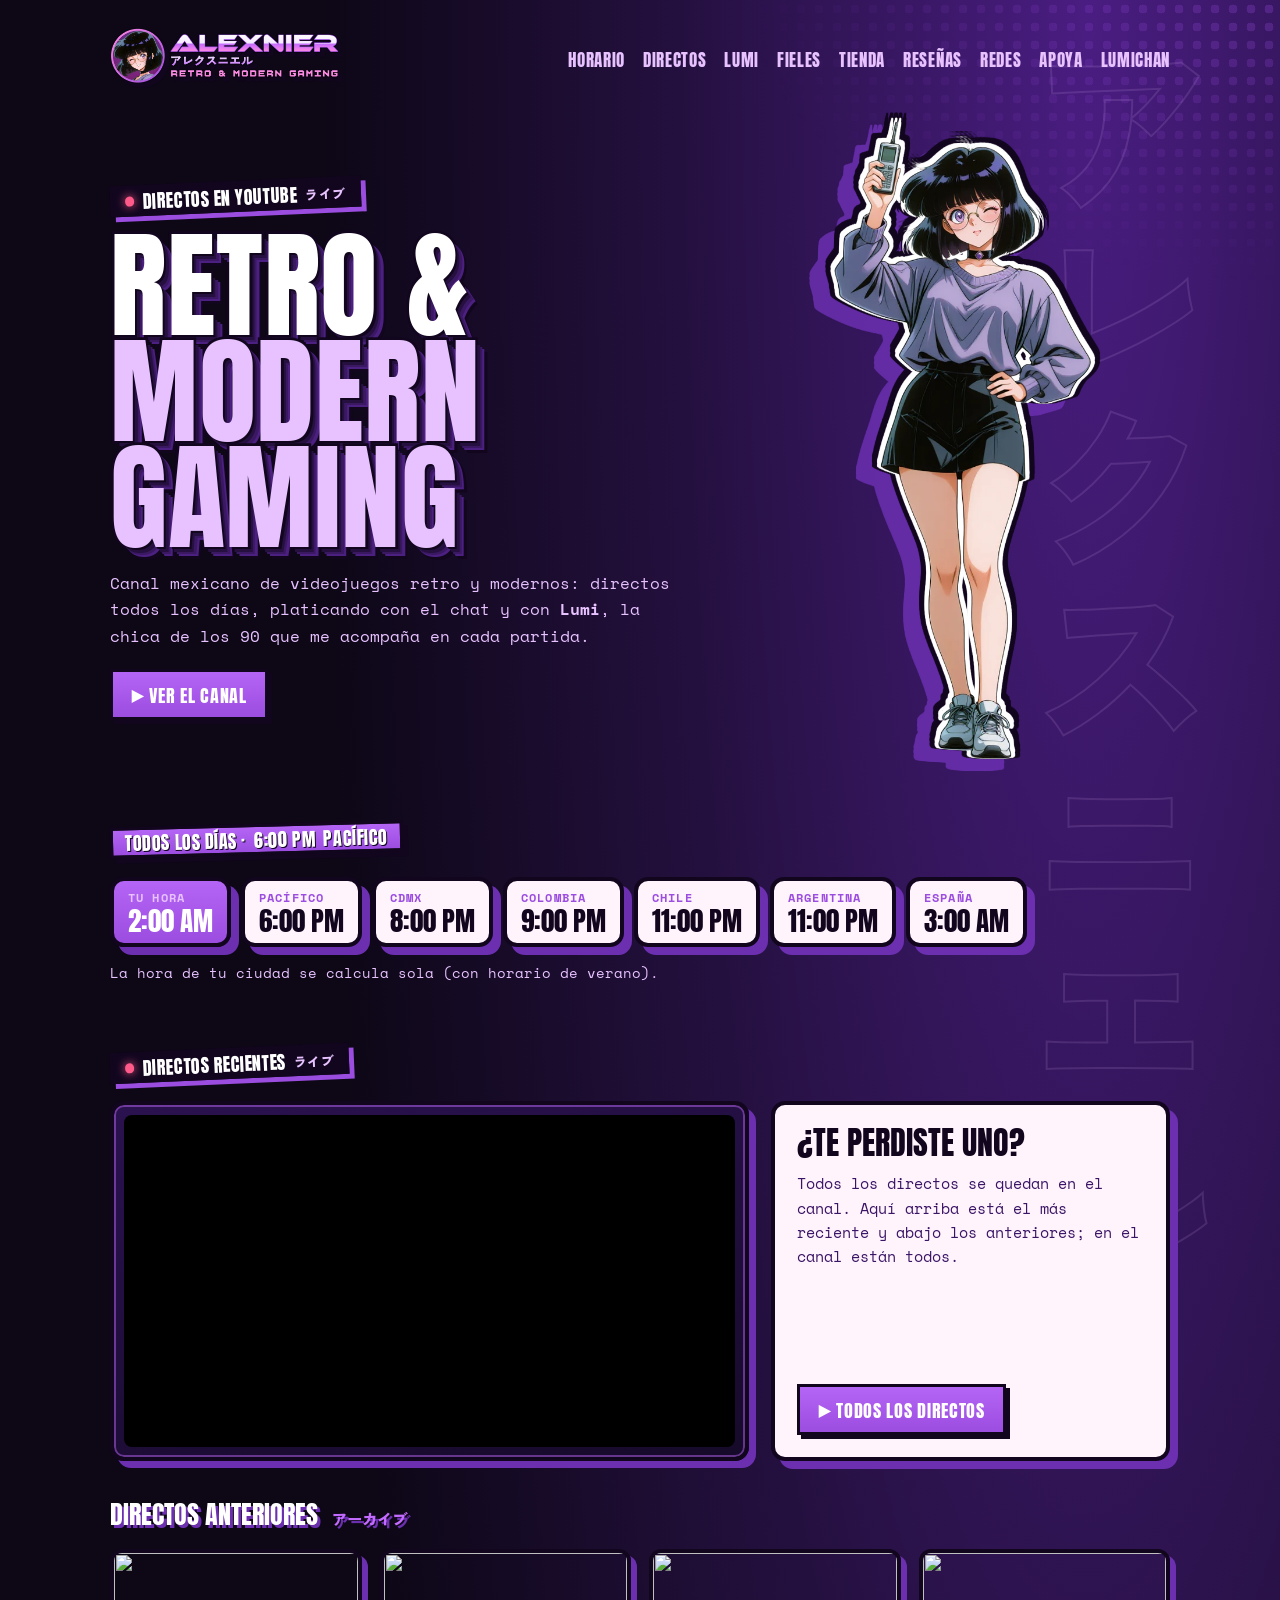
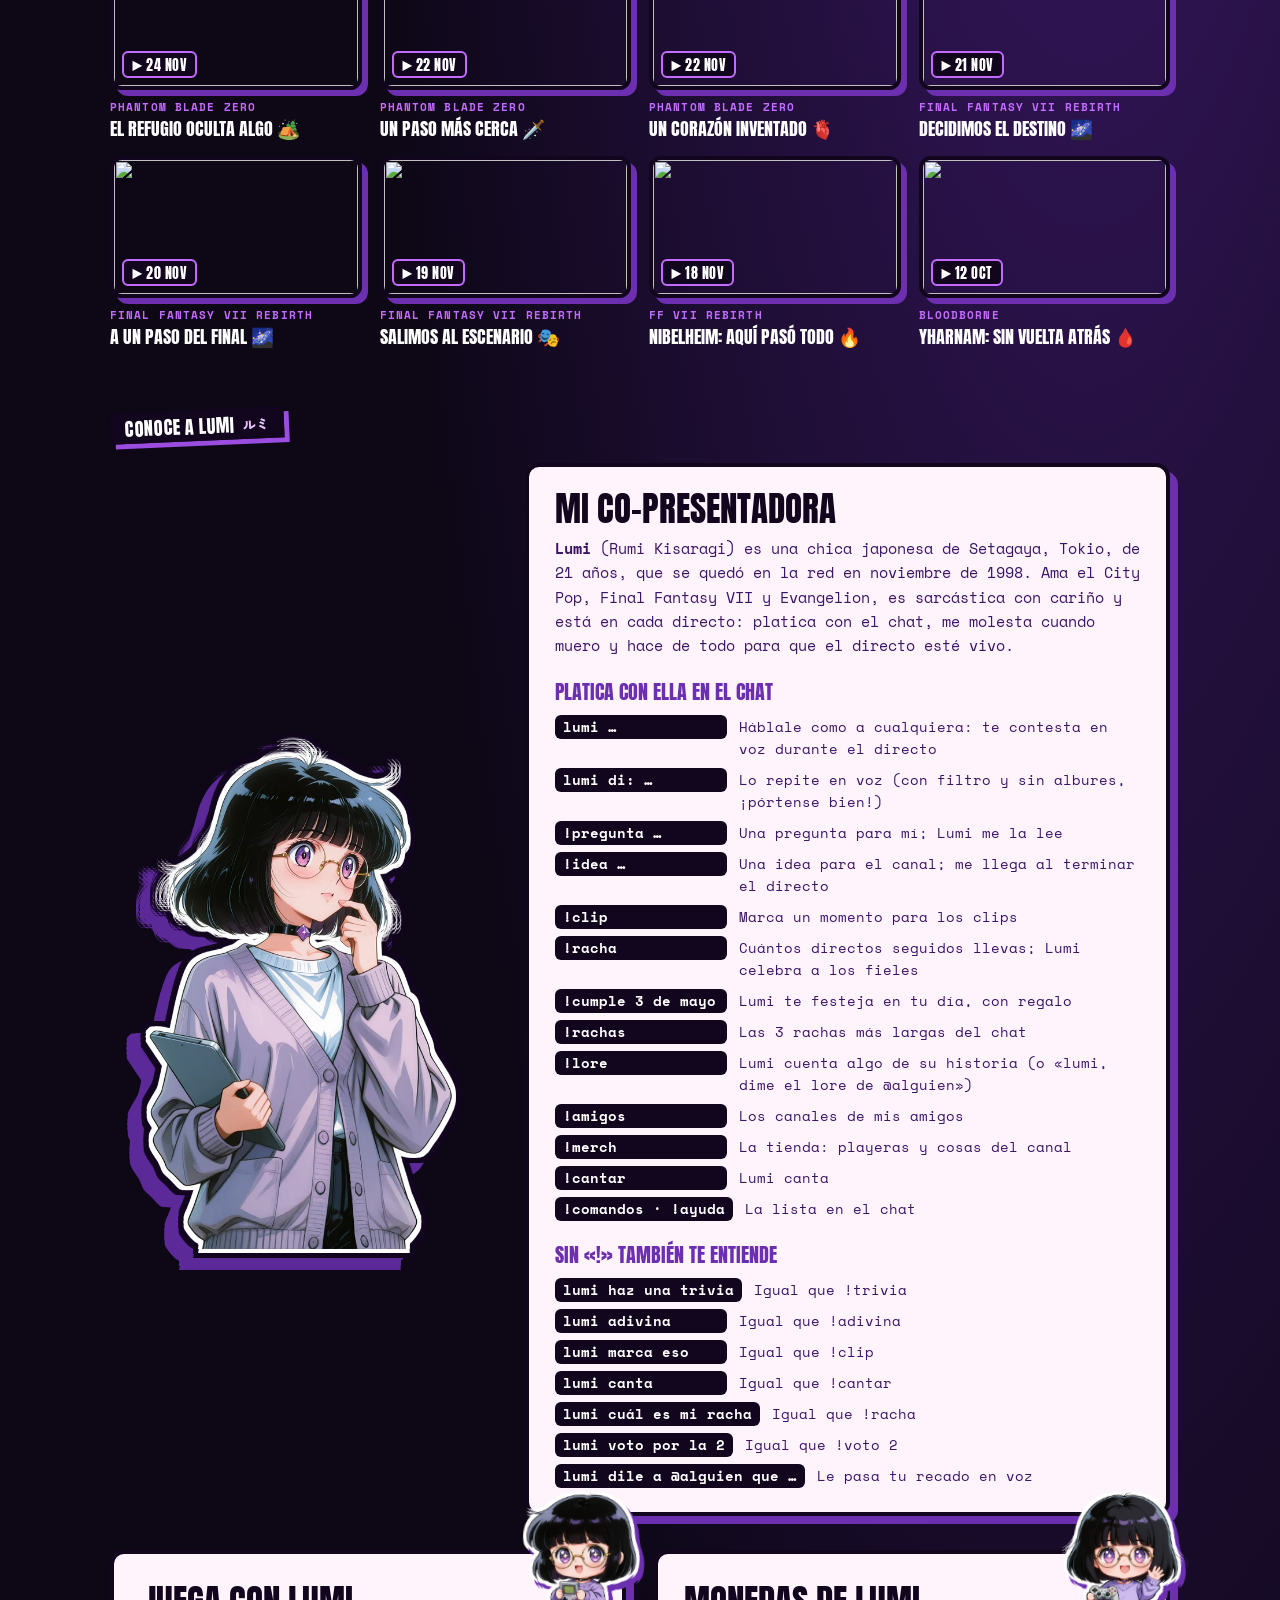
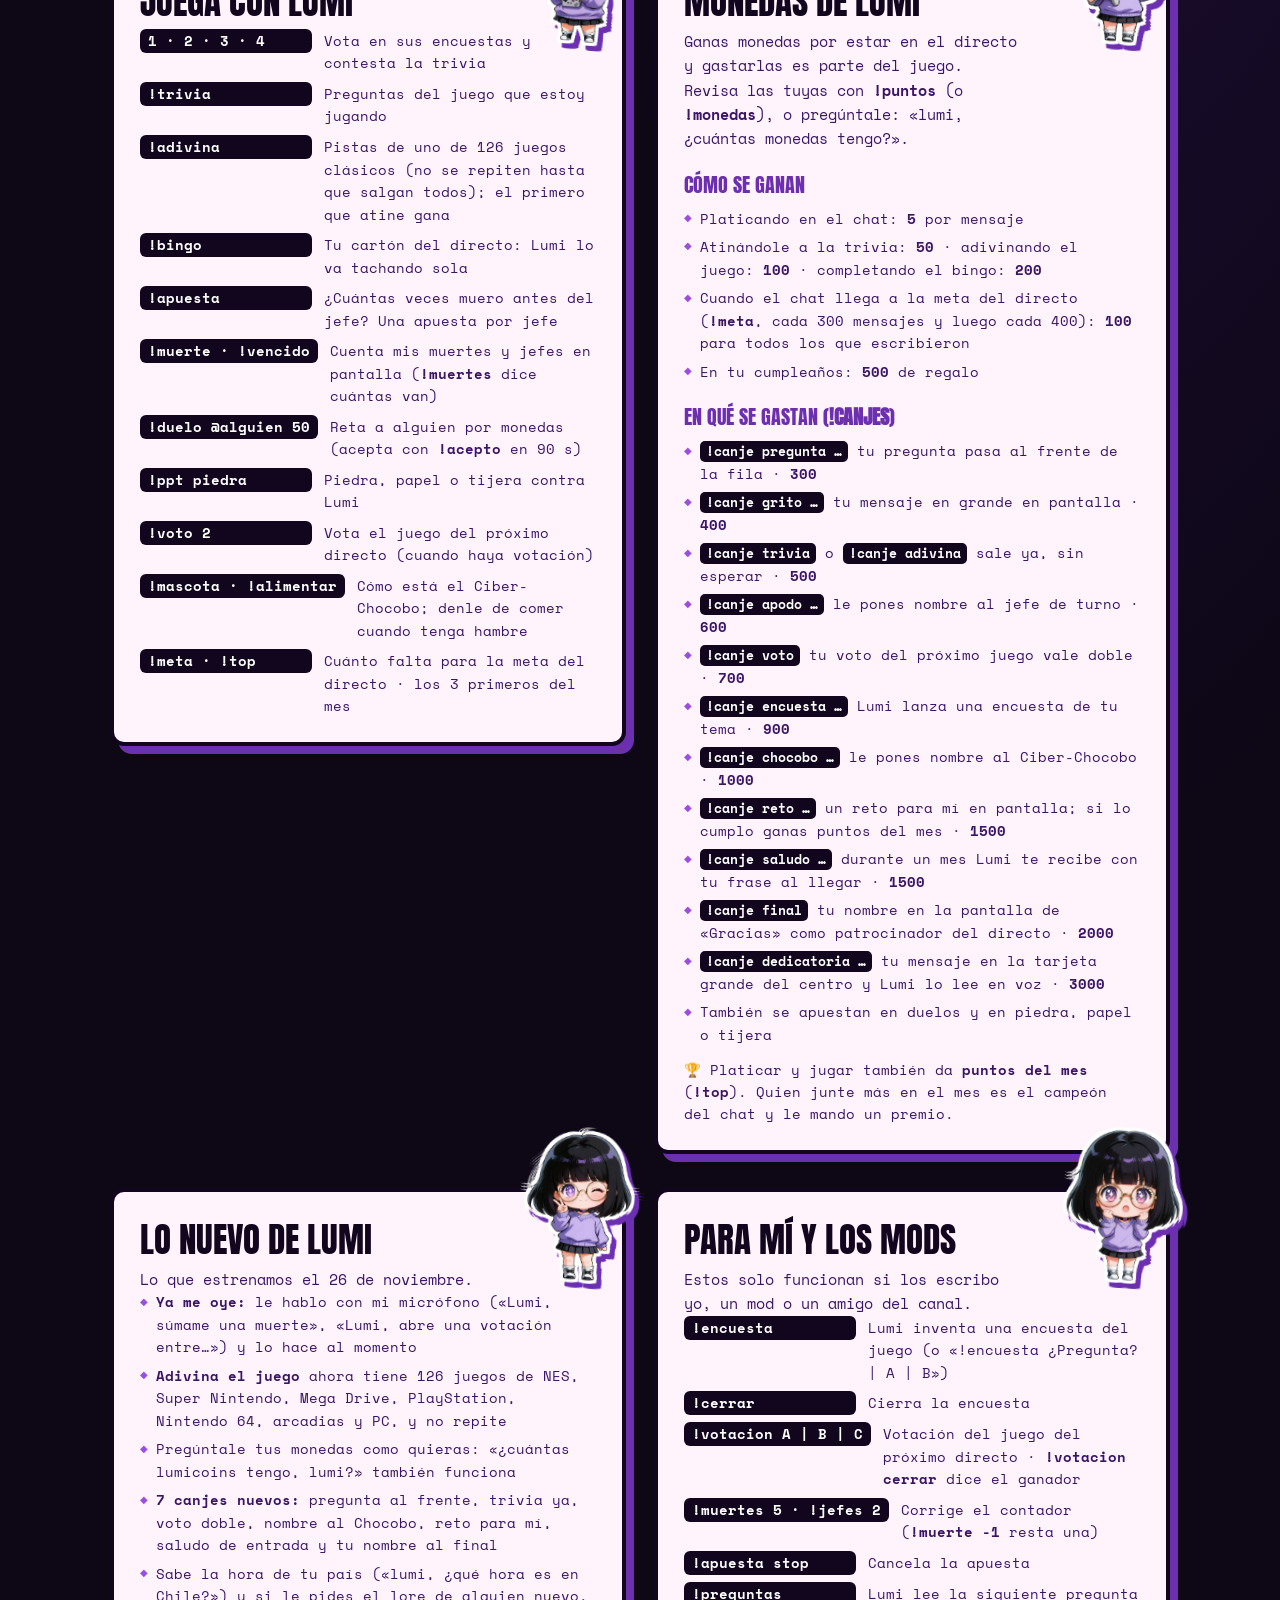
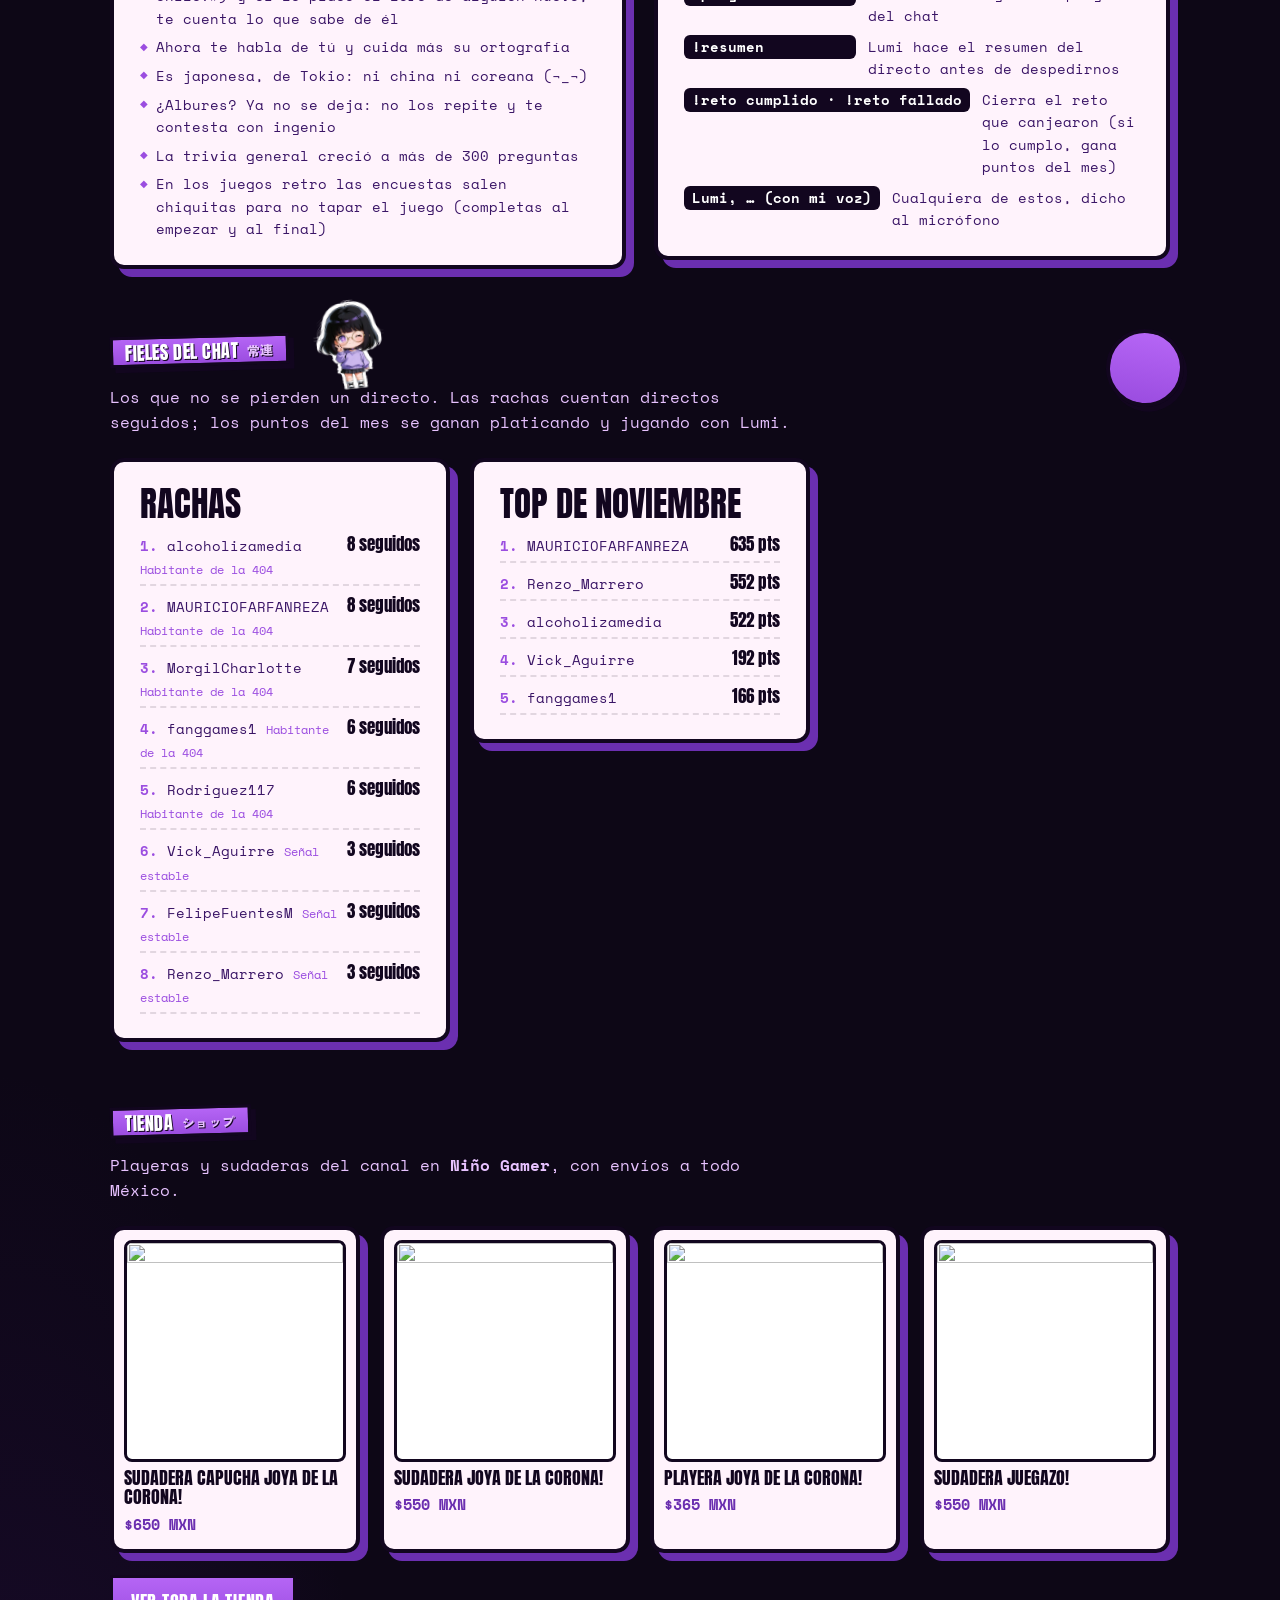
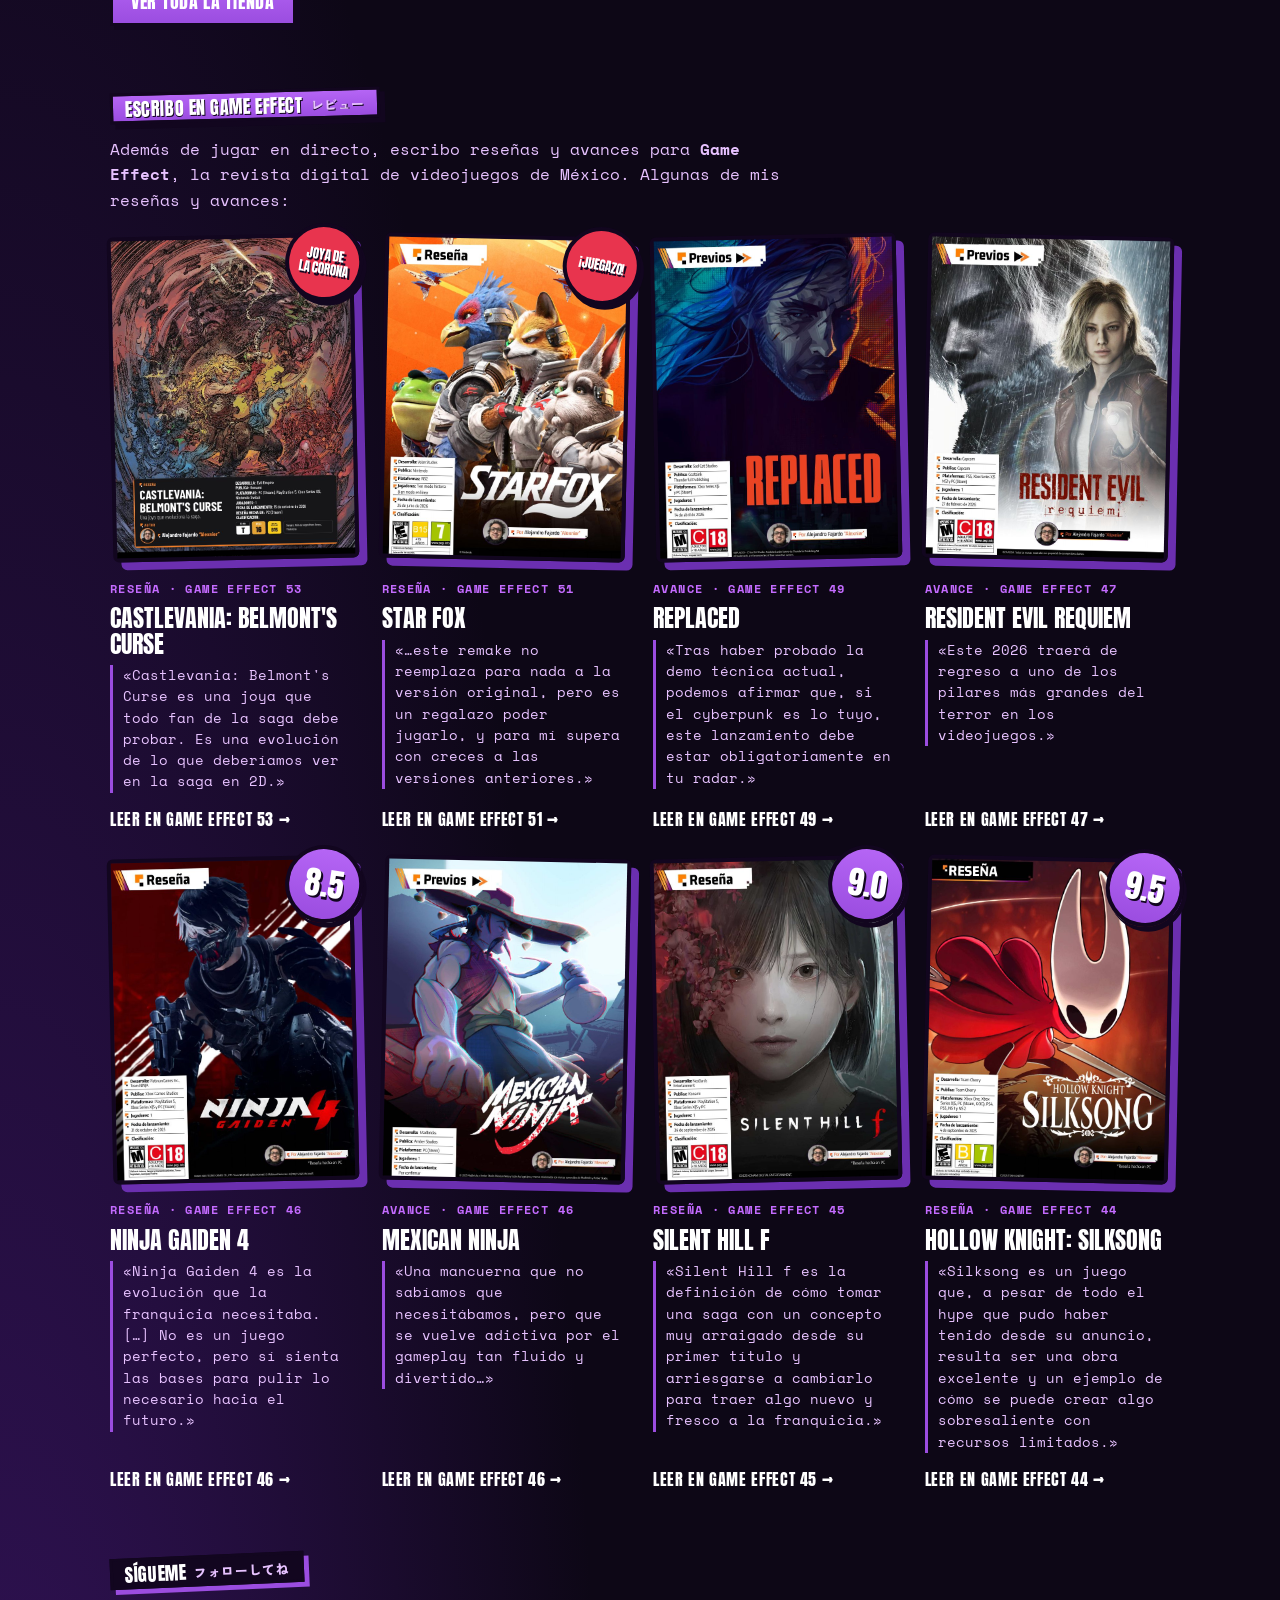
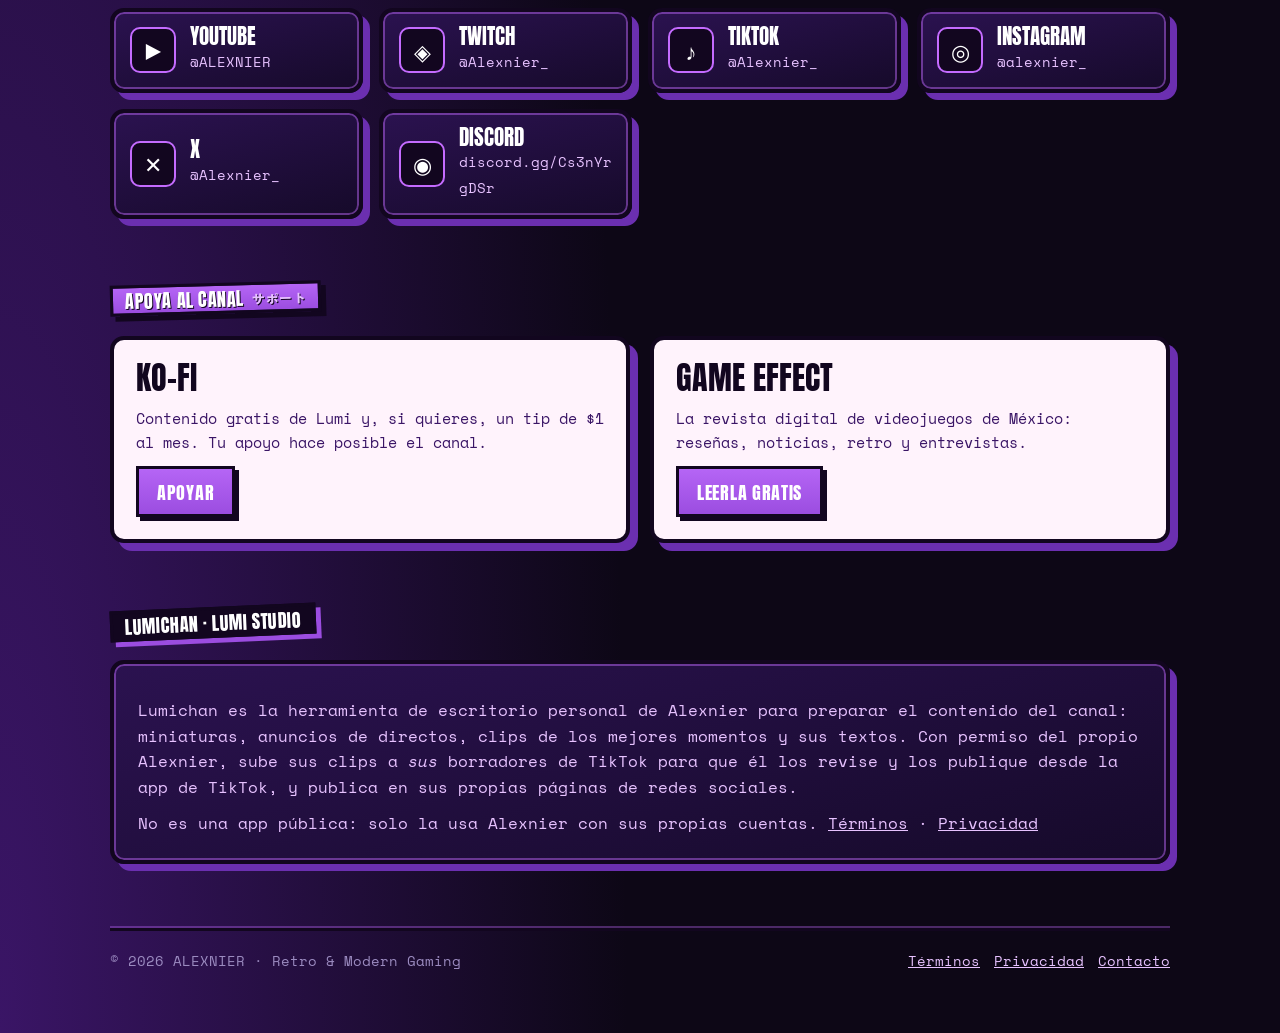
==== index.html @ ae10eb6d "Lo nuevo de Lumi: japonesa de Tokio, de tú, sin albures, 300+ trivias Co-Authored-By: Claude Opus 5." ====
<!doctype html><html lang="es"><head><meta charset="utf-8"><meta name="viewport" content="width=device-width,initial-scale=1">
<title>ALEXNIER · Retro & Modern Gaming</title>
<meta name="description" content="Alexnier: directos de videojuegos retro y modernos todos los días en YouTube, con Lumi. Horario, redes, tienda y la revista Game Effect.">
<meta property="og:title" content="ALEXNIER · Retro & Modern Gaming"><meta property="og:description" content="Directos todos los días a las 6:00 PM (Pacífico) en YouTube, con Lumi.">
<meta property="og:image" content="https://alexnier.github.io/img/compartir.jpg"><meta name="theme-color" content="#0D0716">
<link rel="icon" href="img/avatar.webp">
<link rel="preconnect" href="https://fonts.googleapis.com"><link rel="preconnect" href="https://fonts.gstatic.com" crossorigin>
<link href="https://fonts.googleapis.com/css2?family=Anton&family=Space+Mono:wght@400;700&family=Zen+Kaku+Gothic+New:wght@900&display=swap" rel="stylesheet">
<link rel="stylesheet" href="estilo.css">
<!-- 20 nov 2026 · sitio de ALEXNIER con el estilo «Canal 404». La sección «Lumichan» describe la app para la revisión de TikTok
     (no quitarla mientras se use la app de TikTok). El horario se calcula en el navegador desde la hora base (6:00 PM de Tijuana). -->
</head><body><div class="envoltura"><div class="kana">アレクスニエル</div>
<header><a href="index.html"><img src="img/logo.png" alt="ALEXNIER · アレクスニエル · Retro & Modern Gaming"></a>
 <nav><a href="#horario">Horario</a><a href="#directos">Directos</a><a href="#lumi">Lumi</a><a href="#fieles">Fieles</a><a href="#tienda">Tienda</a><a href="#resenas">Reseñas</a><a href="#redes">Redes</a><a href="#apoyo">Apoya</a><a href="#lumichan">Lumichan</a></nav></header>

<a class="envivo" id="envivo" hidden href="https://www.youtube.com/@ALEXNIER/live"><i class="punto"></i><b>En vivo ahora</b><span id="envivo-t"></span><em>▶ Ver</em></a>
<!-- 20 nov 2026: vivo.json (lo actualiza GitHub cada 10 min, actualizar_directos.py) dice si ALEXNIER está en vivo -->
<div class="hero">
 <div class="txt">
  <span class="cinta osc"><i class="punto"></i>Directos en YouTube <small>ライブ</small></span>
  <h1 class="titulo"><span data-t="RETRO &amp;">RETRO &amp;</span><span class="l2" data-t="MODERN GAMING">MODERN GAMING</span></h1>
  <p>Canal mexicano de videojuegos retro y modernos: directos todos los días, platicando con el chat y con <b>Lumi</b>, la chica de los 90 que me acompaña en cada partida.</p>
  <a class="boton" href="https://www.youtube.com/@ALEXNIER" rel="me">▶ Ver el canal</a>
 </div>
 <img class="lumi" src="img/lumi.webp" alt="Lumi saludando con un beeper de los 90">
</div>

<section id="horario">
 <h2><span class="cinta mor">Todos los días · <span id="hora-base">6:00 PM</span> Pacífico</span></h2>
 <div class="zonas" id="zonas"></div>
 <p style="margin-top:14px;font-size:.9rem">La hora de tu ciudad se calcula sola (con horario de verano).</p>
 <!-- 20 nov 2026: directo especial (especial.json; lo escribe Lumi Studio → Overlays de OBS → «Directo especial» y lo sube solo) -->
 <a class="especial papel" id="especial" hidden><span class="cinta osc"><i class="punto"></i>Directo especial</span>
  <b id="esp-q"></b><span id="esp-d"></span><small id="esp-t"></small></a>
</section>

<section id="directos">
 <h2><span class="cinta osc"><i class="punto"></i><span id="dir-t">Directos recientes</span> <small>ライブ</small></span></h2>
 <!-- 20 nov 2026 (idea de Vick): el reproductor usa la lista automática de directos del canal (UULV + id del canal): YouTube la
      actualiza sola, el más reciente va primero. Las series son las listas de reproducción por juego (se agregan a mano aquí). -->
 <div class="directos">
  <div class="tele panel"><iframe src="https://www.youtube-nocookie.com/embed/videoseries?list=UULVCdCqcU1KpL0PyVr63vOMlw" title="Directos recientes de ALEXNIER"
   loading="lazy" allow="encrypted-media; picture-in-picture; fullscreen" allowfullscreen></iframe></div>
  <div class="todos papel"><h3>¿Te perdiste uno?</h3><p>Todos los directos se quedan en el canal. Aquí arriba está el más reciente y abajo los anteriores; en el canal están todos.</p>
   <a class="boton" href="https://www.youtube.com/@ALEXNIER/streams">▶ Todos los directos</a></div>
 </div>
 <h3 class="sub">Directos anteriores <small>アーカイブ</small></h3>
 <!-- directos.json lo actualiza GitHub cada hora (actualizar_directos.py + .github/workflows/directos.yml); aquí van del 2.º al
      9.º (el 1.º ya está en el reproductor). Si no carga, se esconde la sección. -->
 <div class="series" id="anteriores"></div>
 <script>
 (async () => {
  const caja = document.getElementById('anteriores');
  try {
   const xs = (await (await fetch('directos.json', { cache: 'no-cache' })).json()).slice(1, 9);
   const fecha = f => { const d = new Date(f + 'T12:00:00'), h = Math.round((Date.now() - d) / 864e5);
     return h <= 0 ? 'hoy' : h === 1 ? 'ayer' : h < 7 ? 'hace ' + h + ' días' : d.toLocaleDateString('es-MX', { day: 'numeric', month: 'short' }); };
   for (const x of xs) {
    const a = document.createElement('a'); a.className = 'serie'; a.href = 'https://www.youtube.com/watch?v=' + x.id;
    a.innerHTML = '<span class="mini"><img alt="" loading="lazy"><i></i></span><small></small><b></b>';
    a.querySelector('img').src = 'https://i.ytimg.com/vi/' + x.id + '/hqdefault.jpg';
    a.querySelector('i').textContent = '▶ ' + fecha(x.fecha);
    a.querySelector('small').textContent = x.juego; a.querySelector('b').textContent = x.gancho;
    caja.appendChild(a);
   }
   if (!xs.length) throw 0;
  } catch (e) { caja.previousElementSibling.previousElementSibling.remove(); caja.previousElementSibling.remove(); caja.remove(); }
 })();
 </script>
</section>

<section id="lumi">
 <h2><span class="cinta osc">Conoce a Lumi <small>ルミ</small></span></h2>
 <!-- 20 nov 2026: quién es Lumi y qué le puede pedir el chat (los comandos de integrations/ayudante.py del bot).
      21 nov 2026: + apuestas, trivia, rachas, cumpleaños y canjes (integrations/publico.py); en la tarde + bingo, duelo, adivina,
      ppt, voto, top y meta (integrations/comunidad.py). La misma lista va en «!comandos»
      del bot (commands/handler.py): si cambias una, cambia la otra. Desde el 21 nov (tarde) va en 3 tarjetas: platica (aquí),
      «Juega con Lumi» y «Monedas de Lumi» (premios: integrations/publico.py y comunidad.py; si cambian, cámbialos aquí).
      22 nov 2026: precios nuevos (PRECIOS de publico.py: grito 400, apodo 600, encuesta 900, dedicatoria 3000), meta cada
      300 mensajes (comunidad.META), !monedas = !puntos (handler.ALIAS_PUNTOS) y !aceptar para los duelos.
      26 nov 2026: lista COMPLETA (Alex: «pon todos los comandos que sirven con Lumi»): + !rachas, !lore, !amigos, !merch,
      !mascota/!alimentar (Ciber-Chocobo), !meta, !top, frases sin «!» («lumi haz una trivia», «lumi marca eso»…), la
      tarjeta «Lo nuevo de Lumi» y «Para mí y los mods» (los de ayudante.py/comunidad.py con permiso + la voz: oido_alex.py). -->
 <div class="conoce">
  <img class="lumi-gb" src="img/lumi-agenda.webp" alt="Lumi pensando con su agenda en la mano" loading="lazy">
  <div class="papel ficha">
   <h3>Mi co-presentadora</h3>
   <p><b>Lumi</b> (Rumi Kisaragi) es una chica japonesa de Setagaya, Tokio, de 21 años, que se quedó en la red en noviembre de 1998. Ama el City Pop, Final Fantasy VII y Evangelion, es sarcástica con cariño y está en cada directo: platica con el chat, me molesta cuando muero y hace de todo para que el directo esté vivo.</p>
   <h4>Platica con ella en el chat</h4>
   <ul class="cmds">
    <li><code>lumi …</code><span>Háblale como a cualquiera: te contesta en voz durante el directo</span></li>
    <li><code>lumi di: …</code><span>Lo repite en voz (con filtro y sin albures, ¡pórtense bien!)</span></li>
    <li><code>!pregunta …</code><span>Una pregunta para mí; Lumi me la lee</span></li>
    <li><code>!idea …</code><span>Una idea para el canal; me llega al terminar el directo</span></li>
    <li><code>!clip</code><span>Marca un momento para los clips</span></li>
    <li><code>!racha</code><span>Cuántos directos seguidos llevas; Lumi celebra a los fieles</span></li>
    <li><code>!cumple 3 de mayo</code><span>Lumi te festeja en tu día, con regalo</span></li>
    <li><code>!rachas</code><span>Las 3 rachas más largas del chat</span></li>
    <li><code>!lore</code><span>Lumi cuenta algo de su historia (o «lumi, dime el lore de @alguien»)</span></li>
    <li><code>!amigos</code><span>Los canales de mis amigos</span></li>
    <li><code>!merch</code><span>La tienda: playeras y cosas del canal</span></li>
    <li><code>!cantar</code><span>Lumi canta</span></li>
    <li><code>!comandos · !ayuda</code><span>La lista en el chat</span></li>
   </ul>
   <h4>Sin «!» también te entiende</h4>
   <ul class="cmds">
    <li><code>lumi haz una trivia</code><span>Igual que !trivia</span></li>
    <li><code>lumi adivina</code><span>Igual que !adivina</span></li>
    <li><code>lumi marca eso</code><span>Igual que !clip</span></li>
    <li><code>lumi canta</code><span>Igual que !cantar</span></li>
    <li><code>lumi cuál es mi racha</code><span>Igual que !racha</span></li>
    <li><code>lumi voto por la 2</code><span>Igual que !voto 2</span></li>
    <li><code>lumi dile a @alguien que …</code><span>Le pasa tu recado en voz</span></li>
   </ul>
  </div>
 </div>
 <!-- 21 nov 2026 (tarde): juegos y monedas aparte, con las Lumi chibi (img/chibi-*.webp, de overlays/assets/branding/chibis) -->
 <div class="lumi-juegos">
  <div class="papel ficha con-chibi">
   <img class="chibi" src="img/chibi-gameboy-2.webp" alt="Lumi chibi con un Game Boy" loading="lazy">
   <h3>Juega con Lumi</h3>
   <ul class="cmds">
    <li><code>1 · 2 · 3 · 4</code><span>Vota en sus encuestas y contesta la trivia</span></li>
    <li><code>!trivia</code><span>Preguntas del juego que estoy jugando</span></li>
    <li><code>!adivina</code><span>Pistas de uno de 126 juegos clásicos (no se repiten hasta que salgan todos); el primero que atine gana</span></li>
    <li><code>!bingo</code><span>Tu cartón del directo: Lumi lo va tachando sola</span></li>
    <li><code>!apuesta</code><span>¿Cuántas veces muero antes del jefe? Una apuesta por jefe</span></li>
    <li><code>!muerte · !vencido</code><span>Cuenta mis muertes y jefes en pantalla (<b>!muertes</b> dice cuántas van)</span></li>
    <li><code>!duelo @alguien 50</code><span>Reta a alguien por monedas (acepta con <b>!acepto</b> en 90 s)</span></li>
    <li><code>!ppt piedra</code><span>Piedra, papel o tijera contra Lumi</span></li>
    <li><code>!voto 2</code><span>Vota el juego del próximo directo (cuando haya votación)</span></li>
    <li><code>!mascota · !alimentar</code><span>Cómo está el Ciber-Chocobo; denle de comer cuando tenga hambre</span></li>
    <li><code>!meta · !top</code><span>Cuánto falta para la meta del directo · los 3 primeros del mes</span></li>
   </ul>
  </div>
  <div class="papel ficha con-chibi">
   <img class="chibi" src="img/chibi-saluda-control-2.webp" alt="Lumi chibi saludando con un control de PlayStation" loading="lazy">
   <h3>Monedas de Lumi</h3>
   <p>Ganas monedas por estar en el directo y gastarlas es parte del juego. Revisa las tuyas con <b>!puntos</b> (o <b>!monedas</b>), o pregúntale: «lumi, ¿cuántas monedas tengo?».</p>
   <h4>Cómo se ganan</h4>
   <ul class="lista">
    <li>Platicando en el chat: <b>5</b> por mensaje</li>
    <li>Atinándole a la trivia: <b>50</b> · adivinando el juego: <b>100</b> · completando el bingo: <b>200</b></li>
    <li>Cuando el chat llega a la meta del directo (<b>!meta</b>, cada 300 mensajes y luego cada 400): <b>100</b> para todos los que escribieron</li>
    <li>En tu cumpleaños: <b>500</b> de regalo</li>
   </ul>
   <h4>En qué se gastan (<b>!canjes</b>)</h4>
   <ul class="lista">
    <li><code>!canje pregunta …</code> tu pregunta pasa al frente de la fila · <b>300</b></li>
    <li><code>!canje grito …</code> tu mensaje en grande en pantalla · <b>400</b></li>
    <li><code>!canje trivia</code> o <code>!canje adivina</code> sale ya, sin esperar · <b>500</b></li>
    <li><code>!canje apodo …</code> le pones nombre al jefe de turno · <b>600</b></li>
    <li><code>!canje voto</code> tu voto del próximo juego vale doble · <b>700</b></li>
    <li><code>!canje encuesta …</code> Lumi lanza una encuesta de tu tema · <b>900</b></li>
    <li><code>!canje chocobo …</code> le pones nombre al Ciber-Chocobo · <b>1000</b></li>
    <li><code>!canje reto …</code> un reto para mí en pantalla; si lo cumplo ganas puntos del mes · <b>1500</b></li>
    <li><code>!canje saludo …</code> durante un mes Lumi te recibe con tu frase al llegar · <b>1500</b></li>
    <li><code>!canje final</code> tu nombre en la pantalla de «Gracias» como patrocinador del directo · <b>2000</b></li>
    <li><code>!canje dedicatoria …</code> tu mensaje en la tarjeta grande del centro y Lumi lo lee en voz · <b>3000</b></li>
    <li>También se apuestan en duelos y en piedra, papel o tijera</li>
   </ul>
   <p class="premio-mes">🏆 Platicar y jugar también da <b>puntos del mes</b> (<b>!top</b>). Quien junte más en el mes es el campeón del chat y le mando un premio.</p>
  </div>
 </div>
 <!-- 26 nov 2026: lo nuevo y los comandos con permiso (Alex, mods y amigos). -->
 <div class="lumi-juegos">
  <div class="papel ficha con-chibi">
   <img class="chibi" src="img/chibi-v-guino-1.webp" alt="Lumi chibi guiñando un ojo" loading="lazy">
   <h3>Lo nuevo de Lumi</h3>
   <p>Lo que estrenamos el 26 de noviembre.</p>
   <ul class="lista">
    <li><b>Ya me oye:</b> le hablo con mi micrófono («Lumi, súmame una muerte», «Lumi, abre una votación entre…») y lo hace al momento</li>
    <li><b>Adivina el juego</b> ahora tiene 126 juegos de NES, Super Nintendo, Mega Drive, PlayStation, Nintendo 64, arcadias y PC, y no repite</li>
    <li>Pregúntale tus monedas como quieras: «¿cuántas lumicoins tengo, lumi?» también funciona</li>
    <li><b>7 canjes nuevos:</b> pregunta al frente, trivia ya, voto doble, nombre al Chocobo, reto para mí, saludo de entrada y tu nombre al final</li>
    <li>Sabe la hora de tu país («lumi, ¿qué hora es en Chile?») y si le pides el lore de alguien nuevo, te cuenta lo que sabe de él</li>
    <li>Ahora te habla de tú y cuida más su ortografía</li>
    <li>Es japonesa, de Tokio: ni china ni coreana (¬_¬)</li>
    <li>¿Albures? Ya no se deja: no los repite y te contesta con ingenio</li>
    <li>La trivia general creció a más de 300 preguntas</li>
    <li>En los juegos retro las encuestas salen chiquitas para no tapar el juego (completas al empezar y al final)</li>
   </ul>
  </div>
  <div class="papel ficha con-chibi">
   <img class="chibi" src="img/chibi-asoma-1.webp" alt="Lumi chibi asomándose" loading="lazy">
   <h3>Para mí y los mods</h3>
   <p>Estos solo funcionan si los escribo yo, un mod o un amigo del canal.</p>
   <ul class="cmds">
    <li><code>!encuesta</code><span>Lumi inventa una encuesta del juego (o «!encuesta ¿Pregunta? | A | B»)</span></li>
    <li><code>!cerrar</code><span>Cierra la encuesta</span></li>
    <li><code>!votacion A | B | C</code><span>Votación del juego del próximo directo · <b>!votacion cerrar</b> dice el ganador</span></li>
    <li><code>!muertes 5 · !jefes 2</code><span>Corrige el contador (<b>!muerte -1</b> resta una)</span></li>
    <li><code>!apuesta stop</code><span>Cancela la apuesta</span></li>
    <li><code>!preguntas</code><span>Lumi lee la siguiente pregunta del chat</span></li>
    <li><code>!resumen</code><span>Lumi hace el resumen del directo antes de despedirnos</span></li>
    <li><code>!reto cumplido · !reto fallado</code><span>Cierra el reto que canjearon (si lo cumplo, gana puntos del mes)</span></li>
    <li><code>Lumi, … (con mi voz)</code><span>Cualquiera de estos, dicho al micrófono</span></li>
   </ul>
  </div>
 </div>
</section>

<section id="fieles" hidden>
 <h2><span class="cinta mor">Fieles del chat <small>常連</small></span><img class="chibi-titulo" src="img/chibi-v-guino-1.webp" alt="" loading="lazy"></h2>
 <!-- 21 nov 2026: tablero.json = GET :8765/tablero del bot (integrations/comunidad.tablero): rachas, top del mes, cumpleaños del
      mes y la votación del próximo juego. Lo baja la PC cada 30 min (~/.local/bin/tablero-pagina.sh, timer de usuario
      «tablero-pagina») y lo sube solo si cambió. Si no hay datos, la sección no sale. -->
 <p class="intro">Los que no se pierden un directo. Las rachas cuentan directos seguidos; los puntos del mes se ganan platicando y jugando con Lumi.</p>
 <div class="fieles">
  <div class="papel ficha" id="f-rachas"><h3>Rachas</h3><ol class="tabla" id="f-rachas-l"></ol></div>
  <div class="papel ficha" id="f-mes"><h3>Top de <span id="f-mes-n">este mes</span></h3><ol class="tabla" id="f-mes-l"></ol>
   <p class="nota" id="f-cumples"></p></div>
  <div class="papel ficha" id="f-voto"><h3>Vota el próximo juego</h3><ul class="tabla votos" id="f-voto-l"></ul><p class="nota" id="f-voto-n">En el chat del directo: <b>!voto</b> y el número.</p></div>
 </div>
</section>

<section id="tienda">
 <h2><span class="cinta mor">Tienda <small>ショップ</small></span></h2>
 <!-- 20 nov 2026: tienda.json (los productos más nuevos de Niño Gamer; lo actualiza GitHub cada 10 min). Si no carga, quedan el texto y el botón. -->
 <p class="intro">Playeras y sudaderas del canal en <b>Niño Gamer</b>, con envíos a todo México.</p>
 <div class="productos" id="productos"></div>
 <a class="boton" href="https://ninogamer.com/creadores/gameeffectmx">Ver toda la tienda</a>
</section>

<section id="resenas">
 <h2><span class="cinta mor">Escribo en Game Effect <small>レビュー</small></span></h2>
 <!-- 20 nov 2026 (idea de Vick): reseñas y avances de Alexnier en la revista. Imagen = la primera página de la pieza (de los PDF
      de cada número); frase = sus propias palabras, tal cual; enlace = la página del número en gameeffect.com.mx. -->
 <p class="intro">Además de jugar en directo, escribo reseñas y avances para <b>Game Effect</b>, la revista digital de videojuegos de México. Algunas de mis reseñas y avances:</p>
 <div class="resenas">
  <article class="resena">
   <a class="pag" href="https://gameeffect.com.mx/portfolio/ano-6-numero-1/"><img src="img/revista/castlevania-belmonts-curse.jpg" alt="Página de la reseña de Castlevania: Belmont&#x27;s Curse en Game Effect 53" loading="lazy"><span class="nota joya">Joya de<br>la corona</span></a>
   <span class="tipo">Reseña · Game Effect 53</span>
   <h3>Castlevania: Belmont&#x27;s Curse</h3>
   <blockquote>«Castlevania: Belmont&#x27;s Curse es una joya que todo fan de la saga debe probar. Es una evolución de lo que deberíamos ver en la saga en 2D.»</blockquote>
   <a class="mas" href="https://gameeffect.com.mx/portfolio/ano-6-numero-1/">Leer en Game Effect 53 →</a>
  </article>
  <article class="resena">
   <a class="pag" href="https://gameeffect.com.mx/portfolio/ano-5-numero-9/"><img src="img/revista/star-fox.jpg" alt="Página de la reseña de Star Fox en Game Effect 51" loading="lazy"><span class="nota joya">¡Juegazo!</span></a>
   <span class="tipo">Reseña · Game Effect 51</span>
   <h3>Star Fox</h3>
   <blockquote>«…este remake no reemplaza para nada a la versión original, pero es un regalazo poder jugarlo, y para mí supera con creces a las versiones anteriores.»</blockquote>
   <a class="mas" href="https://gameeffect.com.mx/portfolio/ano-5-numero-9/">Leer en Game Effect 51 →</a>
  </article>
  <article class="resena">
   <a class="pag" href="https://gameeffect.com.mx/portfolio/ano-5-numero-7/"><img src="img/revista/replaced.jpg" alt="Página de la avance de REPLACED en Game Effect 49" loading="lazy"></a>
   <span class="tipo">Avance · Game Effect 49</span>
   <h3>REPLACED</h3>
   <blockquote>«Tras haber probado la demo técnica actual, podemos afirmar que, si el cyberpunk es lo tuyo, este lanzamiento debe estar obligatoriamente en tu radar.»</blockquote>
   <a class="mas" href="https://gameeffect.com.mx/portfolio/ano-5-numero-7/">Leer en Game Effect 49 →</a>
  </article>
  <article class="resena">
   <a class="pag" href="https://gameeffect.com.mx/portfolio/ano-5-numero-5/"><img src="img/revista/resident-evil-requiem.jpg" alt="Página de la avance de Resident Evil Requiem en Game Effect 47" loading="lazy"></a>
   <span class="tipo">Avance · Game Effect 47</span>
   <h3>Resident Evil Requiem</h3>
   <blockquote>«Este 2026 traerá de regreso a uno de los pilares más grandes del terror en los videojuegos.»</blockquote>
   <a class="mas" href="https://gameeffect.com.mx/portfolio/ano-5-numero-5/">Leer en Game Effect 47 →</a>
  </article>
  <article class="resena">
   <a class="pag" href="https://gameeffect.com.mx/portfolio/ano-5-numero-4/"><img src="img/revista/ninja-gaiden-4.jpg" alt="Página de la reseña de Ninja Gaiden 4 en Game Effect 46" loading="lazy"><span class="nota">8.5</span></a>
   <span class="tipo">Reseña · Game Effect 46</span>
   <h3>Ninja Gaiden 4</h3>
   <blockquote>«Ninja Gaiden 4 es la evolución que la franquicia necesitaba. […] No es un juego perfecto, pero sí sienta las bases para pulir lo necesario hacia el futuro.»</blockquote>
   <a class="mas" href="https://gameeffect.com.mx/portfolio/ano-5-numero-4/">Leer en Game Effect 46 →</a>
  </article>
  <article class="resena">
   <a class="pag" href="https://gameeffect.com.mx/portfolio/ano-5-numero-4/"><img src="img/revista/mexican-ninja.jpg" alt="Página de la avance de Mexican Ninja en Game Effect 46" loading="lazy"></a>
   <span class="tipo">Avance · Game Effect 46</span>
   <h3>Mexican Ninja</h3>
   <blockquote>«Una mancuerna que no sabíamos que necesitábamos, pero que se vuelve adictiva por el gameplay tan fluido y divertido…»</blockquote>
   <a class="mas" href="https://gameeffect.com.mx/portfolio/ano-5-numero-4/">Leer en Game Effect 46 →</a>
  </article>
  <article class="resena">
   <a class="pag" href="https://gameeffect.com.mx/portfolio/ano-5-numero-3/"><img src="img/revista/silent-hill-f.jpg" alt="Página de la reseña de Silent Hill f en Game Effect 45" loading="lazy"><span class="nota">9.0</span></a>
   <span class="tipo">Reseña · Game Effect 45</span>
   <h3>Silent Hill f</h3>
   <blockquote>«Silent Hill f es la definición de cómo tomar una saga con un concepto muy arraigado desde su primer título y arriesgarse a cambiarlo para traer algo nuevo y fresco a la franquicia.»</blockquote>
   <a class="mas" href="https://gameeffect.com.mx/portfolio/ano-5-numero-3/">Leer en Game Effect 45 →</a>
  </article>
  <article class="resena">
   <a class="pag" href="https://gameeffect.com.mx/portfolio/ano-5-numero-2/"><img src="img/revista/silksong.jpg" alt="Página de la reseña de Hollow Knight: Silksong en Game Effect 44" loading="lazy"><span class="nota">9.5</span></a>
   <span class="tipo">Reseña · Game Effect 44</span>
   <h3>Hollow Knight: Silksong</h3>
   <blockquote>«Silksong es un juego que, a pesar de todo el hype que pudo haber tenido desde su anuncio, resulta ser una obra excelente y un ejemplo de cómo se puede crear algo sobresaliente con recursos limitados.»</blockquote>
   <a class="mas" href="https://gameeffect.com.mx/portfolio/ano-5-numero-2/">Leer en Game Effect 44 →</a>
  </article>
 </div>
</section>

<section id="redes">
 <h2><span class="cinta osc">Sígueme <small>フォローしてね</small></span></h2>
 <div class="redes">
  <a class="red panel" href="https://www.youtube.com/@ALEXNIER"><span class="ic">▶</span><div><b>YouTube</b><span>@ALEXNIER</span></div></a>
  <a class="red panel" href="https://www.twitch.tv/alexnier_"><span class="ic">◈</span><div><b>Twitch</b><span>@Alexnier_</span></div></a>
  <a class="red panel" href="https://www.tiktok.com/@alexnier_"><span class="ic">♪</span><div><b>TikTok</b><span>@Alexnier_</span></div></a>
  <a class="red panel" href="https://www.instagram.com/alexnier_"><span class="ic">◎</span><div><b>Instagram</b><span>@alexnier_</span></div></a>
  <a class="red panel" href="https://x.com/Alexnier_"><span class="ic">✕</span><div><b>X</b><span>@Alexnier_</span></div></a>
  <a class="red panel" href="https://discord.gg/Cs3nYrgDSr"><span class="ic">◉</span><div><b>Discord</b><span>discord.gg/Cs3nYrgDSr</span></div></a>
 </div>
</section>

<section id="apoyo">
 <h2><span class="cinta mor">Apoya al canal <small>サポート</small></span></h2>
 <div class="tarjetas">
  <div class="tarjeta papel"><h3>Ko-fi</h3><p>Contenido gratis de Lumi y, si quieres, un tip de $1 al mes. Tu apoyo hace posible el canal.</p><a class="boton" href="https://ko-fi.com/alexnier">Apoyar</a></div>
  <div class="tarjeta papel"><h3>Game Effect</h3><p>La revista digital de videojuegos de México: reseñas, noticias, retro y entrevistas.</p><a class="boton" href="https://gameeffect.com.mx">Leerla gratis</a></div>
 </div>
</section>

<section id="lumichan">
 <h2><span class="cinta osc">Lumichan · Lumi Studio</span></h2>
 <div class="panel lumichan">
  <p>Lumichan es la herramienta de escritorio personal de Alexnier para preparar el contenido del canal: miniaturas, anuncios de directos,
  clips de los mejores momentos y sus textos. Con permiso del propio Alexnier, sube sus clips a <em>sus</em> borradores de TikTok para que él
  los revise y los publique desde la app de TikTok, y publica en sus propias páginas de redes sociales.</p>
  <p>No es una app pública: solo la usa Alexnier con sus propias cuentas. <a href="terminos.html">Términos</a> · <a href="privacidad.html">Privacidad</a></p>
 </div>
</section>

<footer><span>© 2026 ALEXNIER · Retro &amp; Modern Gaming</span><span><a href="terminos.html">Términos</a><a href="privacidad.html">Privacidad</a><a href="https://linktr.ee/Alexnier">Contacto</a></span></footer>
</div>
<script>
/* El horario en varias ciudades y en la del visitante, desde la hora base (6:00 PM en Tijuana = Pacífico de México). */
(function(){
 const BASE={h:18,m:0,zona:"America/Tijuana"};
 const ZONAS=[["PACÍFICO","America/Tijuana"],["CDMX","America/Mexico_City"],["COLOMBIA","America/Bogota"],["CHILE","America/Santiago"],["ARGENTINA","America/Argentina/Buenos_Aires"],["ESPAÑA","Europe/Madrid"]];
 const off=(d,tz)=>{const v=new Intl.DateTimeFormat("en-US",{timeZone:tz,timeZoneName:"longOffset"}).formatToParts(d).find(x=>x.type==="timeZoneName").value;
  const m=v.match(/GMT([+-])(\d{2}):?(\d{2})?/);return m?(m[1]==="-"?-1:1)*(+m[2]*60+(+(m[3]||0))):0};
 const hoy=new Intl.DateTimeFormat("en-CA",{timeZone:BASE.zona}).format(new Date()).split("-").map(Number);
 const g=Date.UTC(hoy[0],hoy[1]-1,hoy[2],BASE.h,BASE.m);let t=g-off(new Date(g),BASE.zona)*60000;t=g-off(new Date(t),BASE.zona)*60000;const cuando=new Date(t);
 const hora=tz=>new Intl.DateTimeFormat("es-MX",{timeZone:tz,hour:"numeric",minute:"2-digit",hour12:true}).format(cuando).replace(/\s?a\.?\s?m\.?/i," AM").replace(/\s?p\.?\s?m\.?/i," PM");
 const mia=Intl.DateTimeFormat().resolvedOptions().timeZone,caja=document.getElementById("zonas");
 const html=[];if(mia&&!ZONAS.some(z=>z[1]===mia))html.push(`<div class="zona papel tuya"><small>TU HORA</small><b>${hora(mia)}</b></div>`);
 for(const [n,tz] of ZONAS)html.push(`<div class="zona papel${tz===mia?" tuya":""}"><small>${tz===mia?"TU HORA · ":""}${n}</small><b>${hora(tz)}</b></div>`);
 caja.innerHTML=html.join("");
})();
</script><script>
/* 20 nov 2026: en vivo (vivo.json) y productos de la tienda (tienda.json); los actualiza GitHub cada 10 min */
(async () => {
 try {
  const v = await (await fetch('vivo.json', { cache: 'no-cache' })).json();
  if (v.vivo && v.id) {
   const a = document.getElementById('envivo'); a.hidden = false; a.href = 'https://www.youtube.com/watch?v=' + v.id;
   document.getElementById('envivo-t').textContent = v.titulo || '';
   const f = document.querySelector('.tele iframe'); if (f) f.src = 'https://www.youtube-nocookie.com/embed/' + v.id;
   document.getElementById('dir-t').textContent = 'En vivo ahora';
  }
 } catch (e) {}
 try {
  const xs = await (await fetch('tienda.json', { cache: 'no-cache' })).json(), caja = document.getElementById('productos');
  for (const p of xs.slice(0, 4)) {
   const a = document.createElement('a'); a.className = 'prod papel'; a.href = p.url;
   a.innerHTML = '<img alt="" loading="lazy"><b></b><span></span>';
   a.querySelector('img').src = p.imagen; a.querySelector('b').textContent = p.nombre;
   a.querySelector('span').textContent = '$' + p.precio + ' ' + (p.moneda || 'MXN'); caja.appendChild(a);
  }
 } catch (e) {}
})();
</script>
<script>
(async () => {   /* 21 nov 2026: Fieles del chat (tablero.json) */
  try {
    const t = await (await fetch('tablero.json', { cache: 'no-cache' })).json(); let algo = false;
    const fila = (ul, izq, der, extra) => { const li = document.createElement('li'); const a = document.createElement('span'); a.textContent = izq;
      const b = document.createElement('b'); b.textContent = der; li.append(a, b); if (extra) { const s = document.createElement('small'); s.textContent = extra; a.append(' ', s); } ul.appendChild(li); };
    const R = document.getElementById('f-rachas-l');
    (t.rachas || []).forEach(r => fila(R, r.nombre, r.racha + ' seguidos', r.insignia));
    if (!(t.rachas || []).length) document.getElementById('f-rachas').hidden = true; else algo = true;
    document.getElementById('f-mes-n').textContent = t.mes || 'este mes';
    const M = document.getElementById('f-mes-l'); (t.top_mes || []).forEach(e => fila(M, e.nombre, e.pts + ' pts'));
    const cs = t.cumples || []; document.getElementById('f-cumples').textContent = cs.length ? '🎂 Cumplen este mes: ' + cs.map(c => c.nombre + ' (' + c.dia + ')').join(', ') : '';
    if (!(t.top_mes || []).length && !cs.length) document.getElementById('f-mes').hidden = true; else algo = true;
    const v = t.votacion || {}, V = document.getElementById('f-voto-l');
    if (v.activa) { (v.opciones || []).forEach((o, i) => fila(V, (i + 1) + '. ' + o.texto, o.votos + (o.votos === 1 ? ' voto' : ' votos'))); algo = true; }
    else if (v.ganador) { fila(V, 'Ganó: ' + v.ganador, '🏆'); document.getElementById('f-voto-n').textContent = 'La votación ya cerró.'; algo = true; }
    else document.getElementById('f-voto').hidden = true;
    if (algo) document.getElementById('fieles').hidden = false;
  } catch (e) {}
})();
</script>
<script>
/* directo especial: se ve si es de ahora a 14 días; la hora se escribe en la del visitante y en la del Pacífico */
(async () => {
 try {
  const e = await (await fetch('especial.json', { cache: 'no-cache' })).json();
  const [Y, M, D] = e.fecha.split('-').map(Number), [h, m] = e.hora.split(':').map(Number);
  const off = -new Date(Date.UTC(Y, M - 1, D, 12)).toLocaleString('en-US', { timeZone: 'America/Los_Angeles', timeZoneName: 'shortOffset' }).match(/GMT([+-]\d+)/)[1];
  const t = new Date(Date.UTC(Y, M - 1, D, h + off, m)), dias = (t - Date.now()) / 864e5;
  if (!(dias > -0.1 && dias < 14)) return;
  const a = document.getElementById('especial'); a.hidden = false;
  if (e.enlace) a.href = e.enlace; else a.href = 'https://www.youtube.com/@ALEXNIER';
  document.getElementById('esp-q').textContent = (e.nombre ? e.nombre + ' · ' : '') + (e.juego || '');
  document.getElementById('esp-d').textContent = t.toLocaleString('es-MX', { weekday: 'long', day: 'numeric', month: 'long', hour: 'numeric', minute: '2-digit' }) + ' (tu hora)';
  document.getElementById('esp-t').textContent = t.toLocaleTimeString('en-US', { hour: 'numeric', minute: '2-digit', timeZone: 'America/Los_Angeles' }) + ' Pacífico' + (e.donde ? ' · ' + e.donde : '');
 } catch (_) {}
})();
</script>
</body></html>
---- estilo.css ----
/* ALEXNIER · sitio (20 nov 2026), estilo «Canal 404»: el mismo sistema de los overlays v7 y de Lumi Studio
   (studio/html/sistema/marca.css + c404.css): CEL (contorno de tinta + sombra dura), PAPEL, CINTAS moradas, TRAMA de puntos.
   Más morado que rosa. Letras: Anton (títulos), Space Mono (datos), Zen Kaku Gothic New (japonés). */
:root{--noche:#0D0716;--tinta:#12061F;--morado:#6B2FB0;--marca:#9B4DE0;--lavanda:#C46BFF;--lav-clara:#E7C2FF;--papel:#FFF3FC;--rec:#FF5A8A;
 --f-titulo:'Anton',Impact,sans-serif;--f-dato:'Space Mono',ui-monospace,monospace;--f-jp:'Zen Kaku Gothic New','Noto Sans JP',sans-serif;color-scheme:dark}
*{box-sizing:border-box;margin:0;padding:0}
html{background:var(--noche)}
body{min-height:100vh;color:var(--lav-clara);font:16px/1.6 var(--f-dato);overflow-x:hidden;
 background:radial-gradient(ellipse 80% 60% at 85% 0,#4a1d82 0,#24103f 40%,transparent 75%),radial-gradient(ellipse 70% 50% at 0 100%,#3a1566 0,transparent 70%),var(--noche)}
body::before{content:"";position:fixed;inset:0;pointer-events:none;background:radial-gradient(circle,var(--marca) 34%,transparent 36%) 0 0/18px 18px;opacity:.28;
 -webkit-mask:radial-gradient(ellipse 60% 45% at 100% 0,#000,transparent 70%);mask:radial-gradient(ellipse 60% 45% at 100% 0,#000,transparent 70%)}
a{color:var(--lav-clara)}
.envoltura{max-width:1100px;margin:0 auto;padding:28px 20px 60px;position:relative}
.kana{position:absolute;right:-20px;top:40px;font:900 clamp(80px,14vw,190px)/1 var(--f-jp);writing-mode:vertical-rl;color:transparent;-webkit-text-stroke:2px rgba(231,194,255,.13);pointer-events:none;z-index:0}
/* piezas */
.cinta{display:inline-flex;align-items:center;gap:.45em;padding:.16em .65em .1em;font:400 1.15rem/1.1 var(--f-titulo);text-transform:uppercase;letter-spacing:.03em;color:#fff;
 border:3px solid var(--tinta);white-space:nowrap}
.cinta.osc{background:var(--tinta);box-shadow:5px 5px 0 var(--marca);transform:rotate(-2.5deg)}
.cinta.mor{background:linear-gradient(180deg,#B565F5,var(--marca));box-shadow:5px 5px 0 var(--tinta);transform:rotate(-1.5deg);text-shadow:.05em .05em 0 var(--tinta)}
.cinta small{font:900 .7em var(--f-jp);color:var(--lav-clara)}
.punto{width:.5em;height:.5em;border-radius:50%;background:var(--rec);box-shadow:0 0 .5em var(--rec)}
.titulo{font:400 clamp(56px,10vw,118px)/.9 var(--f-titulo);text-transform:uppercase;letter-spacing:.005em}
.titulo span{display:block;width:fit-content;color:#fff;-webkit-text-stroke:.045em var(--tinta);paint-order:stroke fill;
 text-shadow:.02em .02em 0 var(--tinta),.04em .04em 0 #261040,.06em .06em 0 #3a1862,.08em .08em 0 #4c2080,.1em .1em 0 var(--tinta)}
.titulo .l2{color:var(--lav-clara)}
.papel{background:var(--papel);color:var(--tinta);border:4px solid var(--tinta);border-radius:14px;box-shadow:8px 8px 0 var(--morado)}
.panel{background:linear-gradient(165deg,#2b1250,#160a2a);border:4px solid var(--tinta);border-radius:14px;box-shadow:inset 0 0 0 2px rgba(196,107,255,.45),7px 7px 0 var(--morado)}
/* cabecera */
header{display:flex;align-items:center;justify-content:space-between;gap:16px;flex-wrap:wrap;position:relative;z-index:2}
header img{height:56px;filter:drop-shadow(4px 4px 0 var(--tinta))}
header nav{display:flex;gap:18px;flex-wrap:wrap}header nav a{font:400 1.05rem var(--f-titulo);text-transform:uppercase;letter-spacing:.04em;text-decoration:none}
header nav a:hover{color:#fff}
/* portada */
.hero{display:grid;grid-template-columns:1.2fr .8fr;gap:24px;align-items:end;margin-top:28px;position:relative;z-index:1}
.hero .txt{display:flex;flex-direction:column;align-items:flex-start;gap:20px;padding-bottom:40px}
.hero p{max-width:560px;font-size:1.02rem}
.hero .lumi{width:100%;max-height:640px;object-fit:contain;object-position:bottom;filter:drop-shadow(4px 0 0 #fff) drop-shadow(-4px 0 0 #fff) drop-shadow(0 -4px 0 #fff)
 drop-shadow(5px 0 0 var(--tinta)) drop-shadow(-5px 0 0 var(--tinta)) drop-shadow(0 -5px 0 var(--tinta)) drop-shadow(-16px 12px 0 rgba(107,47,176,.85))}
.zonas{display:flex;flex-wrap:wrap;gap:10px}
.zona{padding:8px 14px 9px;min-width:118px}.zona small{display:block;font-size:.72rem;letter-spacing:.1em;color:var(--marca);font-weight:700}
.zona b{display:block;font:400 1.7rem/1 var(--f-titulo)}
.zona.tuya{background:linear-gradient(180deg,#B565F5,var(--marca));color:#fff}.zona.tuya small{color:var(--lav-clara)}
/* secciones */
section{margin-top:64px;position:relative;z-index:1}
section h2{display:flex;align-items:center;gap:14px;margin-bottom:22px}
.redes{display:grid;grid-template-columns:repeat(auto-fill,minmax(220px,1fr));gap:16px}
.red{display:flex;align-items:center;gap:14px;padding:14px 16px;text-decoration:none;transition:transform .15s}
.red:hover{transform:translate(-2px,-2px)}
.red .ic{width:46px;height:46px;flex:none;display:grid;place-items:center;border-radius:10px;background:var(--tinta);color:#fff;font:400 1.4rem var(--f-titulo);border:2px solid var(--lavanda)}
.red b{display:block;font:400 1.3rem/1.1 var(--f-titulo);text-transform:uppercase;color:#fff}.red span{font-size:.85rem;overflow-wrap:anywhere}.red div{min-width:0}
.tarjetas{display:grid;grid-template-columns:repeat(auto-fit,minmax(260px,1fr));gap:20px}
.tarjeta{padding:22px;display:flex;flex-direction:column;gap:12px;align-items:flex-start}
.tarjeta h3{font:400 2rem/1 var(--f-titulo);text-transform:uppercase}
.tarjeta p{font-size:.95rem;color:#3a1566}
.boton{display:inline-block;margin-top:auto;padding:10px 18px 8px;font:400 1.1rem var(--f-titulo);text-transform:uppercase;letter-spacing:.04em;color:#fff;text-decoration:none;
 background:linear-gradient(180deg,#B565F5,var(--marca));border:3px solid var(--tinta);box-shadow:4px 4px 0 var(--tinta)}
.boton:hover{transform:translate(-1px,-1px);box-shadow:5px 5px 0 var(--tinta)}
.lumichan{padding:24px}.lumichan p{margin-top:10px}
footer{margin-top:64px;padding-top:20px;border-top:3px solid var(--tinta);box-shadow:0 -2px 0 rgba(196,107,255,.35);display:flex;justify-content:space-between;gap:12px;flex-wrap:wrap;font-size:.85rem;color:#9B8BC0;position:relative;z-index:1}
footer a{margin-left:14px}
/* páginas de texto (términos, privacidad) */
.doc{max-width:780px;padding:28px}.doc h1{font:400 clamp(40px,7vw,70px)/1 var(--f-titulo);text-transform:uppercase;color:var(--tinta);margin-bottom:14px}
.doc h2{font:400 1.6rem var(--f-titulo);text-transform:uppercase;color:var(--morado);margin:22px 0 6px}.doc p,.doc li{color:#2a1846}.doc ul{padding-left:22px}.doc a{color:var(--morado)}
/* directos recientes y series (20 nov 2026) */
.directos{display:grid;grid-template-columns:1.6fr 1fr;gap:22px;align-items:stretch}
.tele{padding:10px;aspect-ratio:16/9}.tele iframe{width:100%;height:100%;border:0;border-radius:8px;display:block;background:#000}
.todos{padding:22px;display:flex;flex-direction:column;gap:12px;align-items:flex-start}
.todos h3{font:400 2rem/1 var(--f-titulo);text-transform:uppercase}.todos p{font-size:.95rem;color:#3a1566}
h3.sub{margin:34px 0 16px;font:400 1.6rem var(--f-titulo);text-transform:uppercase;color:#fff;text-shadow:3px 3px 0 var(--morado)}
h3.sub small{font:900 .6em var(--f-jp);color:var(--lavanda);margin-left:8px}
.series{display:grid;grid-template-columns:repeat(auto-fill,minmax(190px,1fr));gap:18px}
.serie{display:flex;flex-direction:column;gap:8px;text-decoration:none;transition:transform .15s}
.serie:hover{transform:translate(-2px,-2px)}
.serie .mini{position:relative;display:block;aspect-ratio:16/9;overflow:hidden;border:4px solid var(--tinta);border-radius:12px;box-shadow:6px 6px 0 var(--morado)}
.serie .mini img{width:100%;height:100%;object-fit:cover;display:block}
.serie .mini i{position:absolute;left:8px;bottom:8px;padding:2px 8px 1px;font:400 .85rem var(--f-titulo);font-style:normal;letter-spacing:.04em;text-transform:uppercase;color:#fff;
 background:var(--tinta);border:2px solid var(--lavanda);border-radius:6px}
.serie b{font:400 1.15rem/1.1 var(--f-titulo);text-transform:uppercase;color:#fff}
/* reseñas en Game Effect (20 nov 2026) */
p.intro{max-width:680px;margin:-6px 0 22px}
.resenas{display:grid;grid-template-columns:repeat(auto-fill,minmax(230px,1fr));gap:26px}
.resena{display:flex;flex-direction:column;gap:8px}
.resena .pag{position:relative;display:block;border:4px solid var(--tinta);border-radius:6px;box-shadow:8px 8px 0 var(--morado);transform:rotate(-1.2deg);transition:transform .2s}
.resena:nth-child(even) .pag{transform:rotate(1.2deg)}
.resena .pag:hover{transform:rotate(0) translate(-2px,-4px)}
.resena .pag img{display:block;width:100%;aspect-ratio:3/4;object-fit:cover;object-position:top}
.nota{position:absolute;right:-14px;top:-14px;width:78px;height:78px;border-radius:50%;display:grid;place-items:center;text-align:center;
 background:linear-gradient(180deg,#B565F5,var(--marca));color:#fff;border:4px solid var(--tinta);box-shadow:4px 4px 0 var(--tinta);
 font:400 2rem/1 var(--f-titulo);transform:rotate(10deg);text-shadow:2px 2px 0 var(--tinta)}
.nota.joya{background:#E8344E;font-size:.82rem;line-height:1.05;text-transform:uppercase;padding:6px}
.resena .tipo{margin-top:12px;font-size:.72rem;letter-spacing:.12em;text-transform:uppercase;color:var(--lavanda);font-weight:700}
.resena h3{font:400 1.5rem/1.05 var(--f-titulo);text-transform:uppercase;color:#fff}
.resena blockquote{font-size:.86rem;line-height:1.55;color:var(--lav-clara);border-left:3px solid var(--marca);padding-left:10px}
.resena .mas{margin-top:auto;padding-top:6px;font:400 1rem var(--f-titulo);text-transform:uppercase;letter-spacing:.04em;color:#fff;text-decoration:none}
.resena .mas:hover{color:var(--lavanda)}
@media (max-width:760px){.resenas{grid-template-columns:repeat(2,1fr);gap:22px 16px}.resena .mas{font-size:.8rem;white-space:nowrap}.resena h3{font-size:1.15rem}.resena blockquote{font-size:.8rem}.nota{width:60px;height:60px;font-size:1.5rem;right:-8px;top:-10px}.nota.joya{font-size:.62rem}.directos{grid-template-columns:1fr}.series{grid-template-columns:repeat(2,1fr);gap:14px}.serie b{font-size:.95rem}.serie .mini i{font-size:.72rem;left:5px;bottom:5px}.hero{grid-template-columns:1fr}.hero .lumi{max-height:440px;order:-1}.hero .txt{padding-bottom:0}header nav{gap:12px}.kana{display:none}}
/* directos anteriores (20 nov 2026): el juego arriba del título; 4 por renglón (8 = dos filas parejas) */
#anteriores{grid-template-columns:repeat(4,1fr)}
@media (max-width:760px){#anteriores{grid-template-columns:repeat(2,1fr)}}
.serie small{font-size:.7rem;letter-spacing:.1em;text-transform:uppercase;color:var(--lavanda);font-weight:700;margin-bottom:-6px}
/* en vivo, Conoce a Lumi y tienda (20 nov 2026) */
.envivo{display:flex;align-items:center;gap:14px;margin-top:22px;padding:12px 18px;text-decoration:none;color:#fff;position:relative;z-index:2;
 background:linear-gradient(90deg,#E8344E,#9B4DE0);border:4px solid var(--tinta);border-radius:14px;box-shadow:6px 6px 0 var(--tinta);animation:latevivo 2s ease-in-out infinite}
.envivo[hidden]{display:none}
.envivo b{font:400 1.5rem/1 var(--f-titulo);text-transform:uppercase;white-space:nowrap}
.envivo span{flex:1;font-size:.9rem;overflow:hidden;text-overflow:ellipsis;white-space:nowrap}
.envivo em{font:400 1.2rem var(--f-titulo);font-style:normal;text-transform:uppercase;background:var(--tinta);padding:4px 12px;border-radius:8px}
.envivo .punto{background:#fff;box-shadow:0 0 .6em #fff;animation:v7late 1s steps(1) infinite}
@keyframes latevivo{50%{box-shadow:6px 6px 0 var(--tinta),0 0 26px rgba(232,52,78,.6)}}
@keyframes v7late{50%{opacity:.2}}
.conoce{display:grid;grid-template-columns:.75fr 1.25fr;gap:28px;align-items:center}
.lumi-gb{width:100%;max-height:520px;object-fit:contain;filter:drop-shadow(4px 0 0 #fff) drop-shadow(-4px 0 0 #fff) drop-shadow(0 4px 0 #fff) drop-shadow(0 -4px 0 #fff)
 drop-shadow(5px 0 0 var(--tinta)) drop-shadow(-5px 0 0 var(--tinta)) drop-shadow(0 5px 0 var(--tinta)) drop-shadow(0 -5px 0 var(--tinta)) drop-shadow(-14px 12px 0 rgba(107,47,176,.85))}
.ficha{padding:24px 26px}.ficha h3{font:400 2.2rem/1 var(--f-titulo);text-transform:uppercase;margin-bottom:10px}
.ficha p{color:#3a1566;font-size:.95rem}.ficha h4{margin:18px 0 8px;font:400 1.25rem var(--f-titulo);text-transform:uppercase;color:var(--morado)}
.cmds{list-style:none;display:grid;gap:7px}
.cmds li{display:flex;gap:12px;align-items:baseline;font-size:.88rem;color:#3a1566}
.cmds code{flex:none;min-width:172px;padding:2px 8px;background:var(--tinta);color:#fff;border-radius:6px;font:700 .85rem var(--f-dato)}
.productos{display:grid;grid-template-columns:repeat(4,1fr);gap:20px;margin-bottom:22px}
.productos:empty{display:none}
.prod{display:flex;flex-direction:column;gap:6px;padding:10px 10px 14px;text-decoration:none;transition:transform .15s}
.prod:hover{transform:translate(-2px,-3px)}
.prod img{width:100%;aspect-ratio:1;object-fit:cover;border-radius:8px;border:3px solid var(--tinta);background:#fff}
.prod b{font:400 1.1rem/1.1 var(--f-titulo);text-transform:uppercase;color:var(--tinta)}
.prod span{font:700 .95rem var(--f-dato);color:var(--morado)}
@media (max-width:760px){.conoce{grid-template-columns:1fr}.lumi-gb{max-height:340px}.cmds li{flex-direction:column;gap:2px}.productos{grid-template-columns:repeat(2,1fr);gap:14px}
 .envivo{flex-wrap:wrap}.envivo span{flex-basis:100%;order:3}}
/* directo especial (20 nov 2026) */
.especial{display:flex;flex-direction:column;gap:4px;align-items:flex-start;margin-top:22px;padding:18px 22px;max-width:560px;text-decoration:none;color:var(--tinta)}
.especial[hidden]{display:none}
.especial .cinta{margin:-34px 0 6px -4px}
.especial b{font:400 1.8rem/1.05 var(--f-titulo);text-transform:uppercase}
#esp-d{font-weight:700;color:#3a1566}.especial small{color:var(--morado);font-weight:700}
/* Fieles del chat (21 nov 2026): tablero.json */
.fieles{display:grid;grid-template-columns:repeat(3,1fr);gap:20px;align-items:start}
.fieles [hidden]{display:none}
.tabla{list-style:none;display:grid;gap:6px;counter-reset:t}
ol.tabla li{counter-increment:t}
.tabla li{display:flex;justify-content:space-between;gap:10px;align-items:baseline;font-size:.9rem;color:#3a1566;border-bottom:2px dashed rgba(18,6,31,.12);padding-bottom:4px}
ol.tabla li span::before{content:counter(t) ". ";font-weight:700;color:var(--marca)}
.tabla li b{flex:none;font:400 1.05rem var(--f-titulo);color:var(--tinta)}
.tabla li small{font-size:.75rem;color:var(--marca)}
.fieles .nota{margin-top:10px;font-size:.8rem;color:#3a1566}
@media (max-width:760px){.fieles{grid-template-columns:1fr}}
/* Juega con Lumi / Monedas de Lumi y las chibis (21 nov 2026) */
.lumi-juegos{display:grid;grid-template-columns:1fr 1fr;gap:28px;margin-top:34px;align-items:start}
.con-chibi{position:relative;padding-top:30px}
.con-chibi h3,.con-chibi>h3+p{padding-right:120px}
.chibi{position:absolute;right:-14px;top:-62px;height:150px;filter:drop-shadow(3px 0 0 #fff) drop-shadow(-3px 0 0 #fff) drop-shadow(0 3px 0 #fff) drop-shadow(0 -3px 0 #fff) drop-shadow(5px 5px 0 var(--morado));transform:rotate(4deg)}
.lista{list-style:none;display:grid;gap:6px;font-size:.88rem;color:#3a1566}
.lista li{padding-left:16px;position:relative}
.lista li::before{content:"◆";position:absolute;left:0;font-size:.7em;top:.25em;color:var(--marca)}
.lista code{padding:1px 6px;background:var(--tinta);color:#fff;border-radius:5px;font:700 .8rem var(--f-dato)}
.ficha .premio-mes{margin-top:14px;font-size:.85rem}
.chibi-titulo{height:86px;vertical-align:middle;margin:-30px 0 -20px 14px;filter:drop-shadow(3px 0 0 #fff) drop-shadow(-3px 0 0 #fff) drop-shadow(0 -3px 0 #fff);transform:rotate(-6deg)}
@media (max-width:760px){.lumi-juegos{grid-template-columns:1fr}.chibi{height:110px;top:-44px}.con-chibi h3,.con-chibi>h3+p{padding-right:80px}}
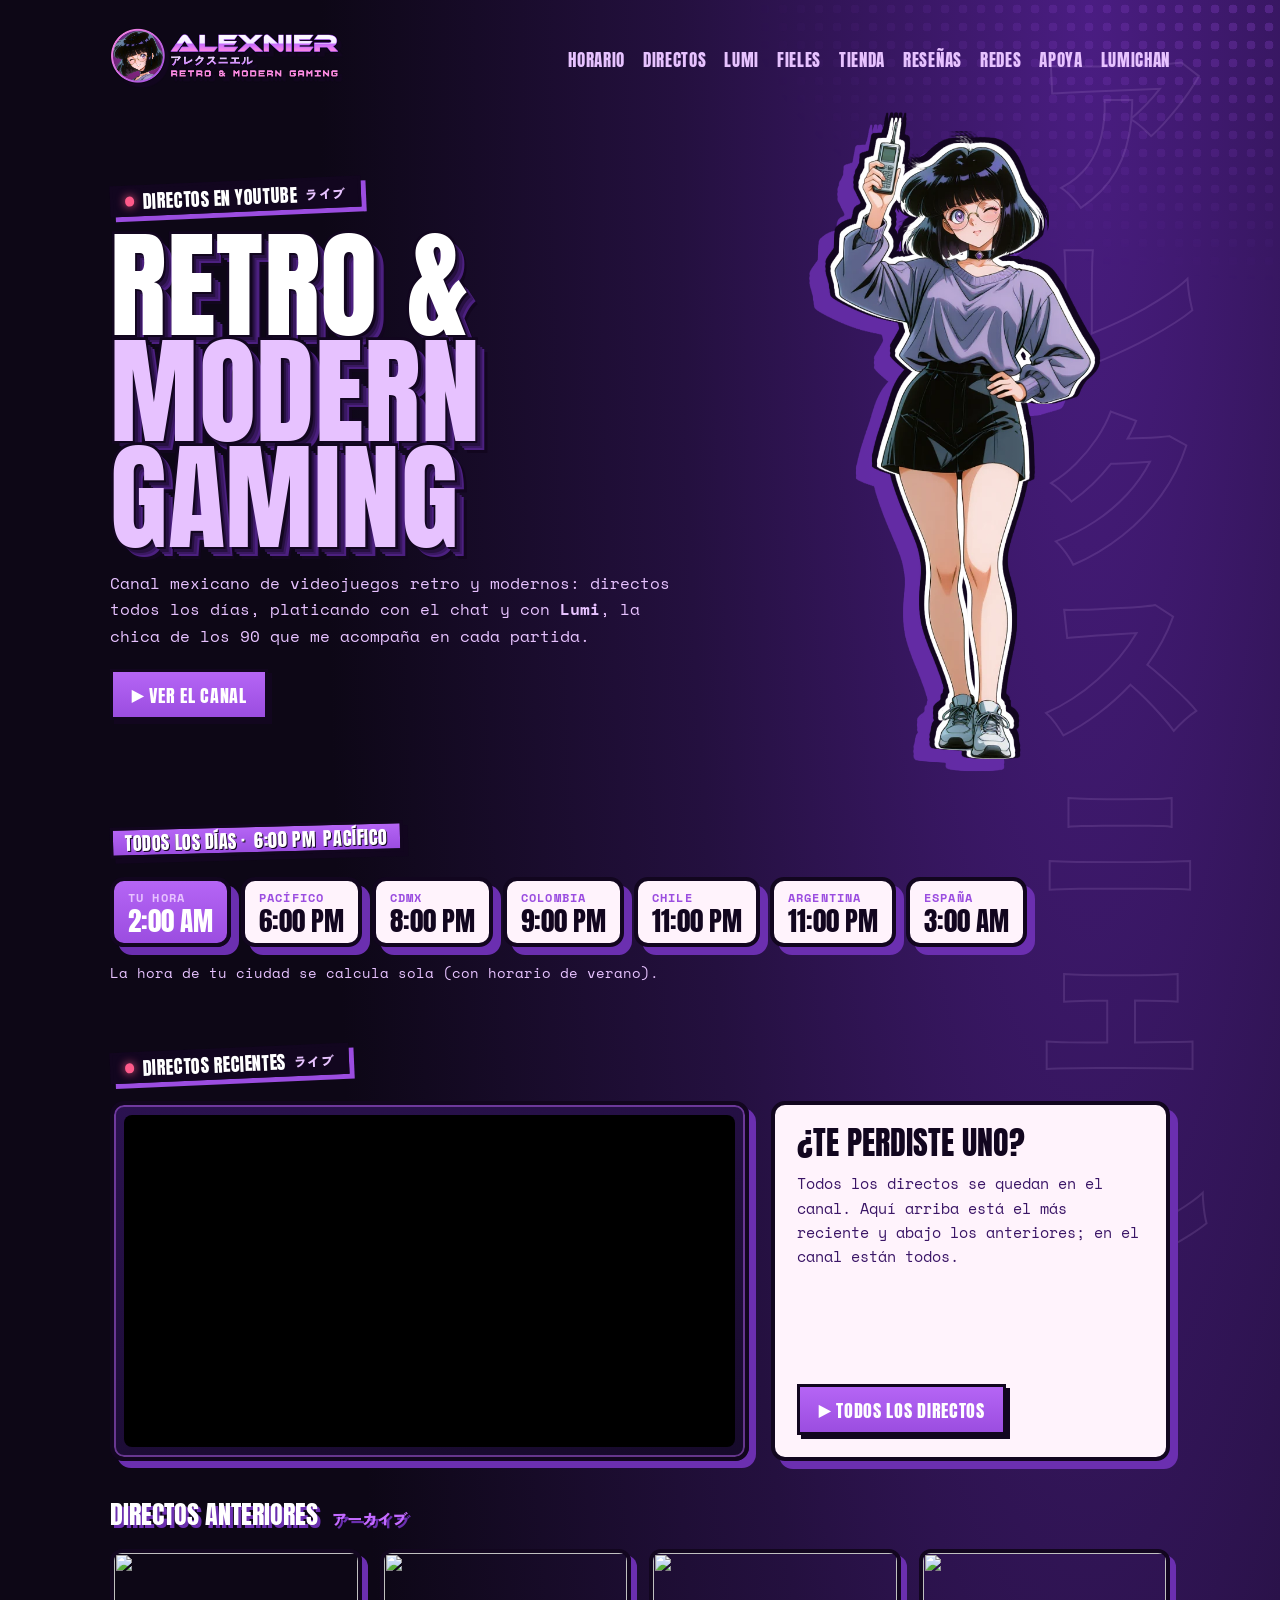
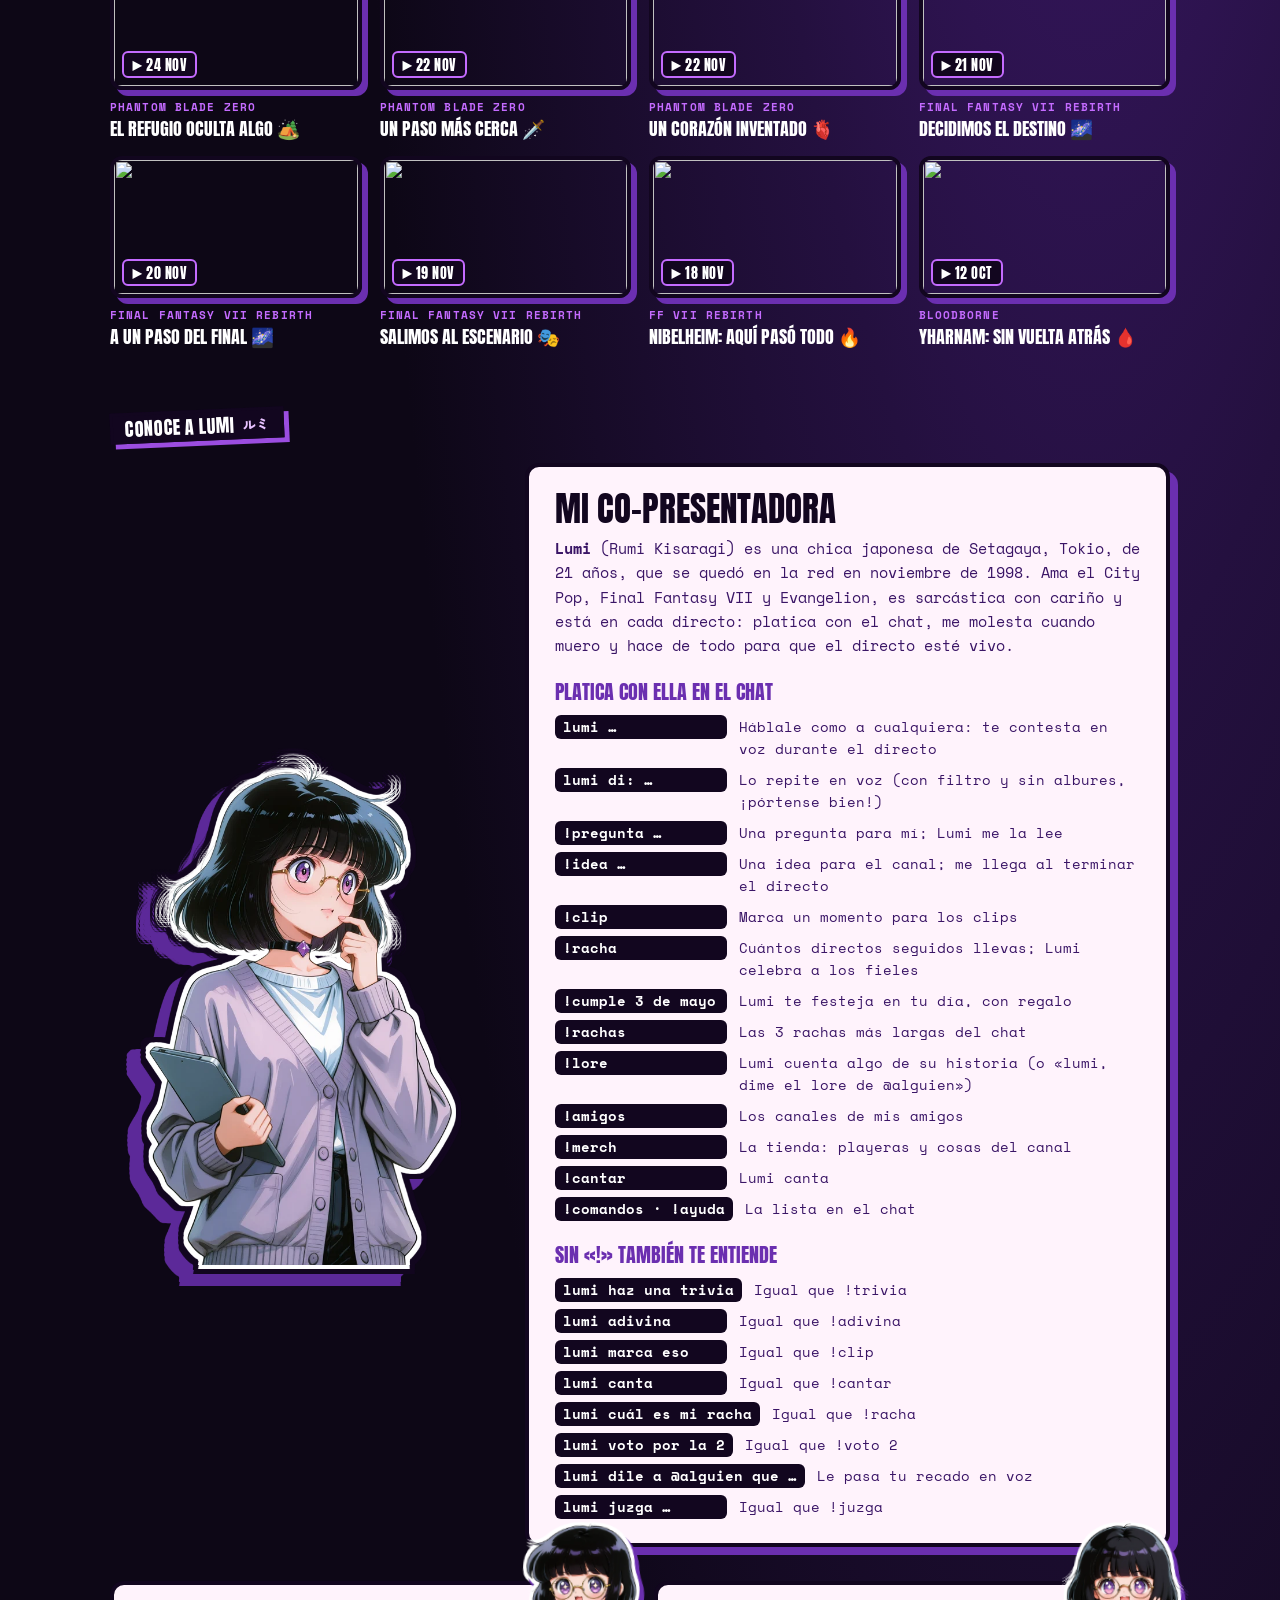
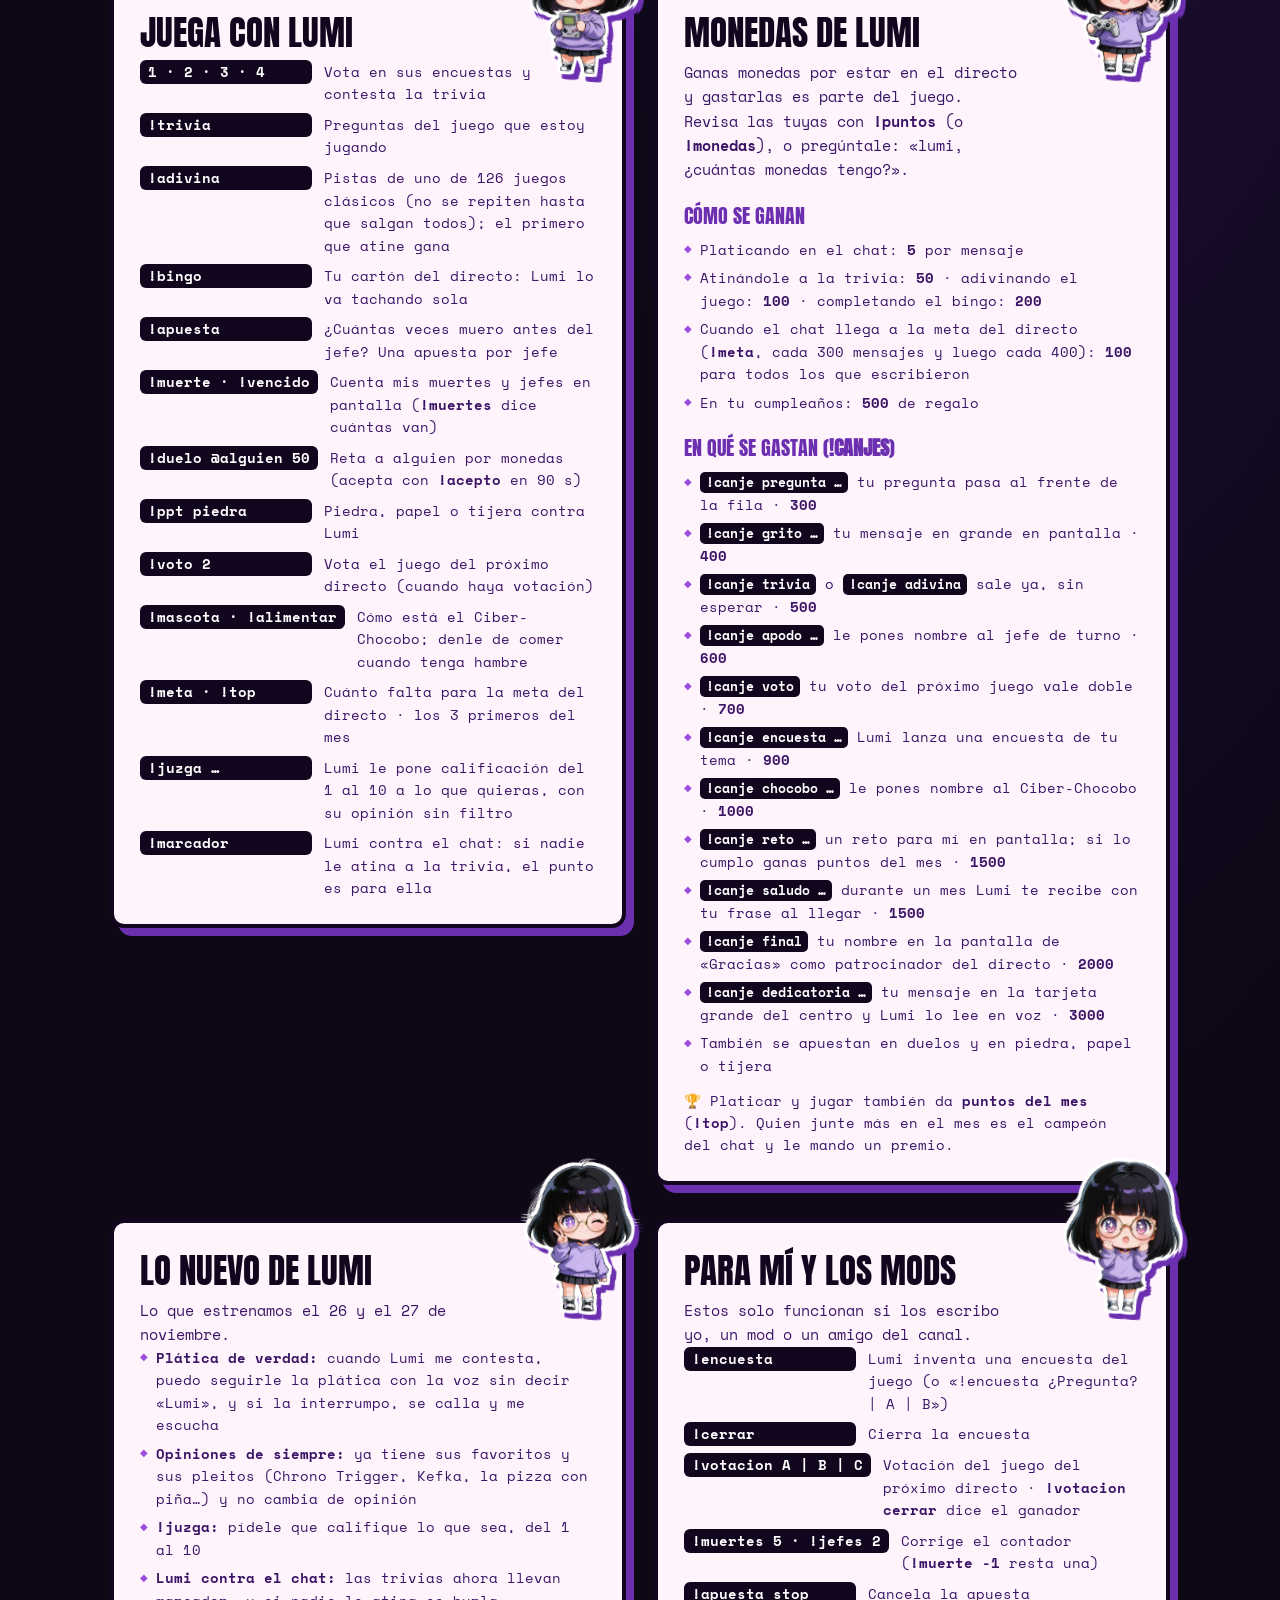
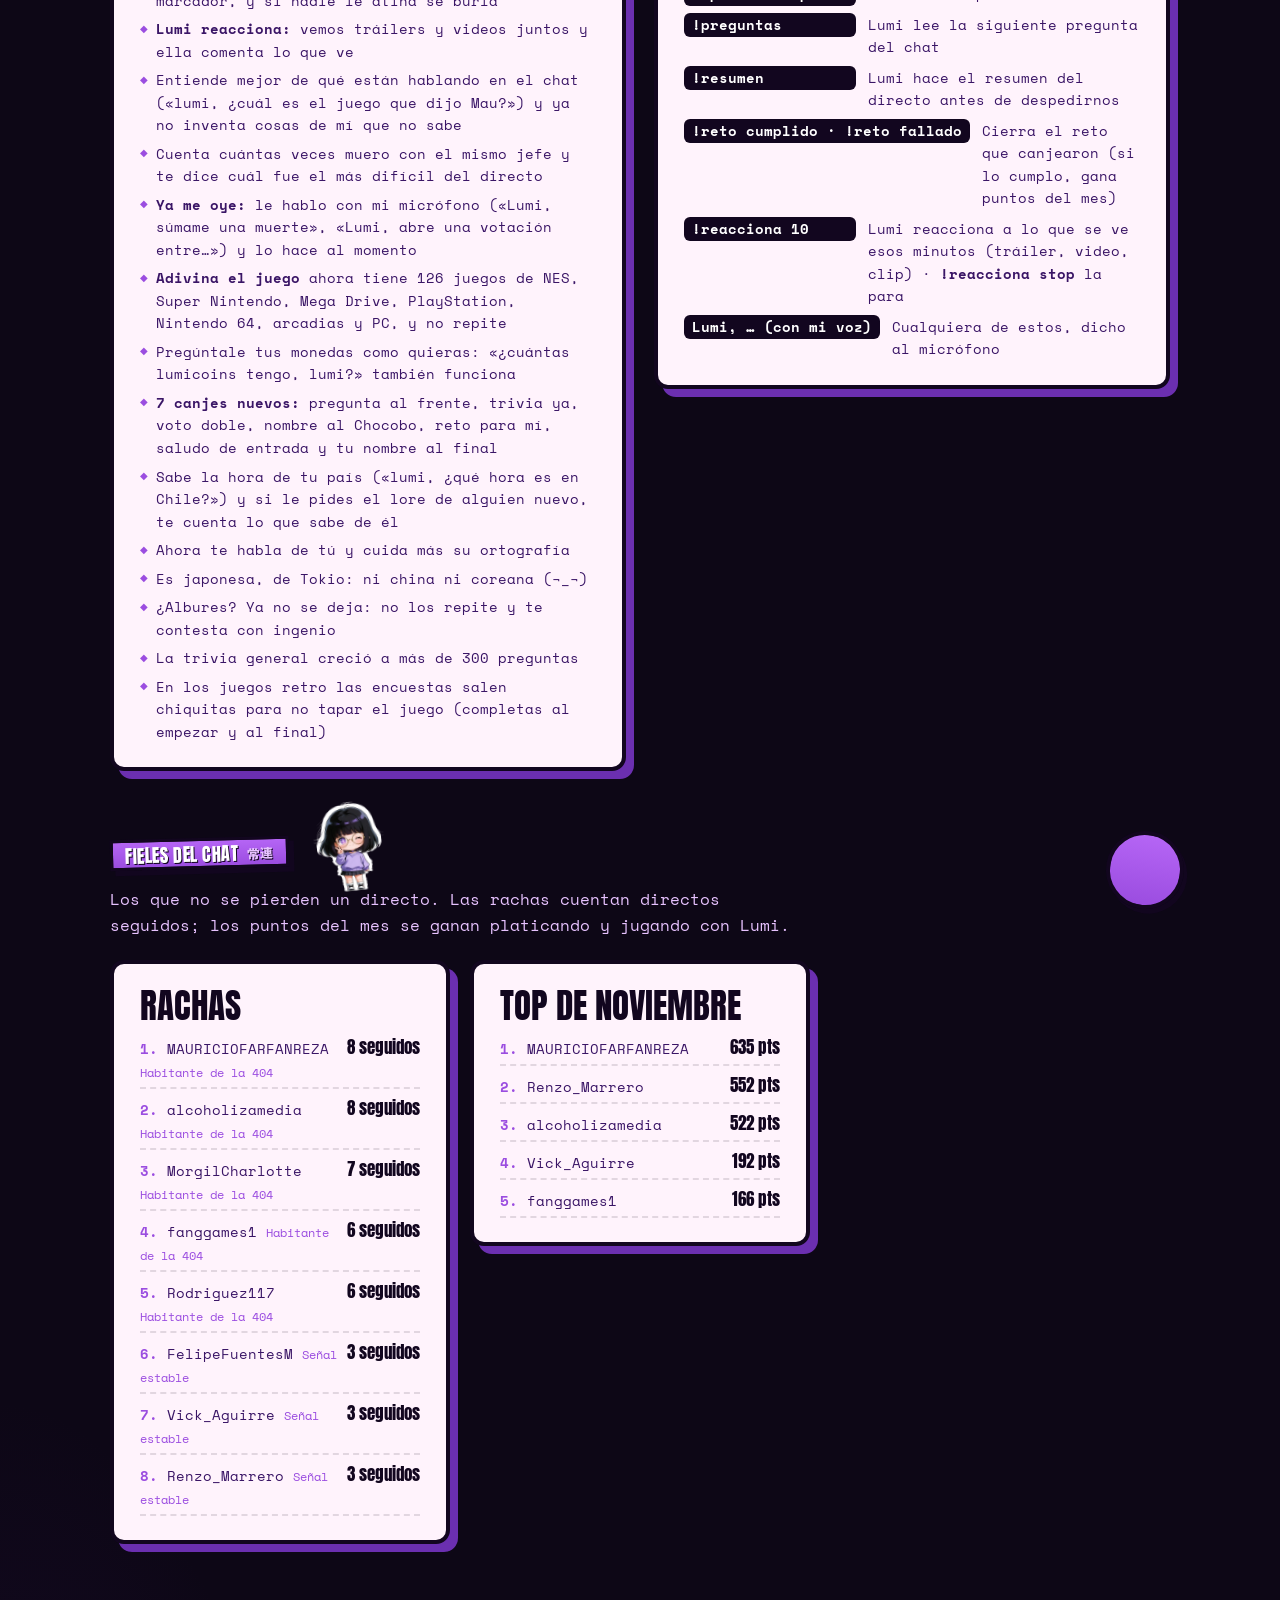
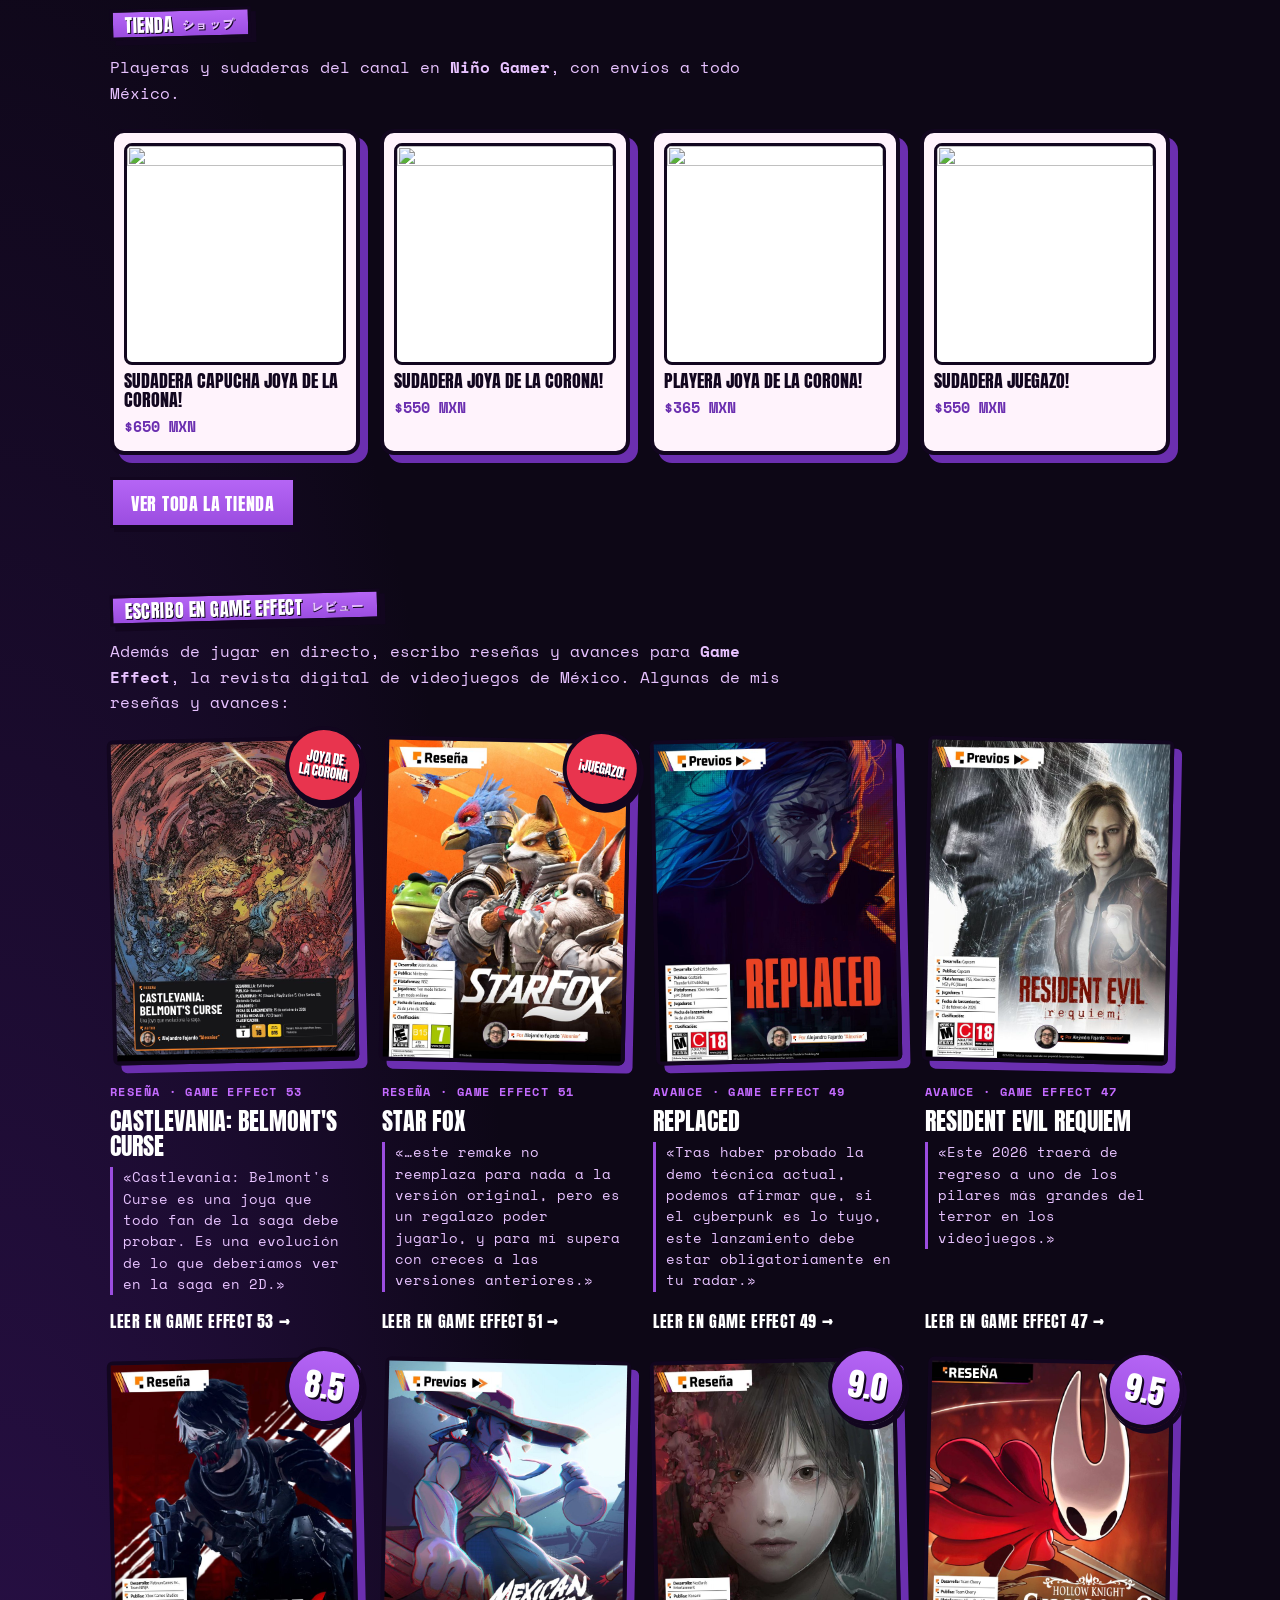
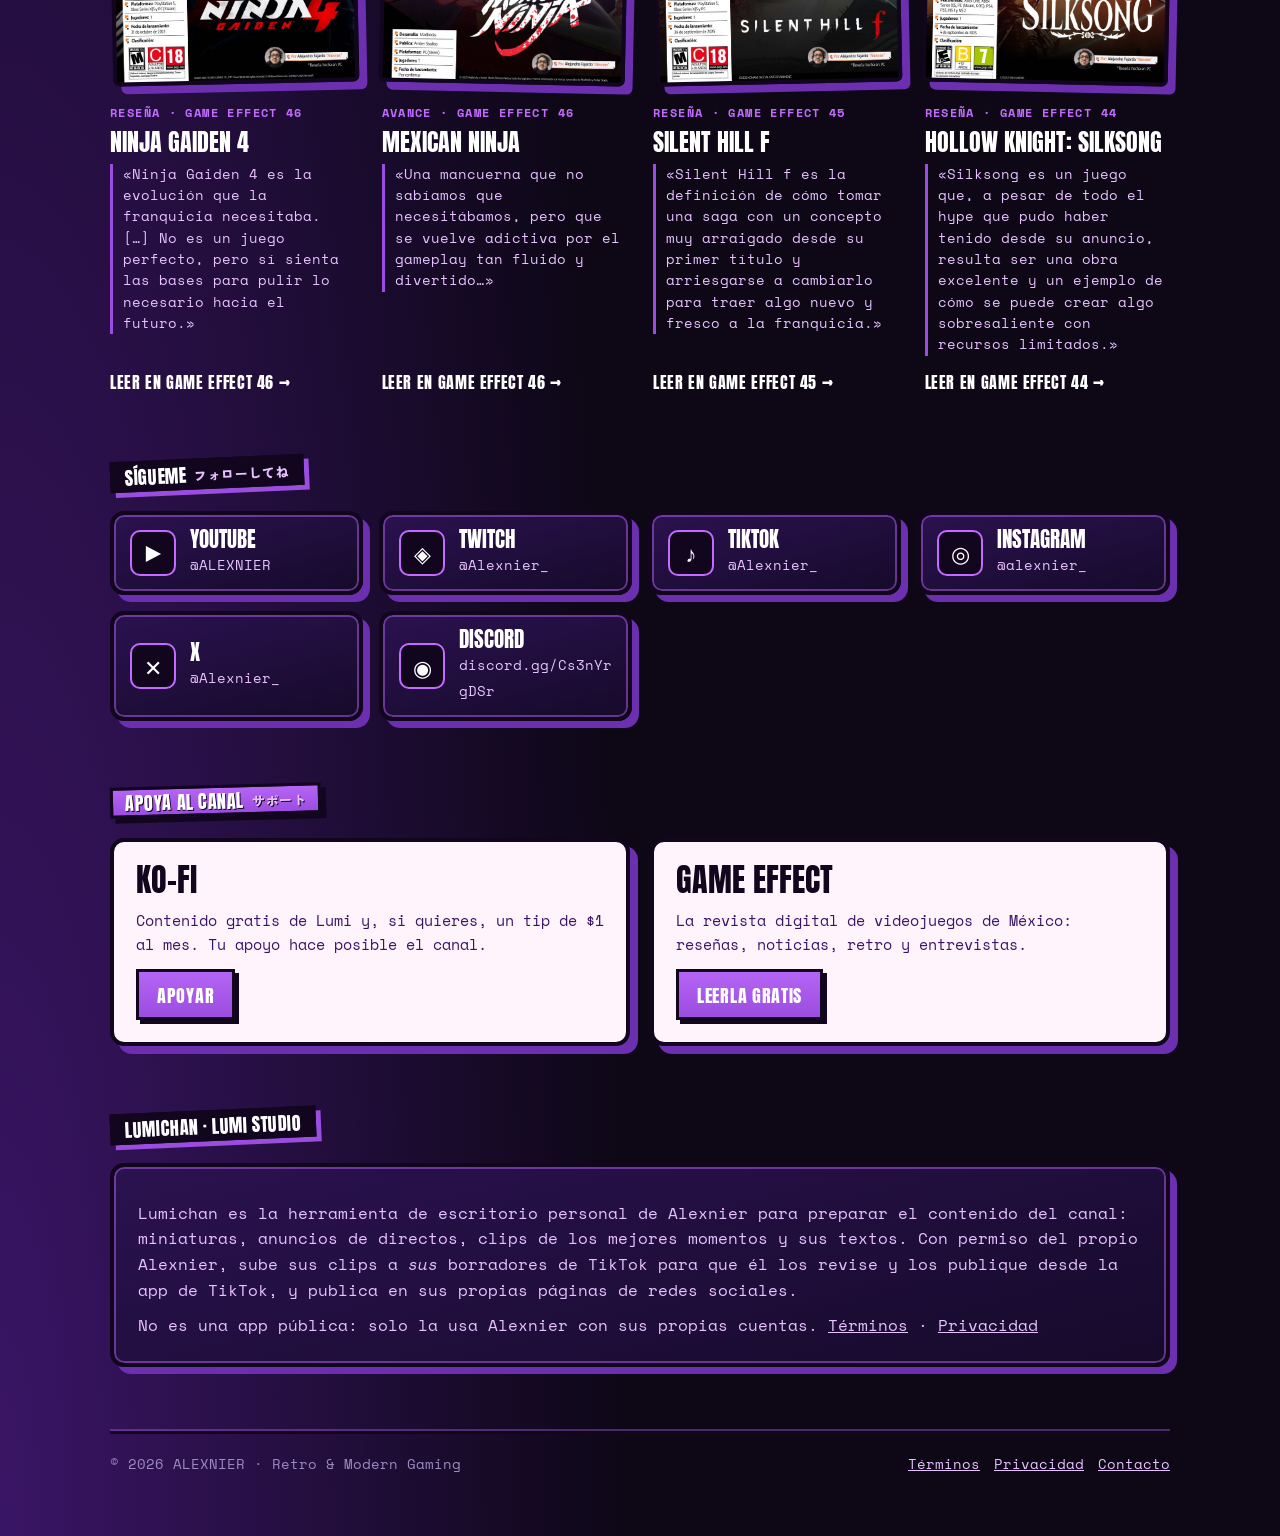
==== commit a1a31528: "Lo nuevo de Lumi (27 nov): plática en voz, opiniones de siempre, !juzga, Lumi contra el chat (!marca" ====
--- a/index.html
+++ b/index.html
@@ -80,7 +80,9 @@
       300 mensajes (comunidad.META), !monedas = !puntos (handler.ALIAS_PUNTOS) y !aceptar para los duelos.
       26 nov 2026: lista COMPLETA (Alex: «pon todos los comandos que sirven con Lumi»): + !rachas, !lore, !amigos, !merch,
       !mascota/!alimentar (Ciber-Chocobo), !meta, !top, frases sin «!» («lumi haz una trivia», «lumi marca eso»…), la
-      tarjeta «Lo nuevo de Lumi» y «Para mí y los mods» (los de ayudante.py/comunidad.py con permiso + la voz: oido_alex.py). -->
+      tarjeta «Lo nuevo de Lumi» y «Para mí y los mods» (los de ayudante.py/comunidad.py con permiso + la voz: oido_alex.py).
+      27 nov 2026: + !juzga, !marcador («Lumi contra el chat»), «lumi juzga …» y !reacciona (integrations/segmentos.py del bot),
+      y «Lo nuevo» del 27 (plática en voz, opiniones fijas de data/opiniones.json). -->
  <div class="conoce">
   <img class="lumi-gb" src="img/lumi-agenda.webp" alt="Lumi pensando con su agenda en la mano" loading="lazy">
   <div class="papel ficha">
@@ -111,6 +113,7 @@
     <li><code>lumi cuál es mi racha</code><span>Igual que !racha</span></li>
     <li><code>lumi voto por la 2</code><span>Igual que !voto 2</span></li>
     <li><code>lumi dile a @alguien que …</code><span>Le pasa tu recado en voz</span></li>
+    <li><code>lumi juzga …</code><span>Igual que !juzga</span></li>
    </ul>
   </div>
  </div>
@@ -131,6 +134,8 @@
     <li><code>!voto 2</code><span>Vota el juego del próximo directo (cuando haya votación)</span></li>
     <li><code>!mascota · !alimentar</code><span>Cómo está el Ciber-Chocobo; denle de comer cuando tenga hambre</span></li>
     <li><code>!meta · !top</code><span>Cuánto falta para la meta del directo · los 3 primeros del mes</span></li>
+    <li><code>!juzga …</code><span>Lumi le pone calificación del 1 al 10 a lo que quieras, con su opinión sin filtro</span></li>
+    <li><code>!marcador</code><span>Lumi contra el chat: si nadie le atina a la trivia, el punto es para ella</span></li>
    </ul>
   </div>
   <div class="papel ficha con-chibi">
@@ -167,8 +172,15 @@
   <div class="papel ficha con-chibi">
    <img class="chibi" src="img/chibi-v-guino-1.webp" alt="Lumi chibi guiñando un ojo" loading="lazy">
    <h3>Lo nuevo de Lumi</h3>
-   <p>Lo que estrenamos el 26 de noviembre.</p>
+   <p>Lo que estrenamos el 26 y el 27 de noviembre.</p>
    <ul class="lista">
+    <li><b>Plática de verdad:</b> cuando Lumi me contesta, puedo seguirle la plática con la voz sin decir «Lumi», y si la interrumpo, se calla y me escucha</li>
+    <li><b>Opiniones de siempre:</b> ya tiene sus favoritos y sus pleitos (Chrono Trigger, Kefka, la pizza con piña…) y no cambia de opinión</li>
+    <li><b>!juzga:</b> pídele que califique lo que sea, del 1 al 10</li>
+    <li><b>Lumi contra el chat:</b> las trivias ahora llevan marcador, y si nadie le atina se burla</li>
+    <li><b>Lumi reacciona:</b> vemos tráilers y videos juntos y ella comenta lo que ve</li>
+    <li>Entiende mejor de qué están hablando en el chat («lumi, ¿cuál es el juego que dijo Mau?») y ya no inventa cosas de mí que no sabe</li>
+    <li>Cuenta cuántas veces muero con el mismo jefe y te dice cuál fue el más difícil del directo</li>
     <li><b>Ya me oye:</b> le hablo con mi micrófono («Lumi, súmame una muerte», «Lumi, abre una votación entre…») y lo hace al momento</li>
     <li><b>Adivina el juego</b> ahora tiene 126 juegos de NES, Super Nintendo, Mega Drive, PlayStation, Nintendo 64, arcadias y PC, y no repite</li>
     <li>Pregúntale tus monedas como quieras: «¿cuántas lumicoins tengo, lumi?» también funciona</li>
@@ -194,6 +206,7 @@
     <li><code>!preguntas</code><span>Lumi lee la siguiente pregunta del chat</span></li>
     <li><code>!resumen</code><span>Lumi hace el resumen del directo antes de despedirnos</span></li>
     <li><code>!reto cumplido · !reto fallado</code><span>Cierra el reto que canjearon (si lo cumplo, gana puntos del mes)</span></li>
+    <li><code>!reacciona 10</code><span>Lumi reacciona a lo que se ve esos minutos (tráiler, video, clip) · <b>!reacciona stop</b> la para</span></li>
     <li><code>Lumi, … (con mi voz)</code><span>Cualquiera de estos, dicho al micrófono</span></li>
    </ul>
   </div>
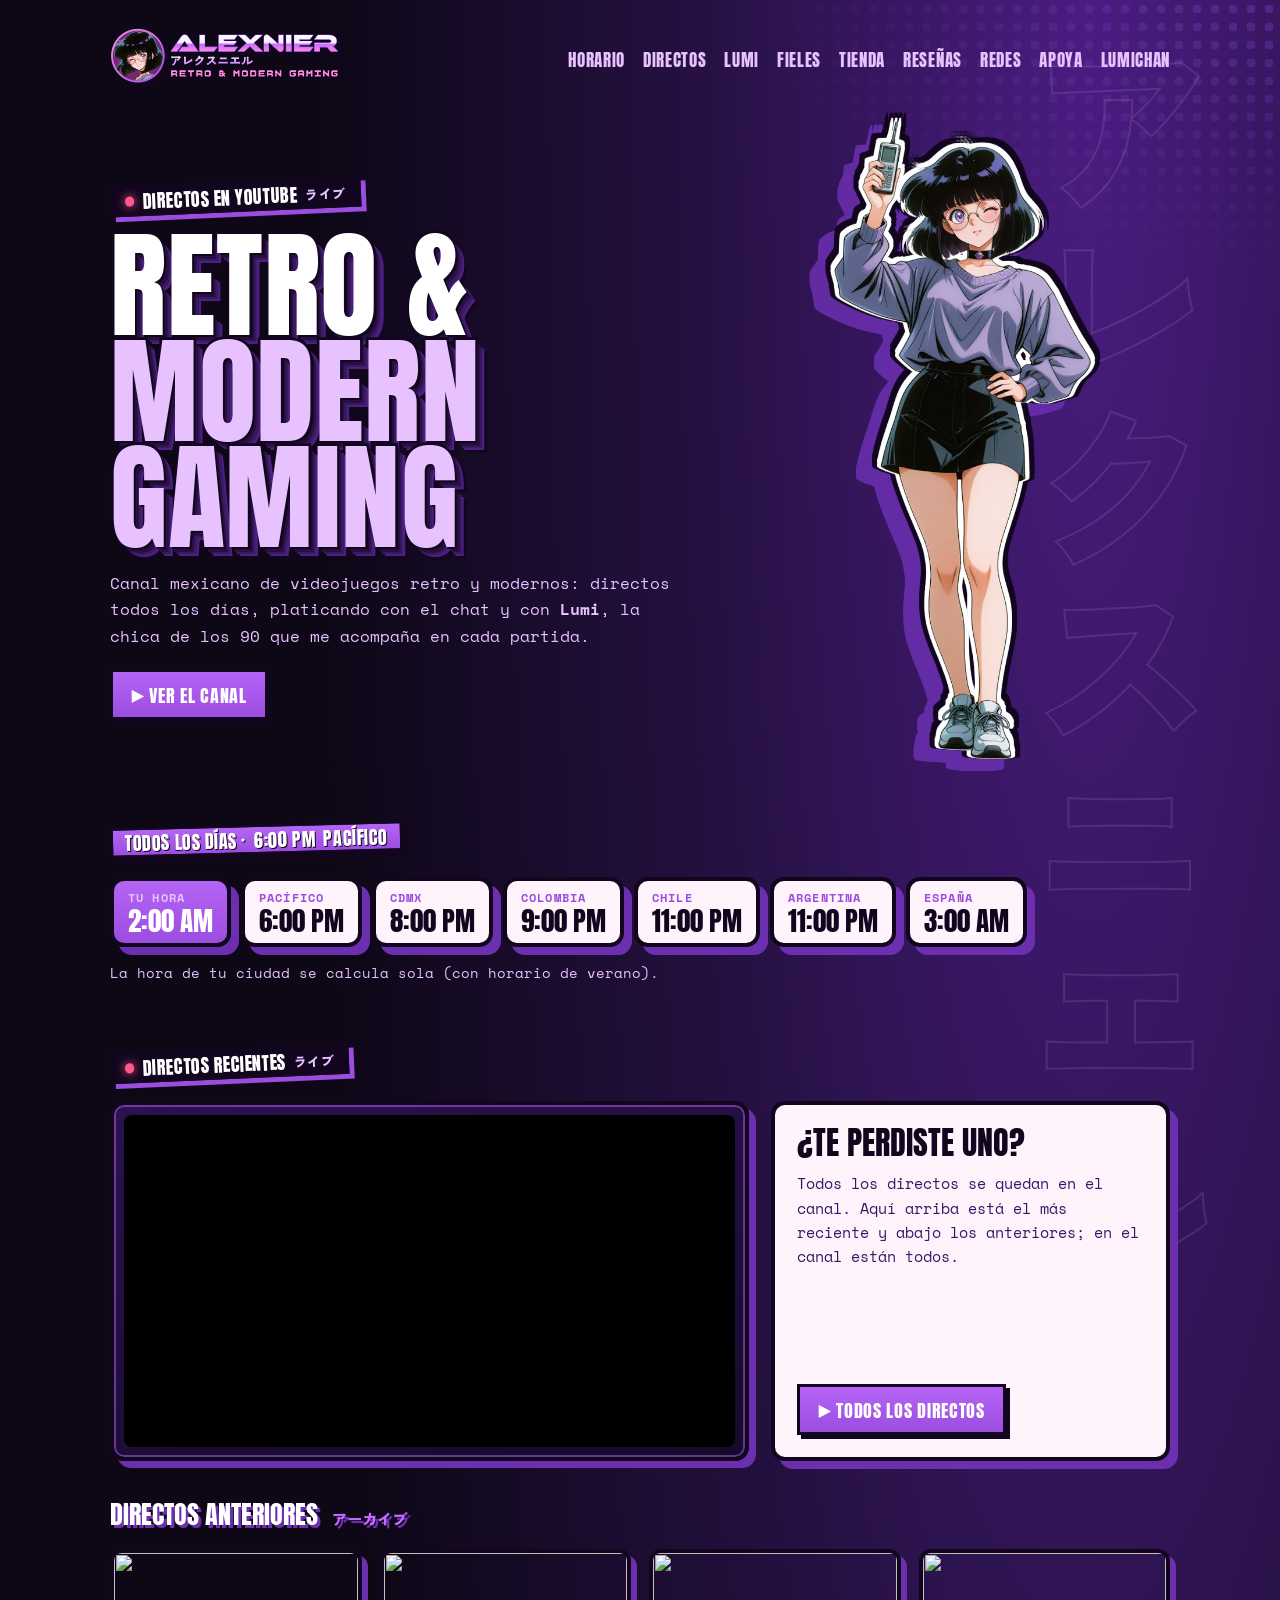
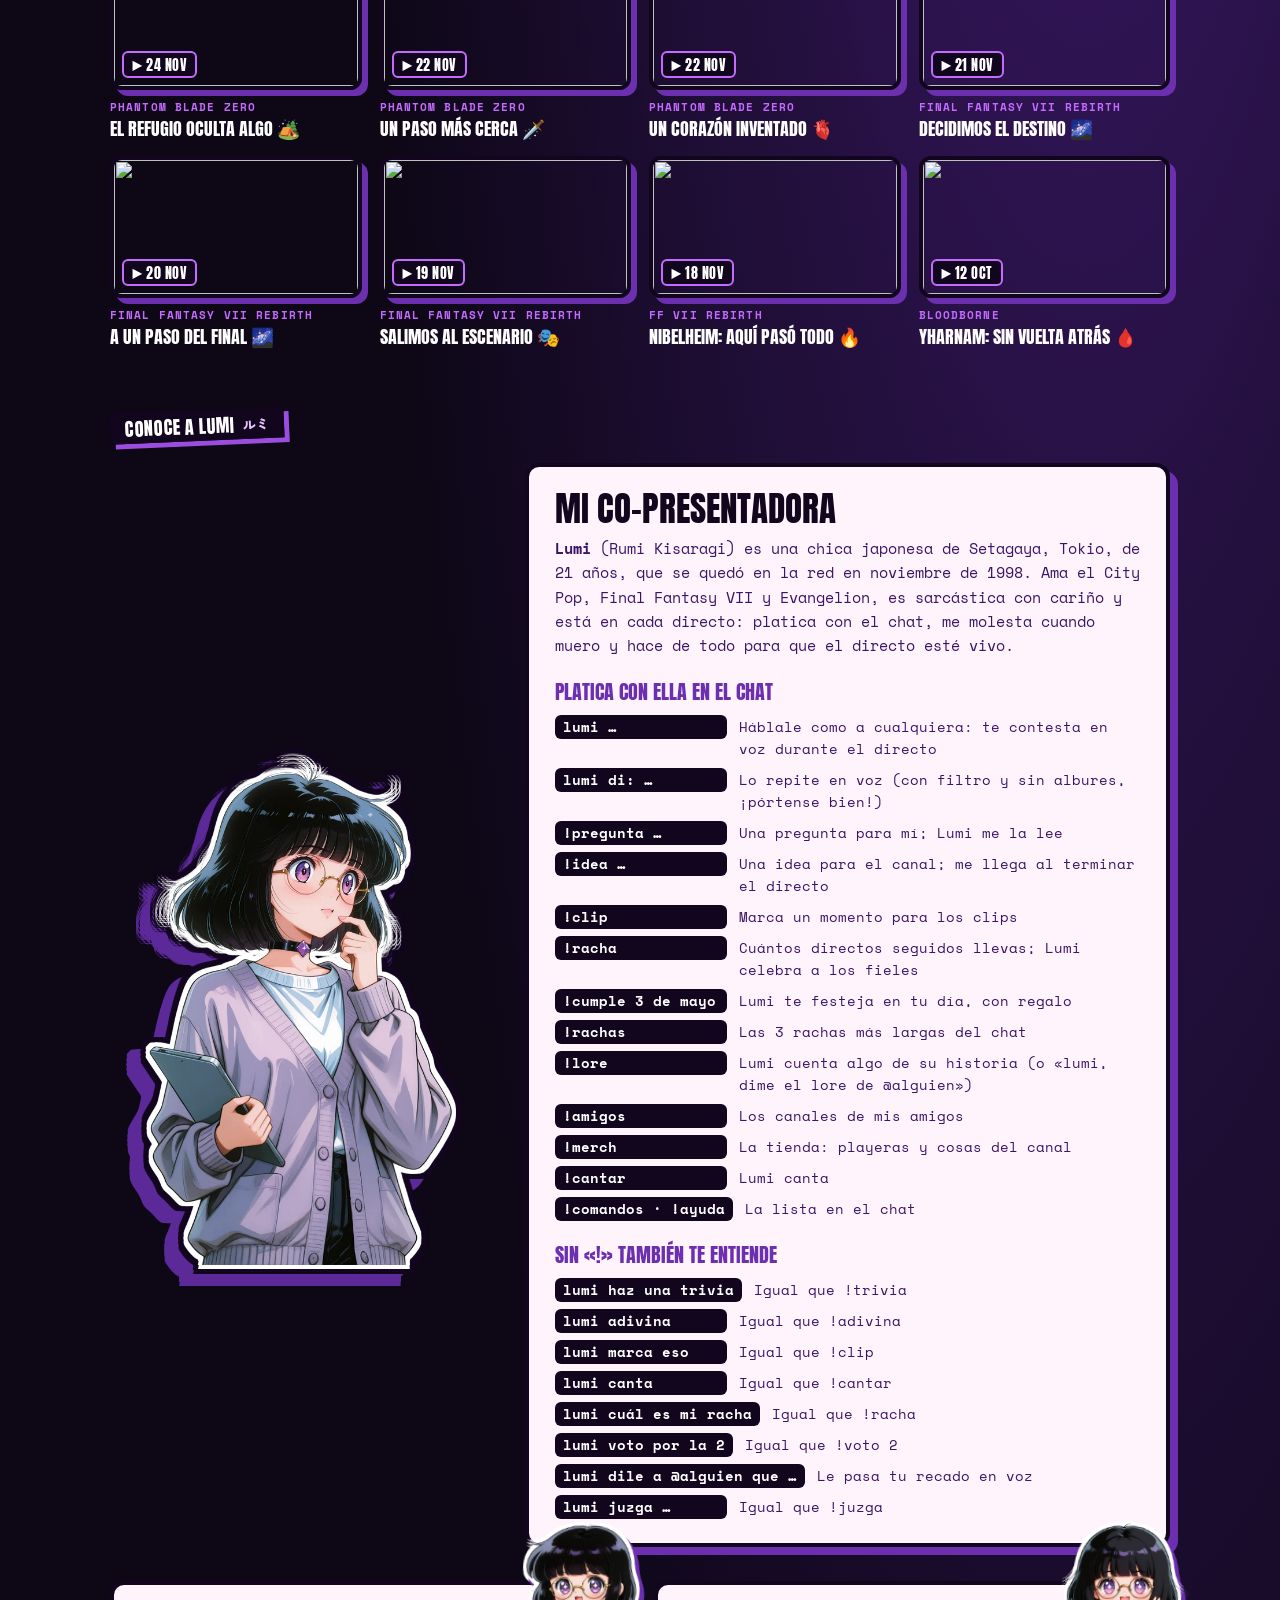
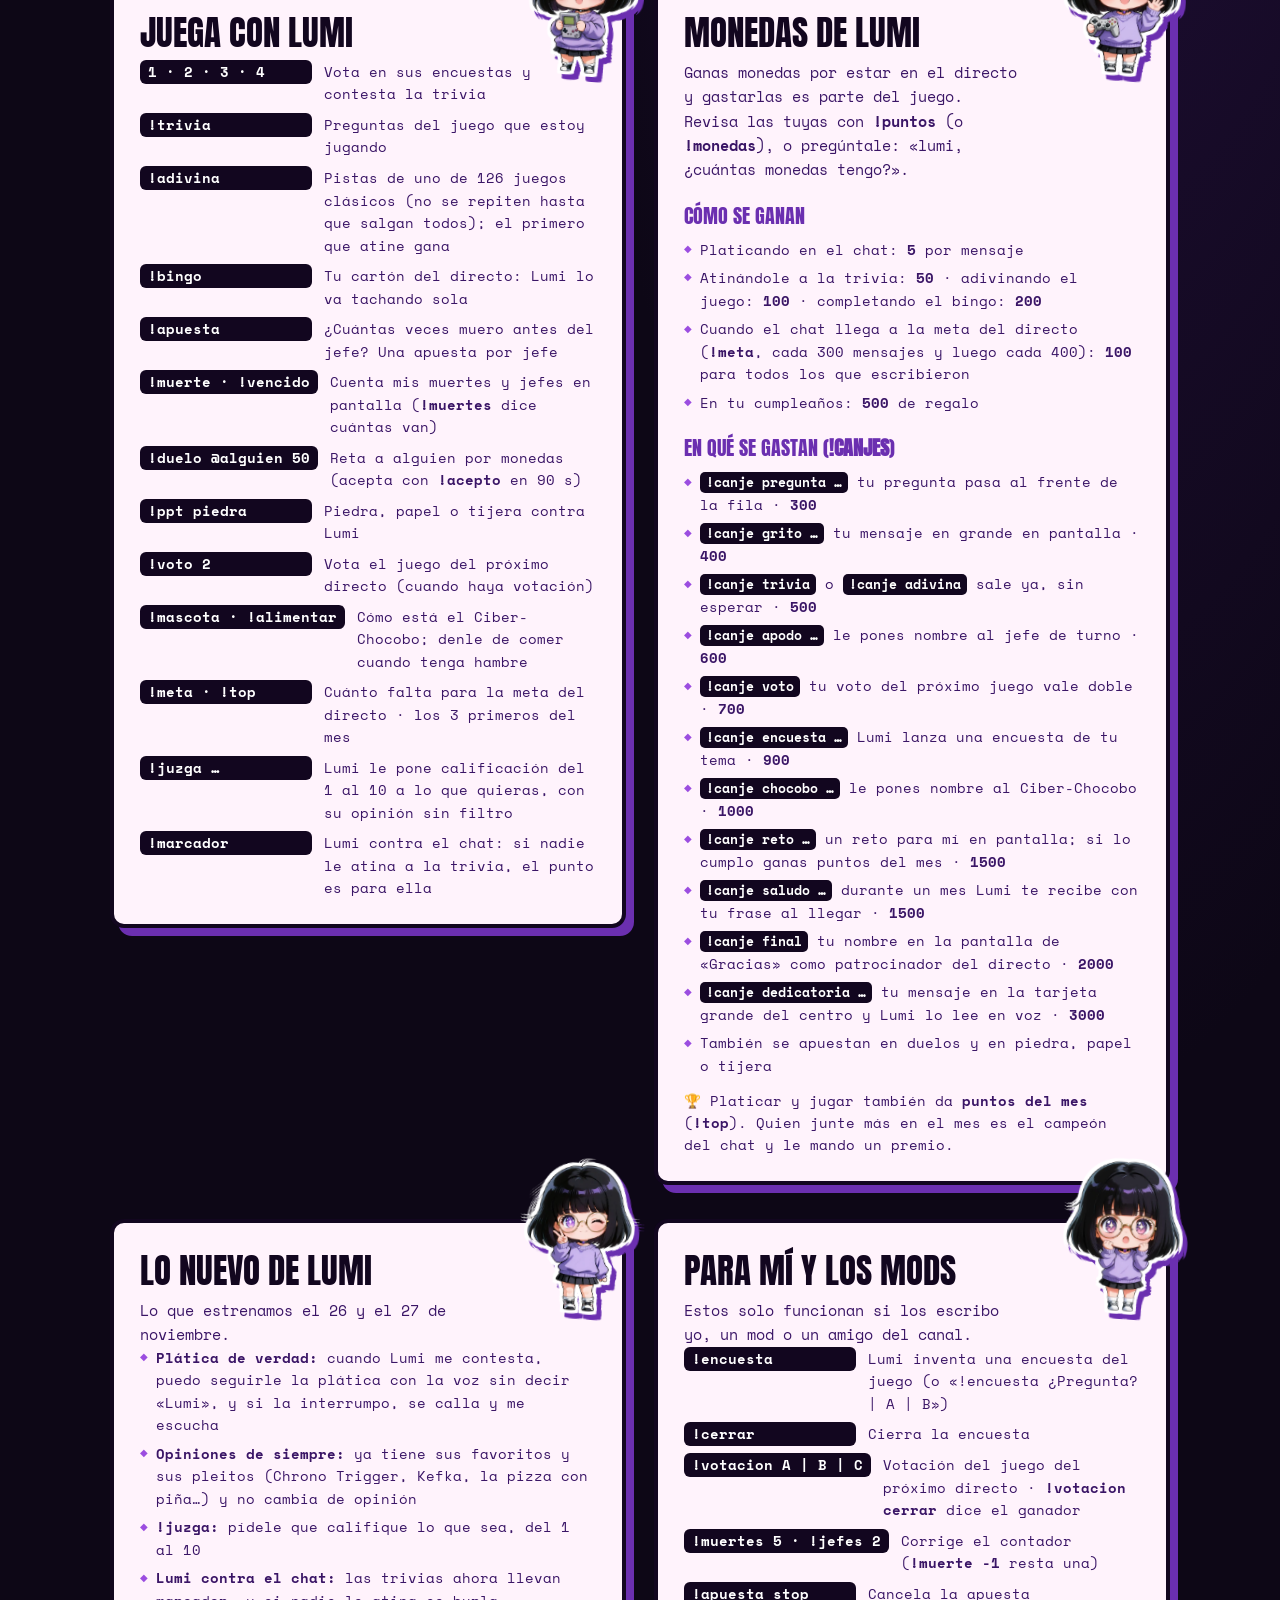
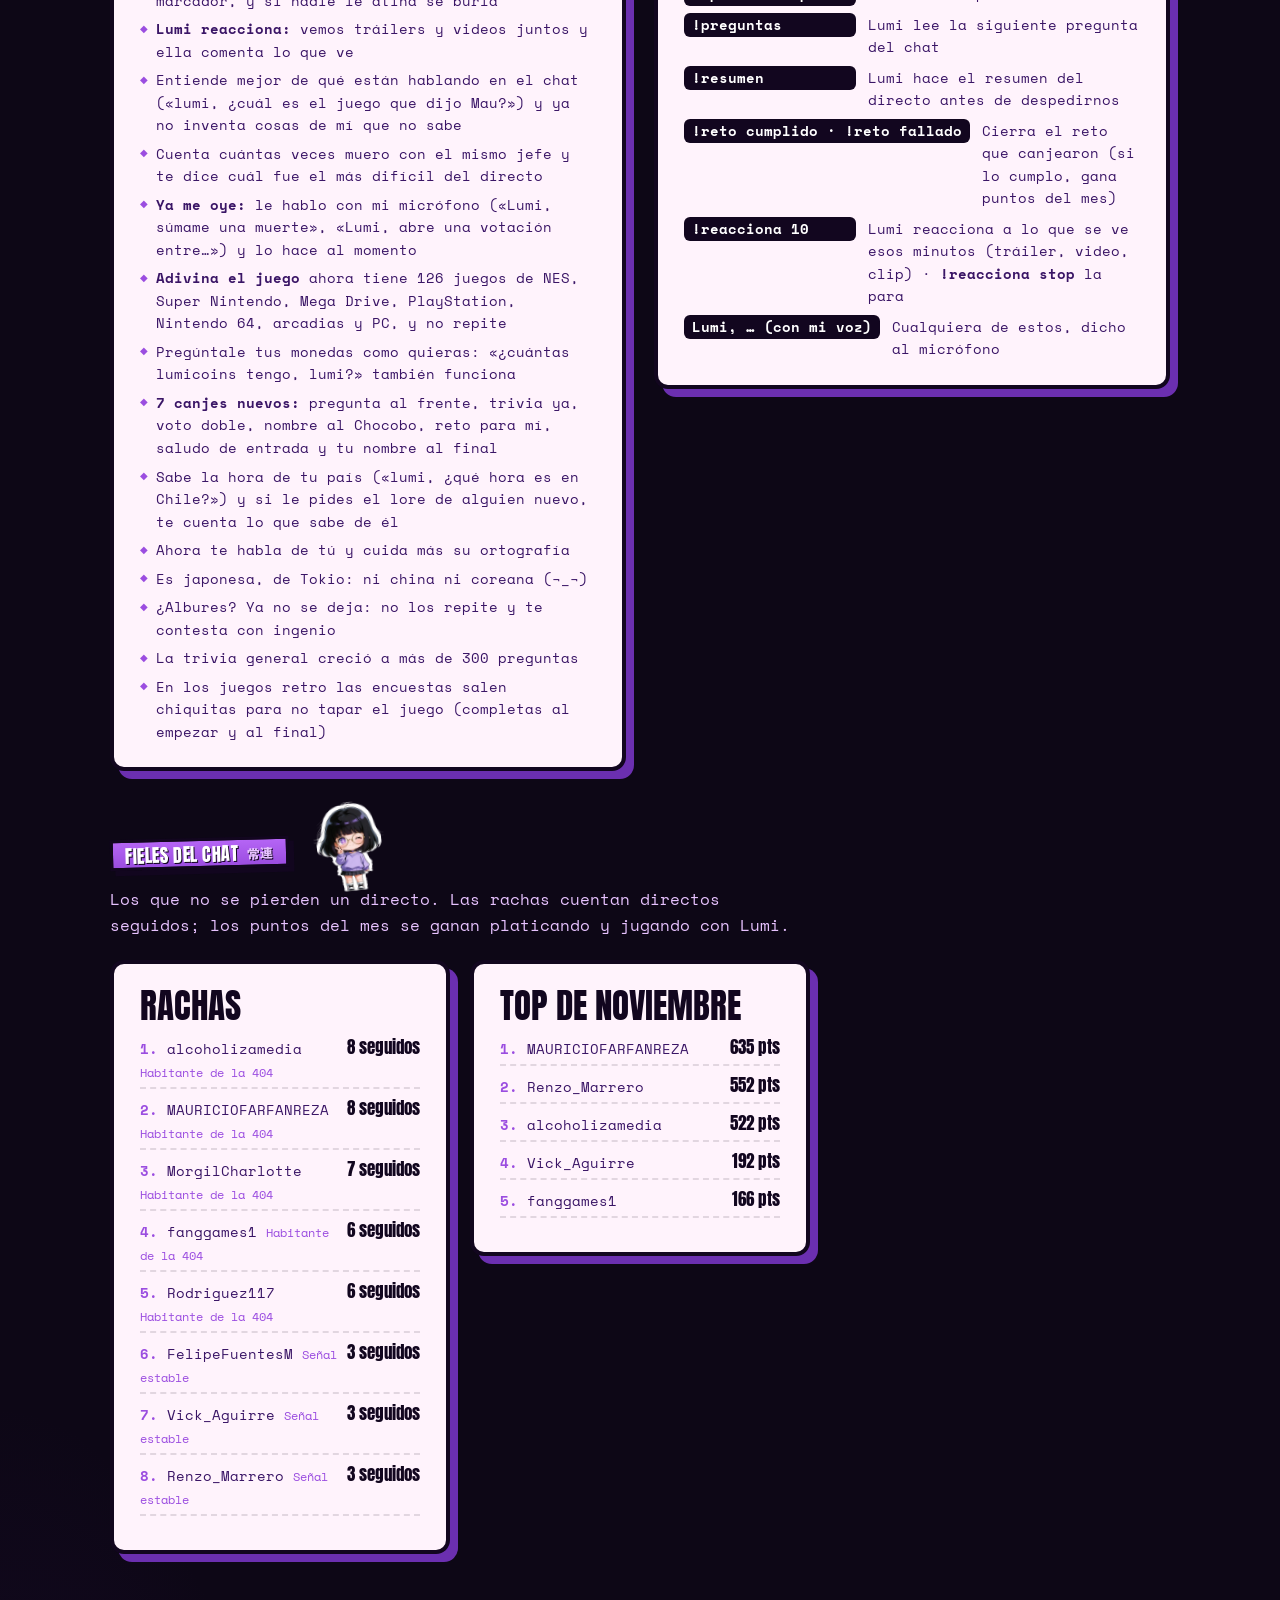
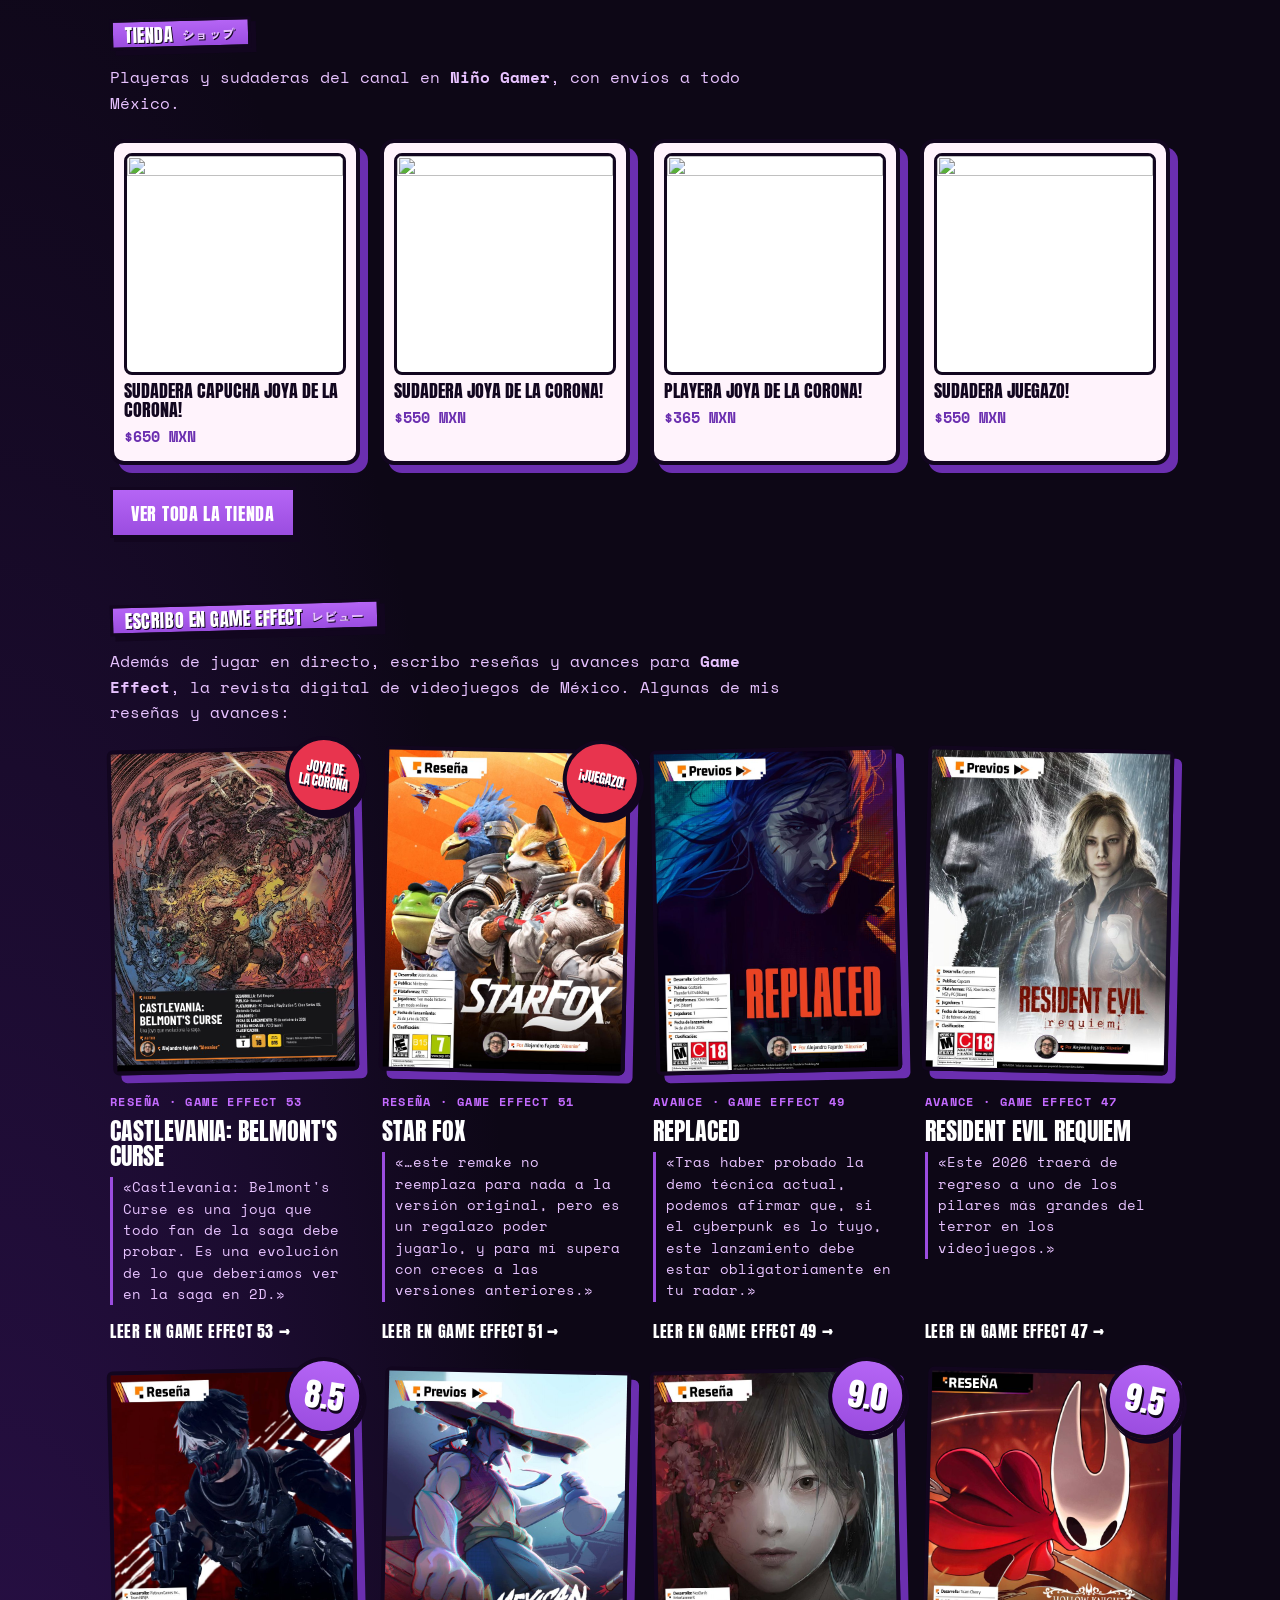
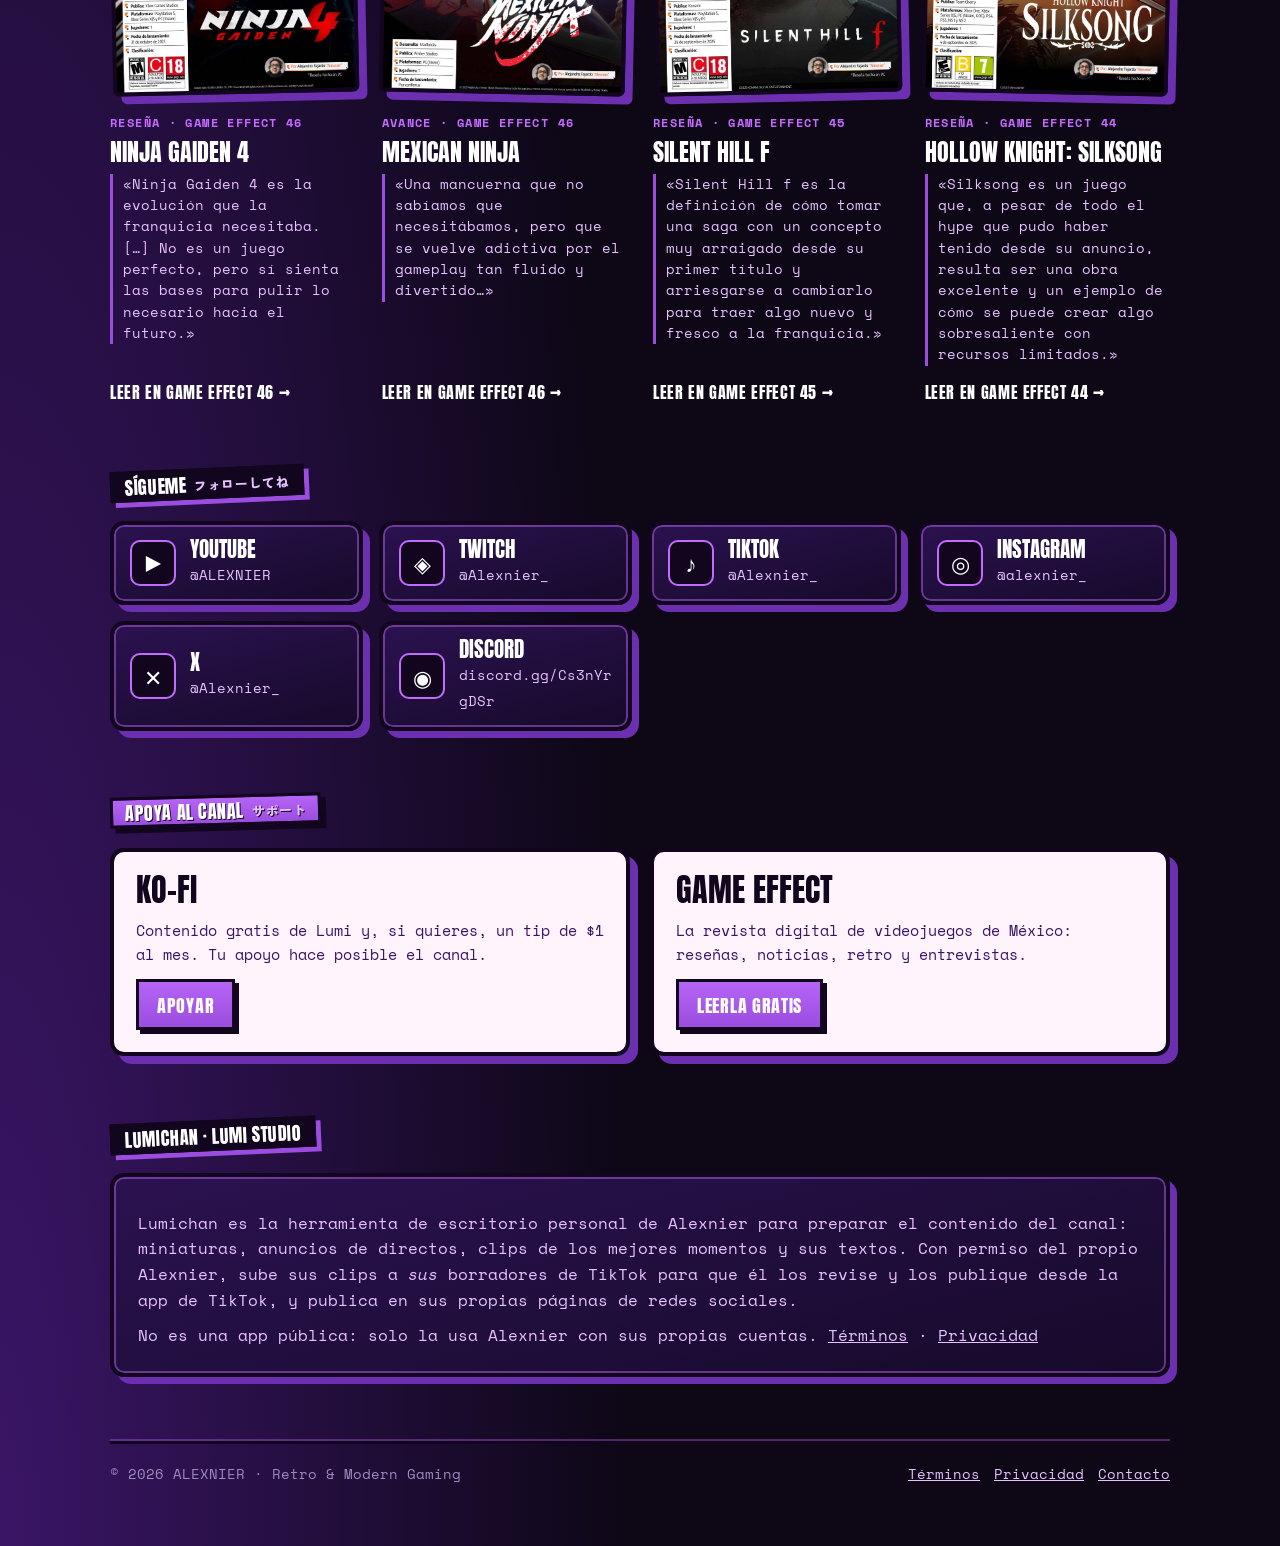
==== commit 0d444f8c: "Fieles del chat: MVP del último directo y juegos más pedidos (!sugerir); las notas ya no salen como " ====
--- a/index.html
+++ b/index.html
@@ -217,13 +217,15 @@
  <h2><span class="cinta mor">Fieles del chat <small>常連</small></span><img class="chibi-titulo" src="img/chibi-v-guino-1.webp" alt="" loading="lazy"></h2>
  <!-- 21 nov 2026: tablero.json = GET :8765/tablero del bot (integrations/comunidad.tablero): rachas, top del mes, cumpleaños del
       mes y la votación del próximo juego. Lo baja la PC cada 30 min (~/.local/bin/tablero-pagina.sh, timer de usuario
-      «tablero-pagina») y lo sube solo si cambió. Si no hay datos, la sección no sale. -->
+      «tablero-pagina») y lo sube solo si cambió. Si no hay datos, la sección no sale.
+      27 nov 2026: también el MVP del último directo (bajo Rachas) y, si no hay votación abierta, los juegos más pedidos con
+      «!sugerir» en el chat (tablero.json → mvp, sugerencias). -->
  <p class="intro">Los que no se pierden un directo. Las rachas cuentan directos seguidos; los puntos del mes se ganan platicando y jugando con Lumi.</p>
  <div class="fieles">
-  <div class="papel ficha" id="f-rachas"><h3>Rachas</h3><ol class="tabla" id="f-rachas-l"></ol></div>
+  <div class="papel ficha" id="f-rachas"><h3>Rachas</h3><ol class="tabla" id="f-rachas-l"></ol><p class="nota" id="f-mvp"></p></div>
   <div class="papel ficha" id="f-mes"><h3>Top de <span id="f-mes-n">este mes</span></h3><ol class="tabla" id="f-mes-l"></ol>
    <p class="nota" id="f-cumples"></p></div>
-  <div class="papel ficha" id="f-voto"><h3>Vota el próximo juego</h3><ul class="tabla votos" id="f-voto-l"></ul><p class="nota" id="f-voto-n">En el chat del directo: <b>!voto</b> y el número.</p></div>
+  <div class="papel ficha" id="f-voto"><h3 id="f-voto-t">Vota el próximo juego</h3><ul class="tabla votos" id="f-voto-l"></ul><p class="nota" id="f-voto-n">En el chat del directo: <b>!voto</b> y el número.</p></div>
  </div>
 </section>
 
@@ -378,7 +380,8 @@
       const b = document.createElement('b'); b.textContent = der; li.append(a, b); if (extra) { const s = document.createElement('small'); s.textContent = extra; a.append(' ', s); } ul.appendChild(li); };
     const R = document.getElementById('f-rachas-l');
     (t.rachas || []).forEach(r => fila(R, r.nombre, r.racha + ' seguidos', r.insignia));
-    if (!(t.rachas || []).length) document.getElementById('f-rachas').hidden = true; else algo = true;
+    if (t.mvp && t.mvp.nombre) document.getElementById('f-mvp').textContent = '⭐ MVP del último directo: ' + t.mvp.nombre + (t.mvp.juego ? ' (' + t.mvp.juego + ')' : '');
+    if (!(t.rachas || []).length && !(t.mvp && t.mvp.nombre)) document.getElementById('f-rachas').hidden = true; else algo = true;
     document.getElementById('f-mes-n').textContent = t.mes || 'este mes';
     const M = document.getElementById('f-mes-l'); (t.top_mes || []).forEach(e => fila(M, e.nombre, e.pts + ' pts'));
     const cs = t.cumples || []; document.getElementById('f-cumples').textContent = cs.length ? '🎂 Cumplen este mes: ' + cs.map(c => c.nombre + ' (' + c.dia + ')').join(', ') : '';
@@ -386,6 +389,11 @@
     const v = t.votacion || {}, V = document.getElementById('f-voto-l');
     if (v.activa) { (v.opciones || []).forEach((o, i) => fila(V, (i + 1) + '. ' + o.texto, o.votos + (o.votos === 1 ? ' voto' : ' votos'))); algo = true; }
     else if (v.ganador) { fila(V, 'Ganó: ' + v.ganador, '🏆'); document.getElementById('f-voto-n').textContent = 'La votación ya cerró.'; algo = true; }
+    else if ((t.sugerencias || []).length) {   /* 27 nov 2026: sin votación, los más pedidos con !sugerir */
+      document.getElementById('f-voto-t').textContent = 'Juegos más pedidos';
+      t.sugerencias.forEach(s => fila(V, s.juego, s.votos + (s.votos === 1 ? ' lo pide' : ' lo piden')));
+      document.getElementById('f-voto-n').innerHTML = 'Sugiere el tuyo en el chat: <b>!sugerir</b> y el juego.'; algo = true;
+    }
     else document.getElementById('f-voto').hidden = true;
     if (algo) document.getElementById('fieles').hidden = false;
   } catch (e) {}
--- a/estilo.css
+++ b/estilo.css
@@ -140,7 +140,7 @@
 ol.tabla li span::before{content:counter(t) ". ";font-weight:700;color:var(--marca)}
 .tabla li b{flex:none;font:400 1.05rem var(--f-titulo);color:var(--tinta)}
 .tabla li small{font-size:.75rem;color:var(--marca)}
-.fieles .nota{margin-top:10px;font-size:.8rem;color:#3a1566}
+.fieles .nota{position:static;width:auto;height:auto;border-radius:0;display:block;place-items:initial;text-align:left;background:none;border:0;box-shadow:none;text-shadow:none;transform:none;font-family:inherit;margin-top:10px;font-size:.8rem;color:#3a1566}   /* 27 nov 2026: en Fieles no es el sello redondo de las reseñas */
 @media (max-width:760px){.fieles{grid-template-columns:1fr}}
 /* Juega con Lumi / Monedas de Lumi y las chibis (21 nov 2026) */
 .lumi-juegos{display:grid;grid-template-columns:1fr 1fr;gap:28px;margin-top:34px;align-items:start}
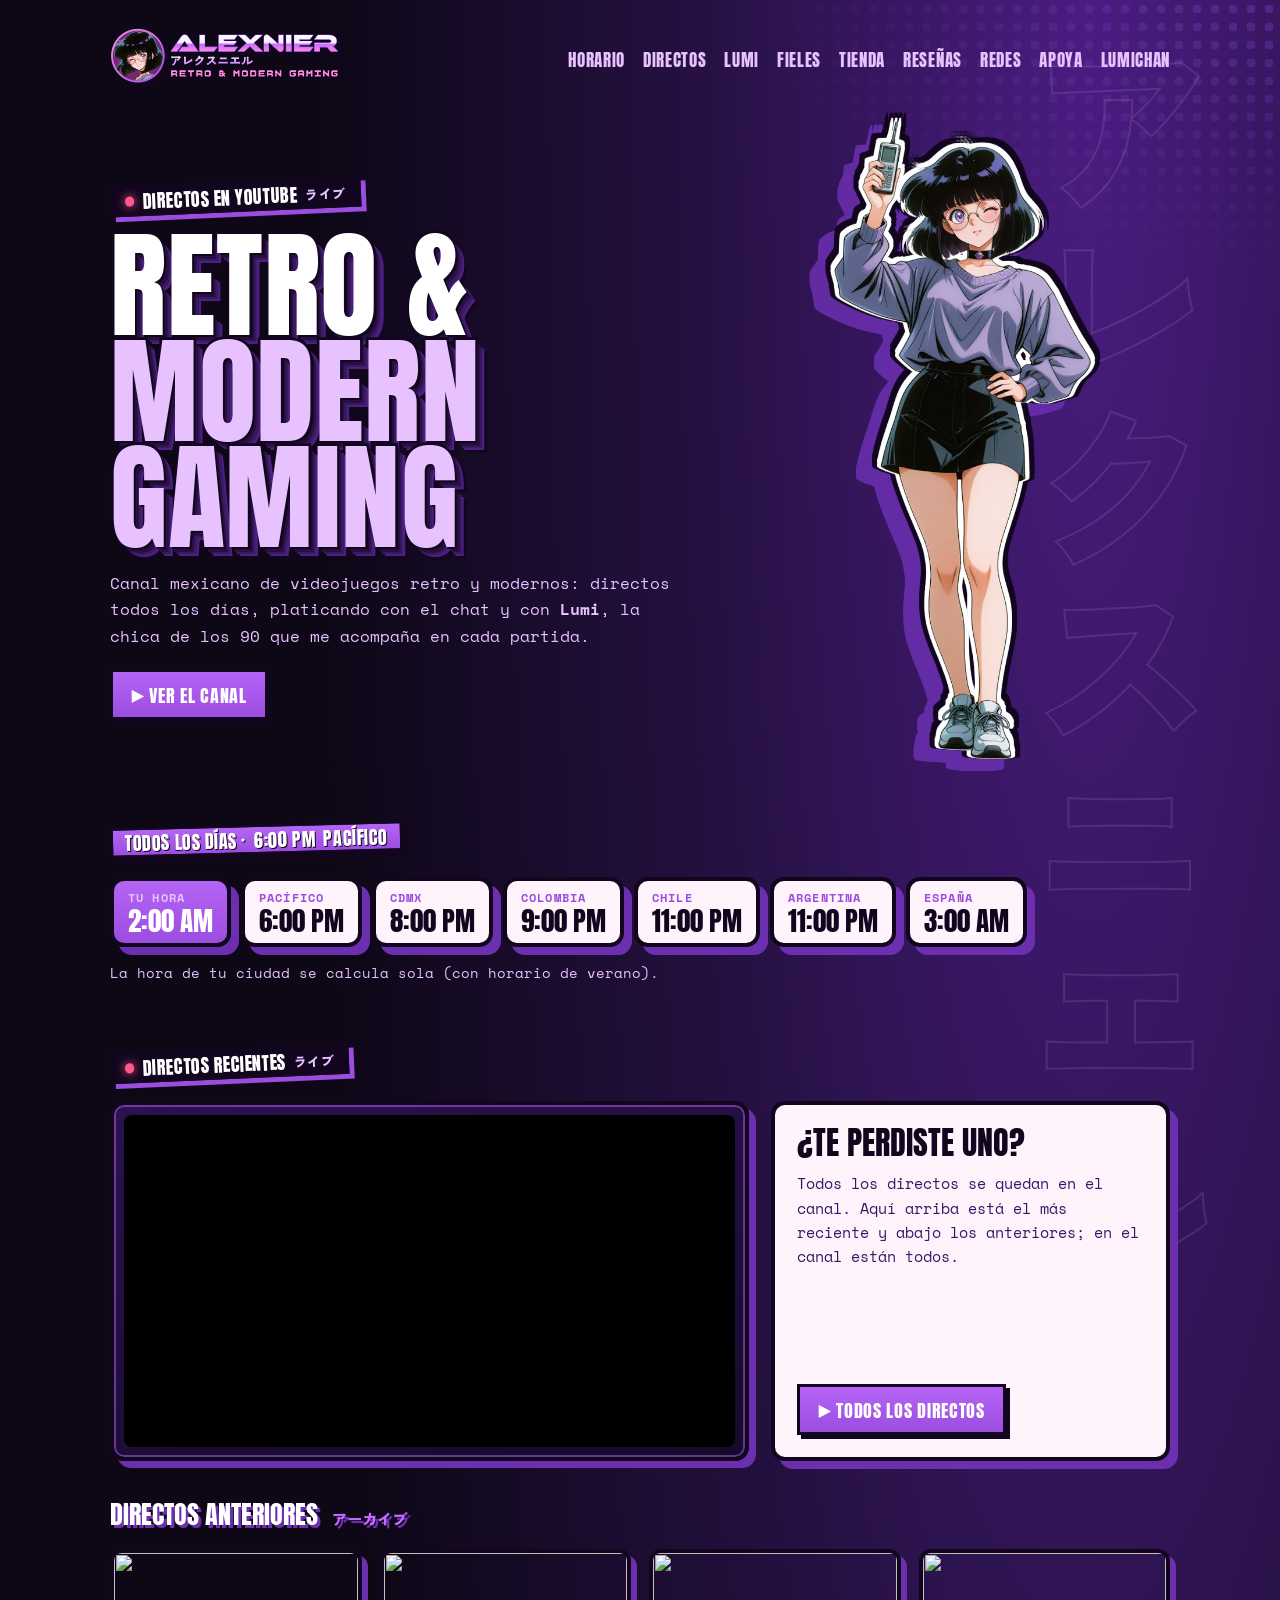
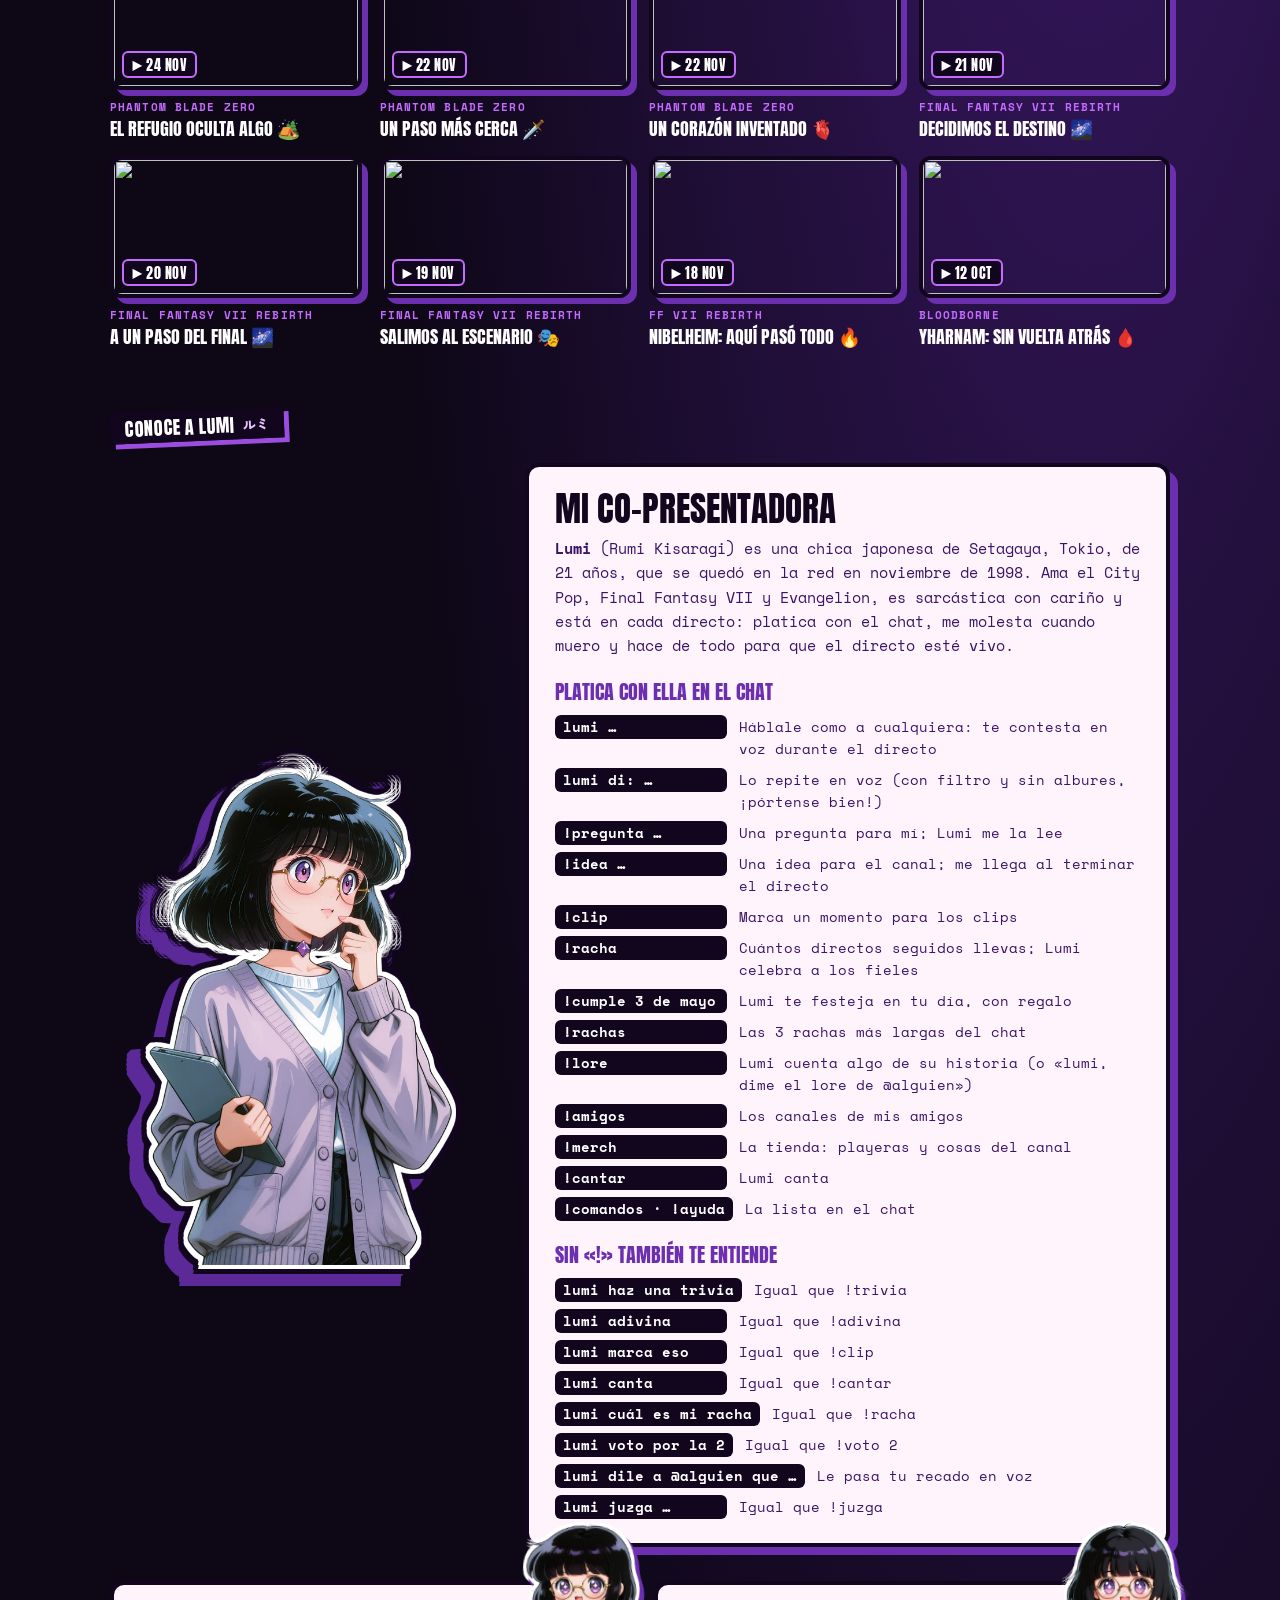
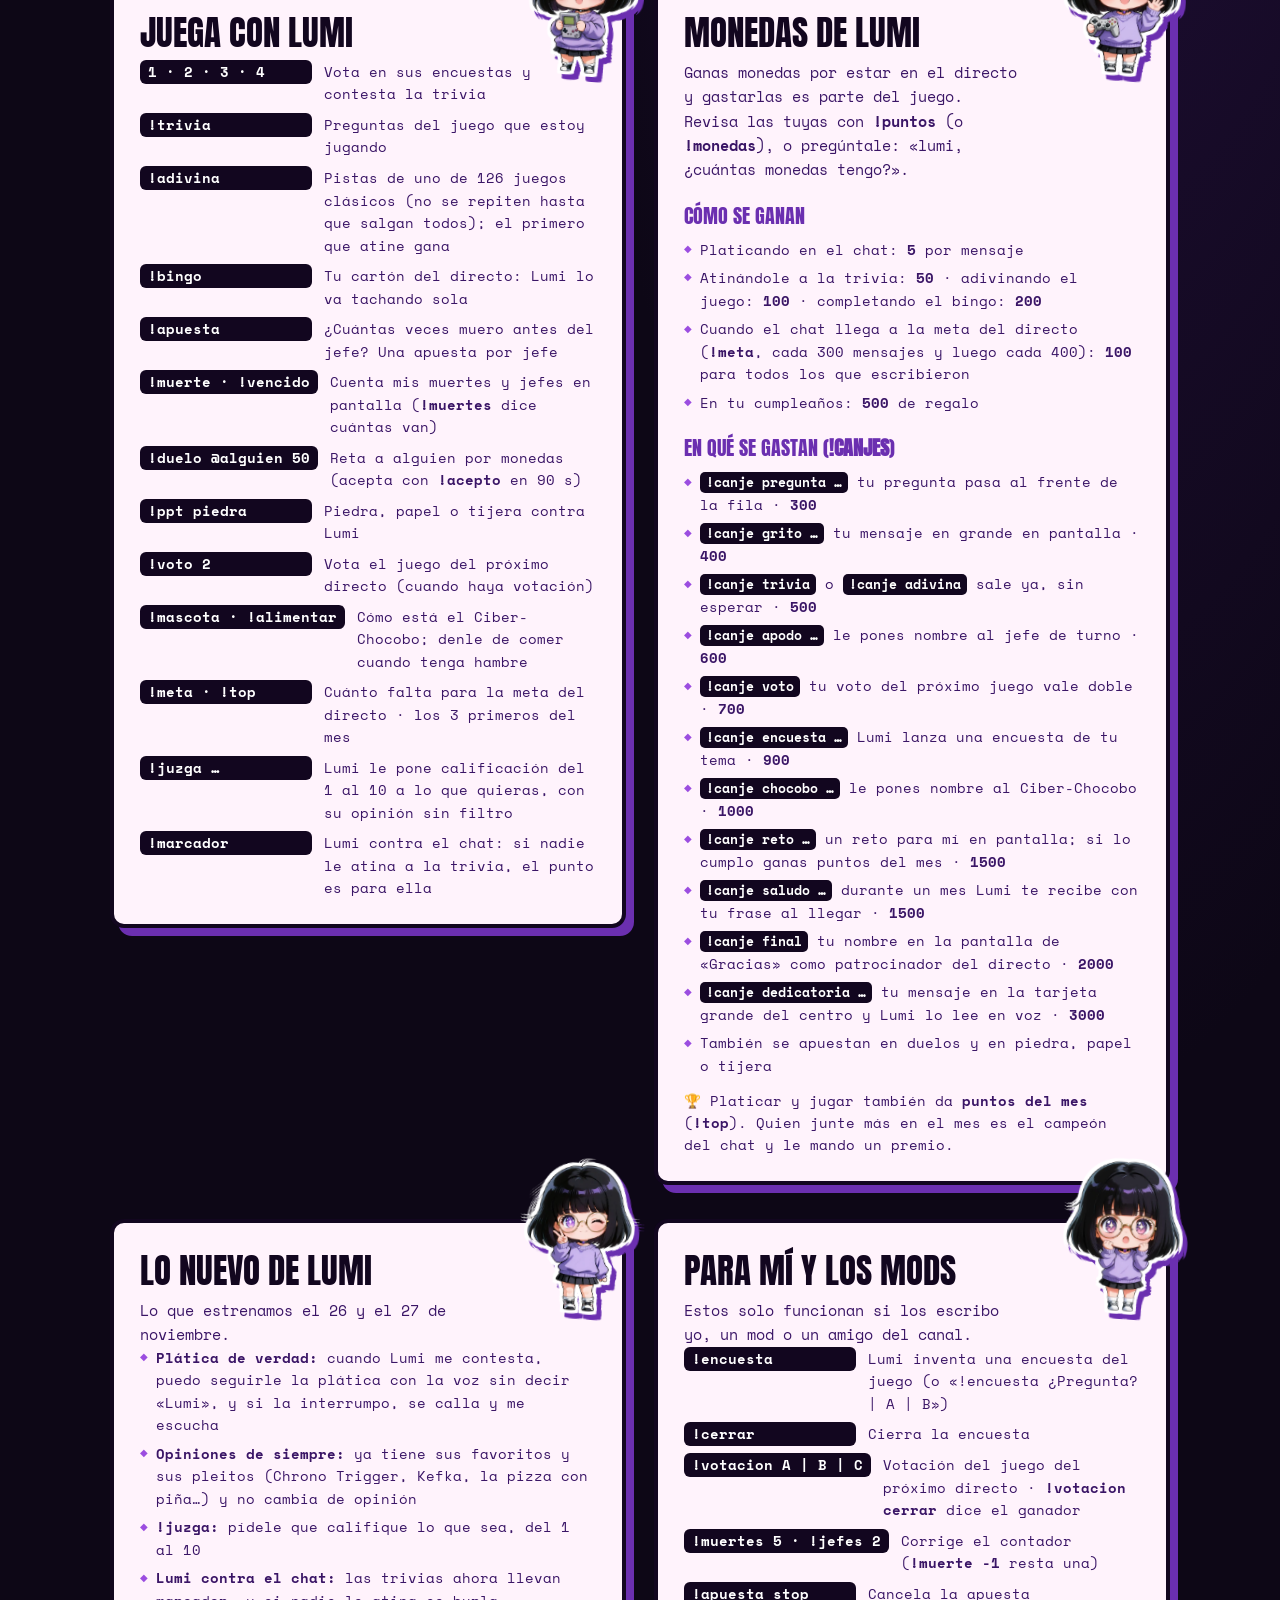
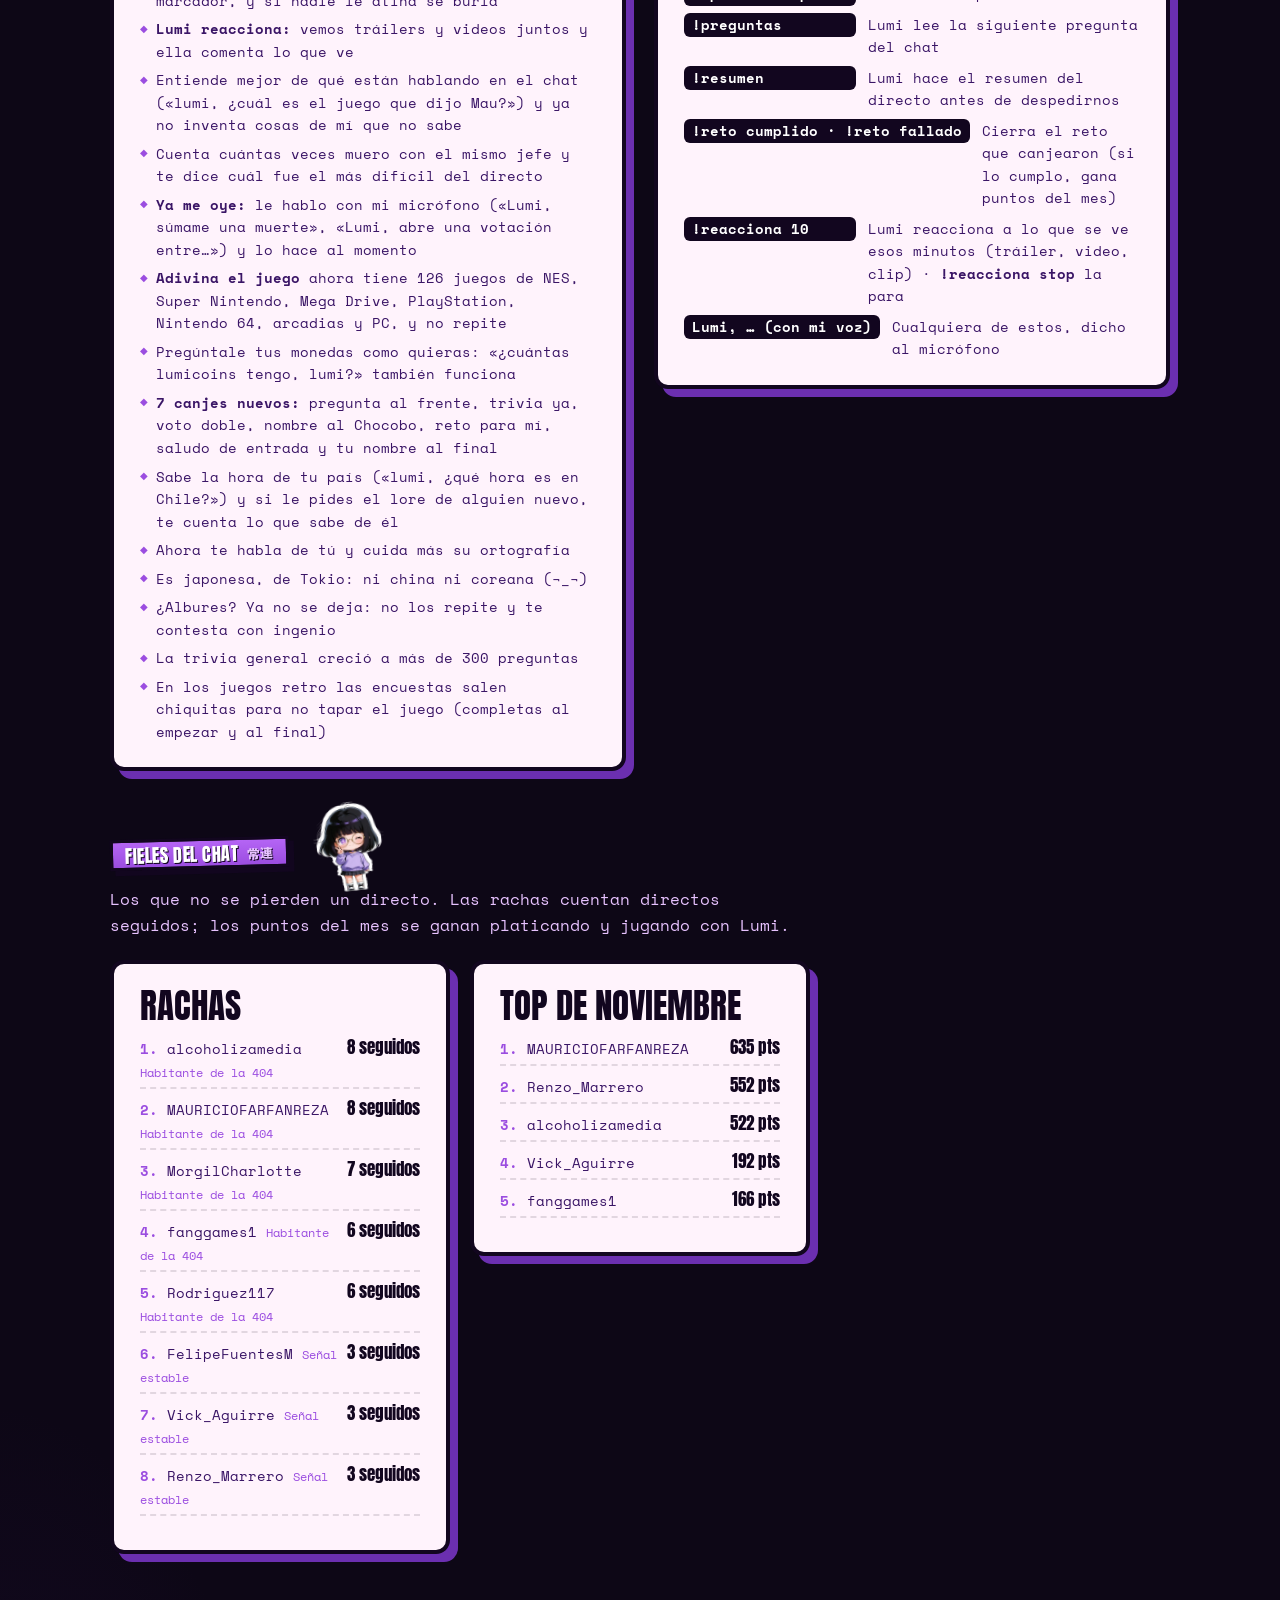
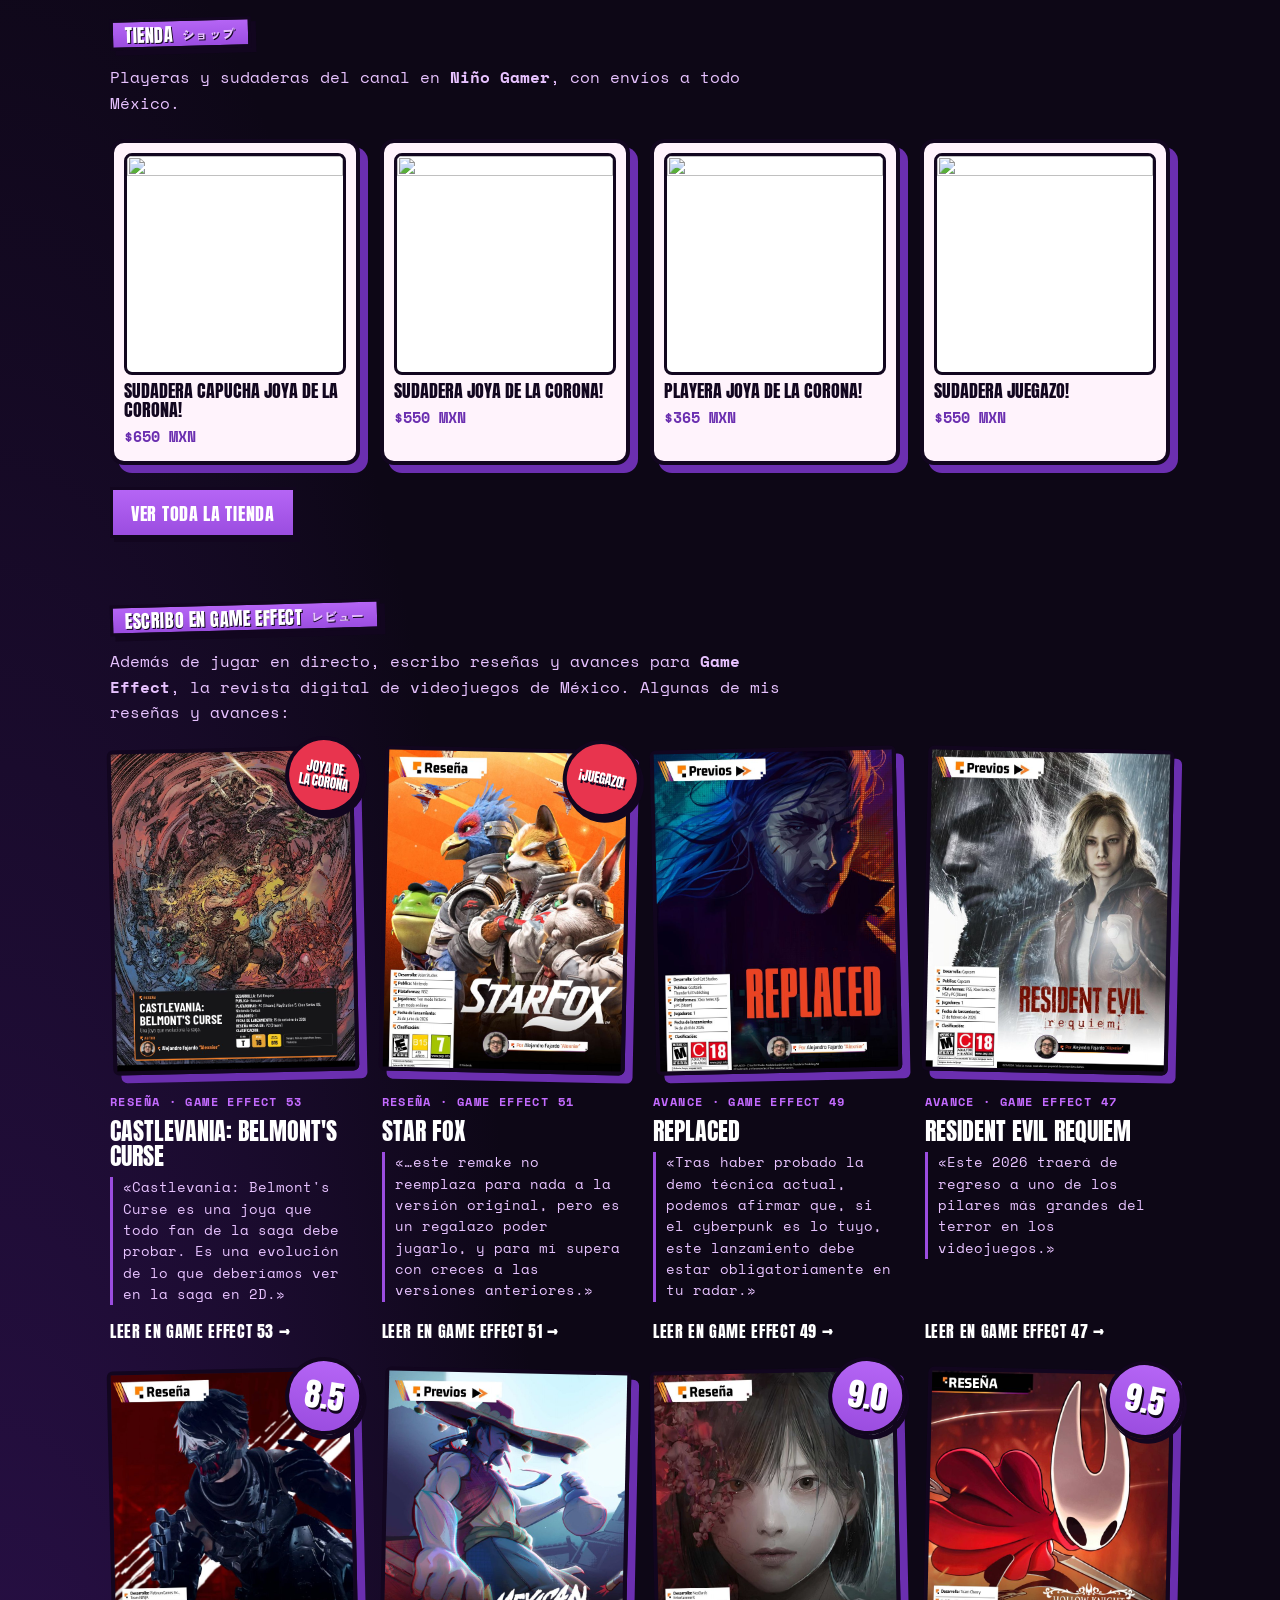
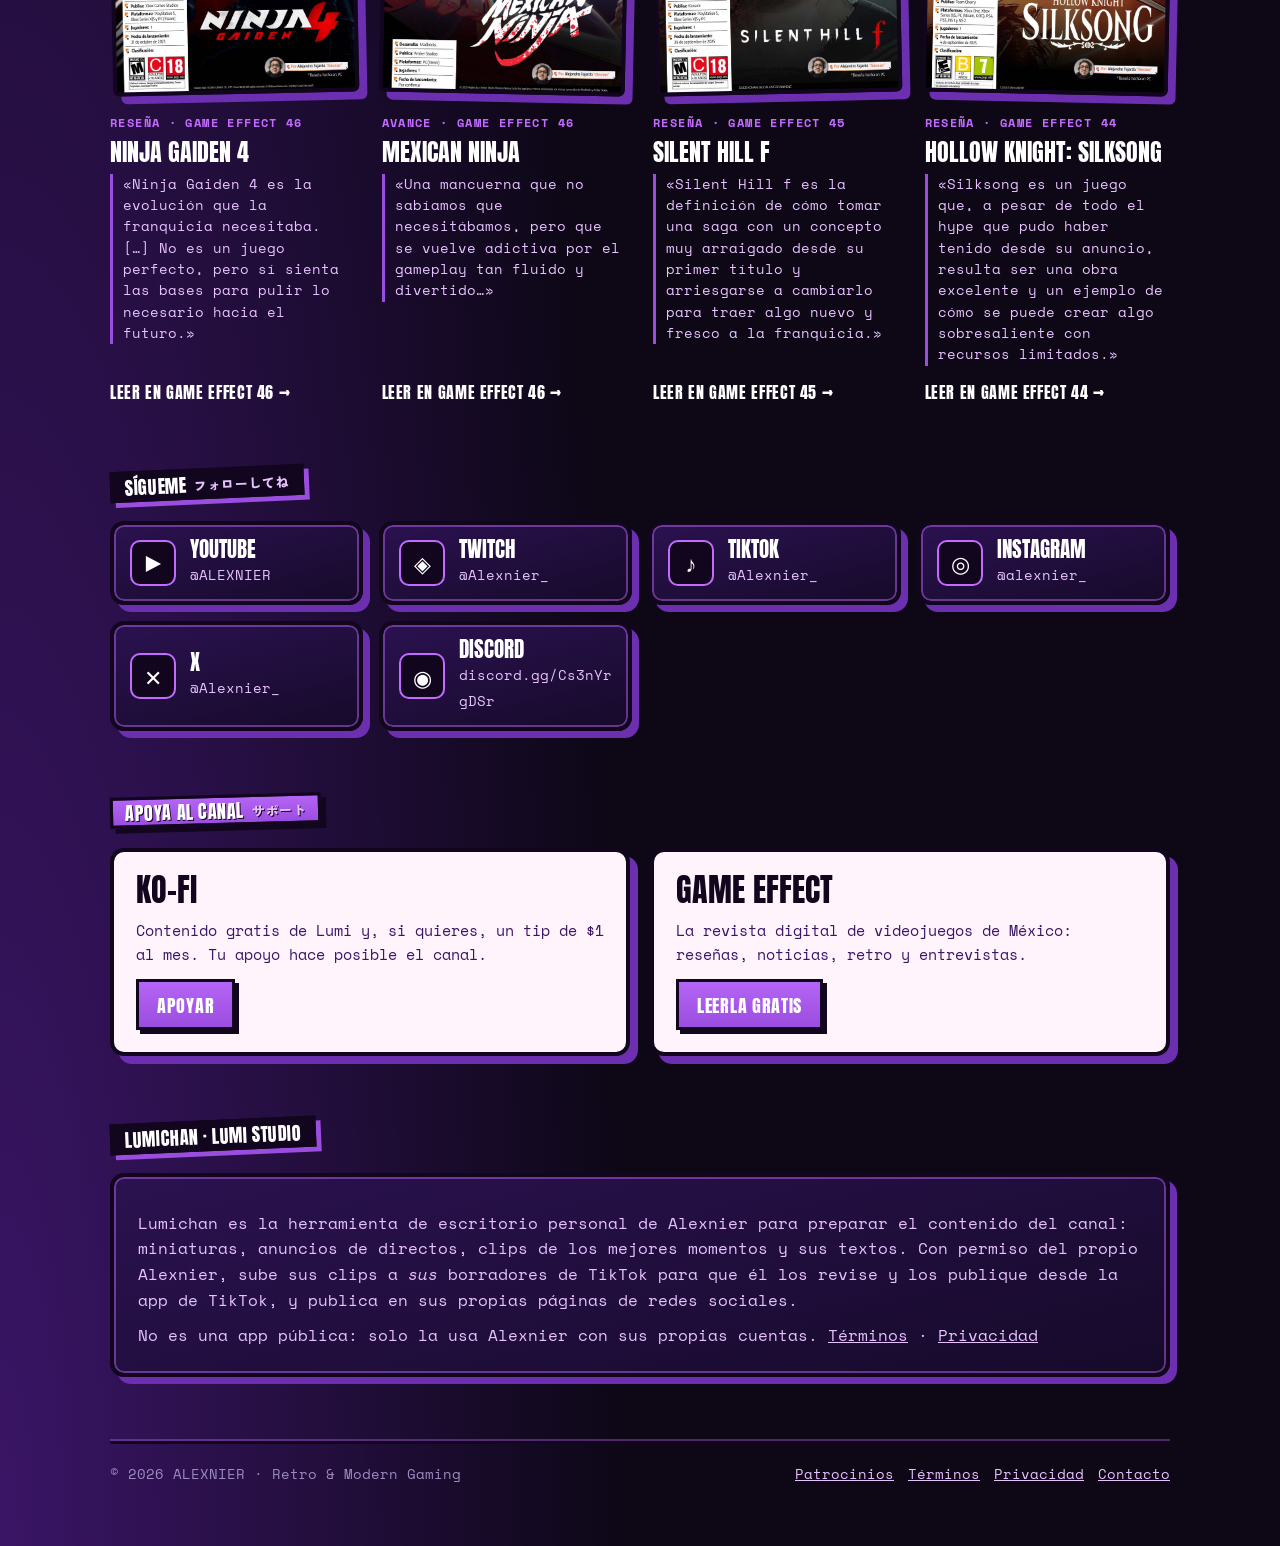
==== commit 96b04d1c: "Página de patrocinios (números al día desde el tablero) y enlace en el pie Co-Authored-By: Claude Op" ====
--- a/index.html
+++ b/index.html
@@ -332,7 +332,7 @@
  </div>
 </section>
 
-<footer><span>© 2026 ALEXNIER · Retro &amp; Modern Gaming</span><span><a href="terminos.html">Términos</a><a href="privacidad.html">Privacidad</a><a href="https://linktr.ee/Alexnier">Contacto</a></span></footer>
+<footer><span>© 2026 ALEXNIER · Retro &amp; Modern Gaming</span><span><a href="patrocinios.html">Patrocinios</a><a href="terminos.html">Términos</a><a href="privacidad.html">Privacidad</a><a href="https://linktr.ee/Alexnier">Contacto</a></span></footer>
 </div>
 <script>
 /* El horario en varias ciudades y en la del visitante, desde la hora base (6:00 PM en Tijuana = Pacífico de México). */
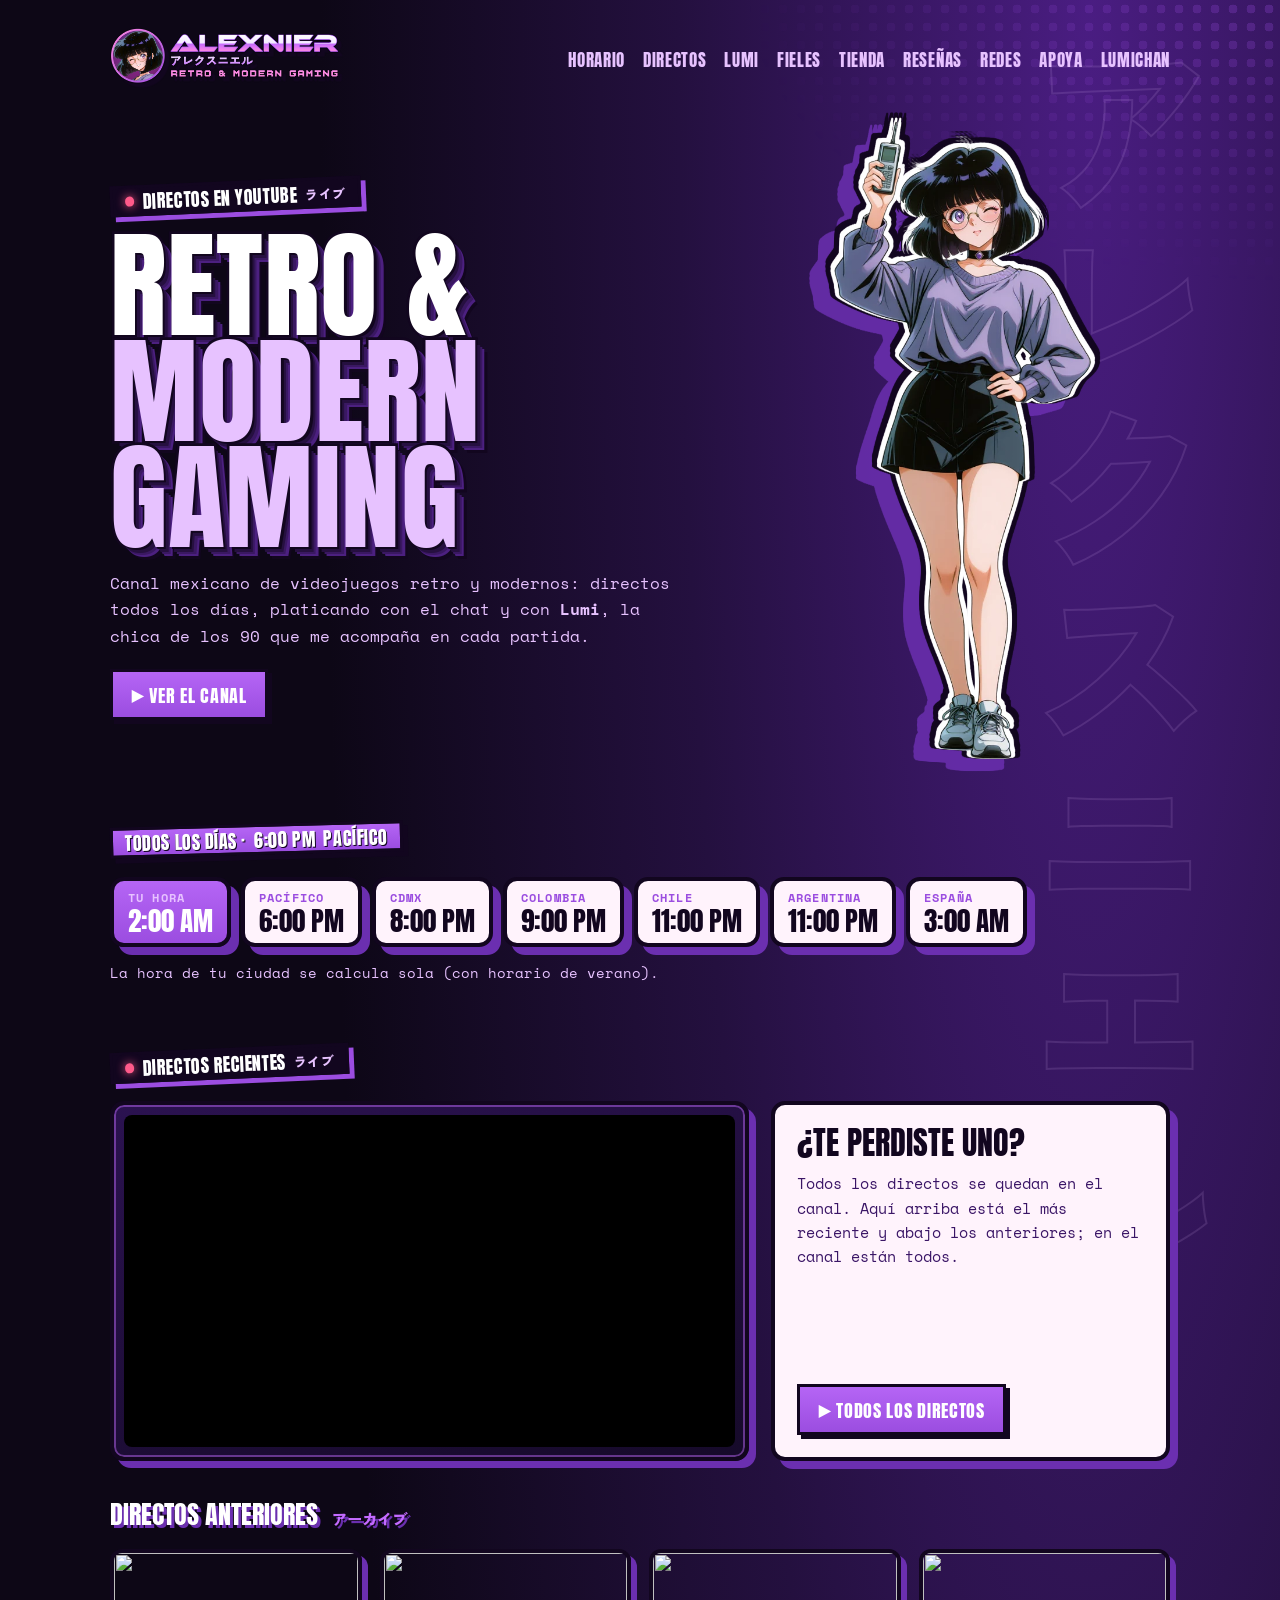
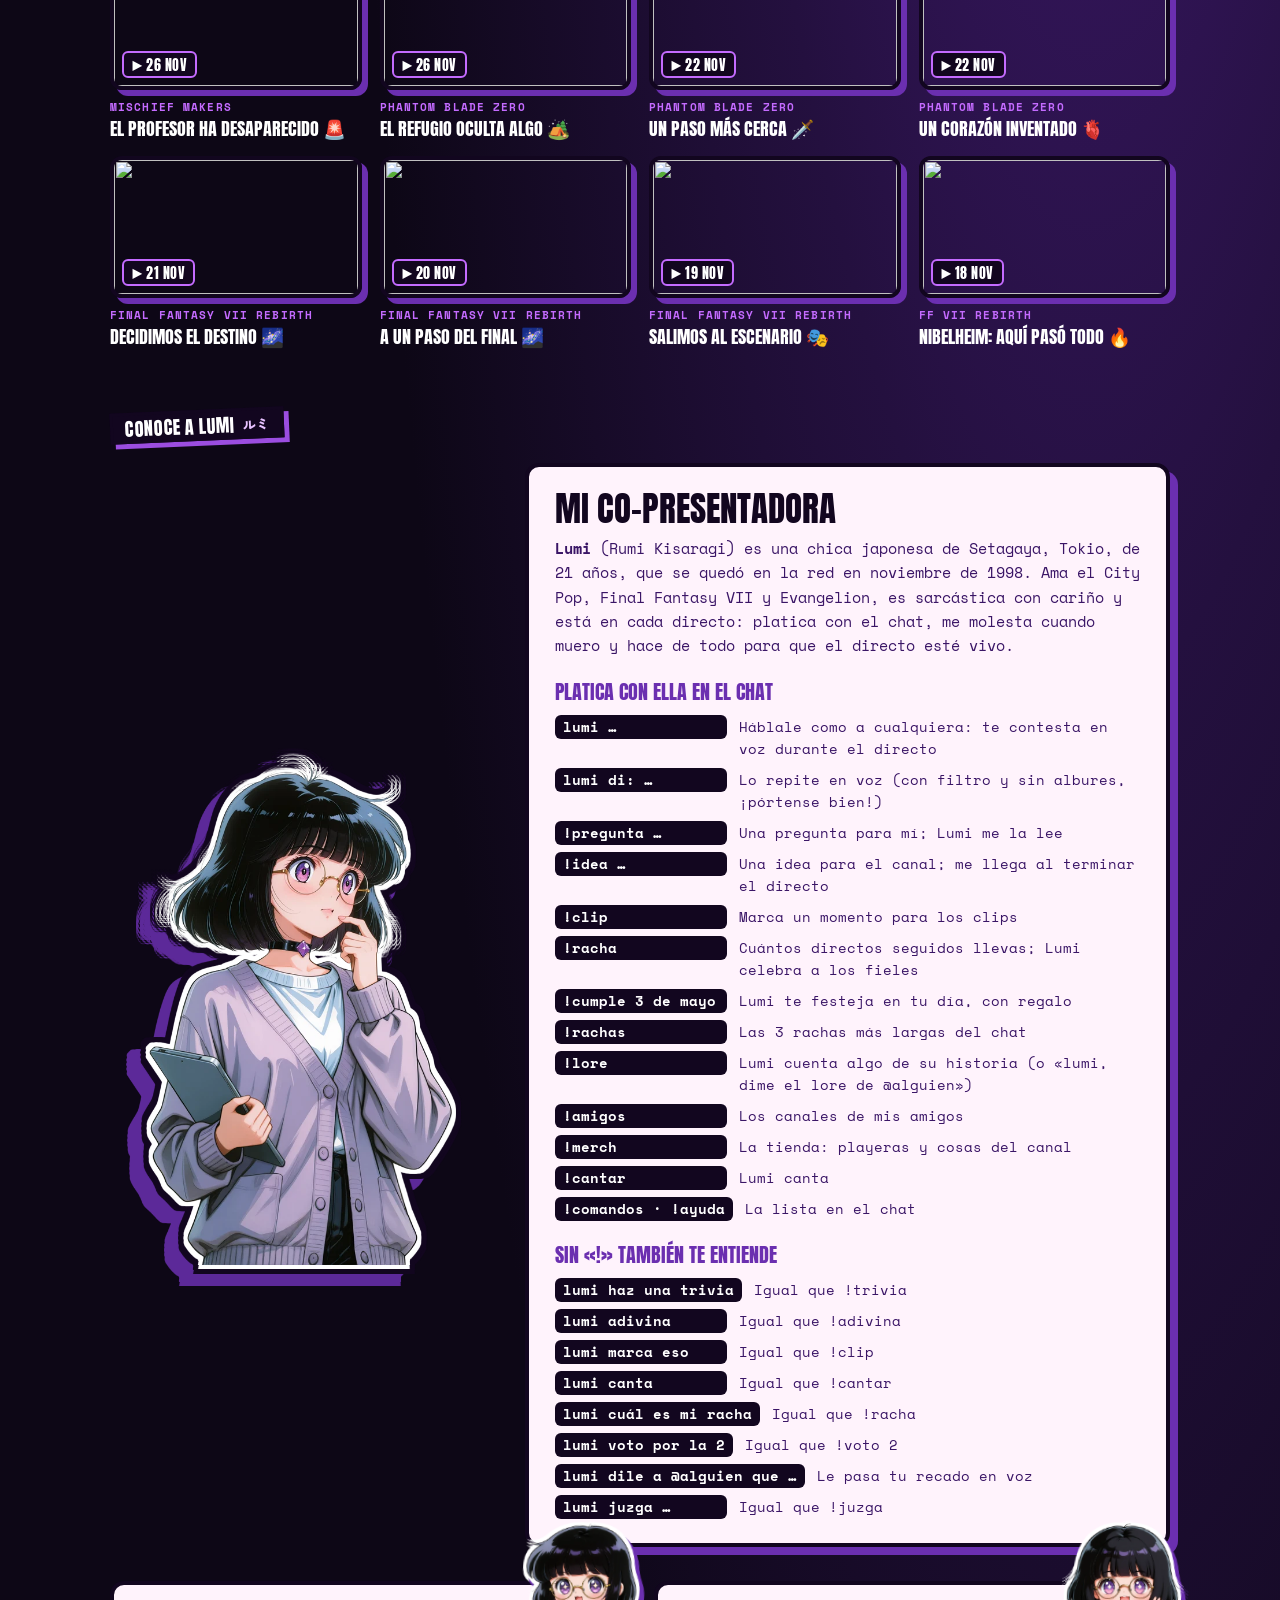
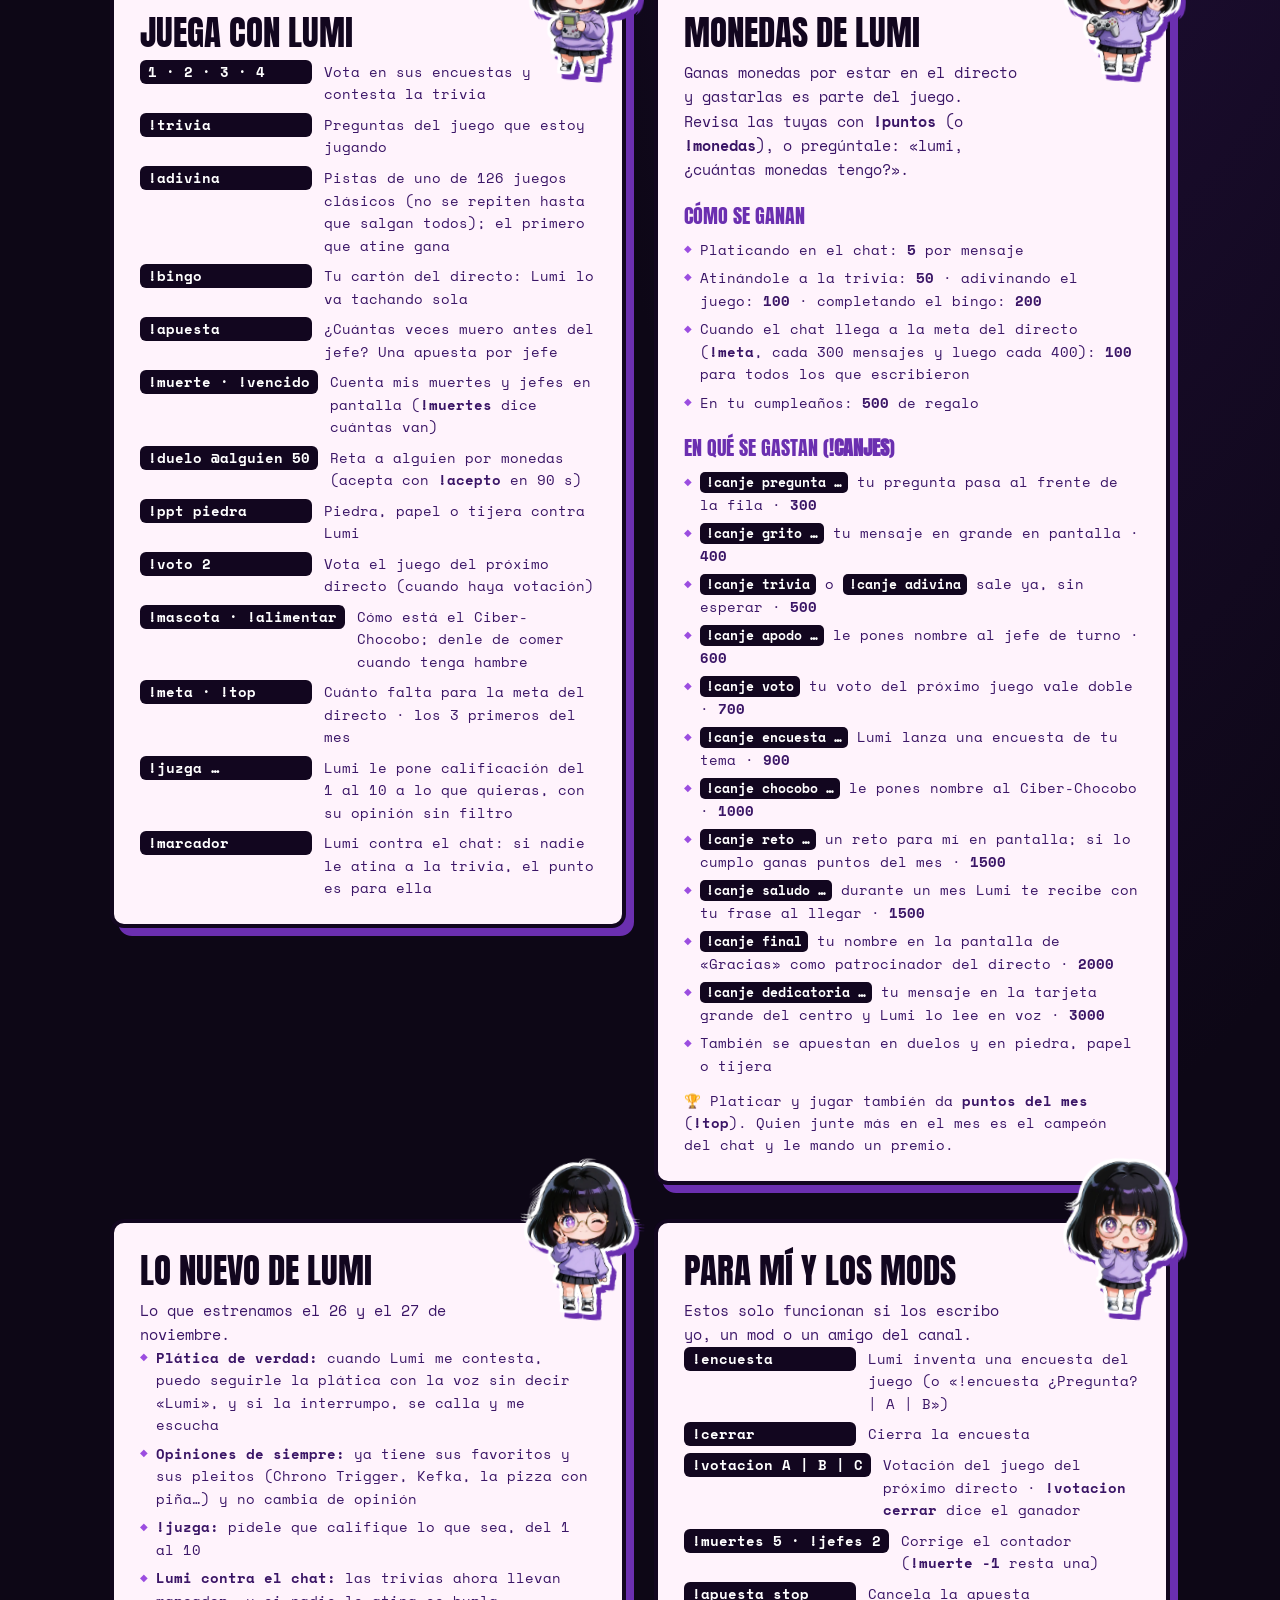
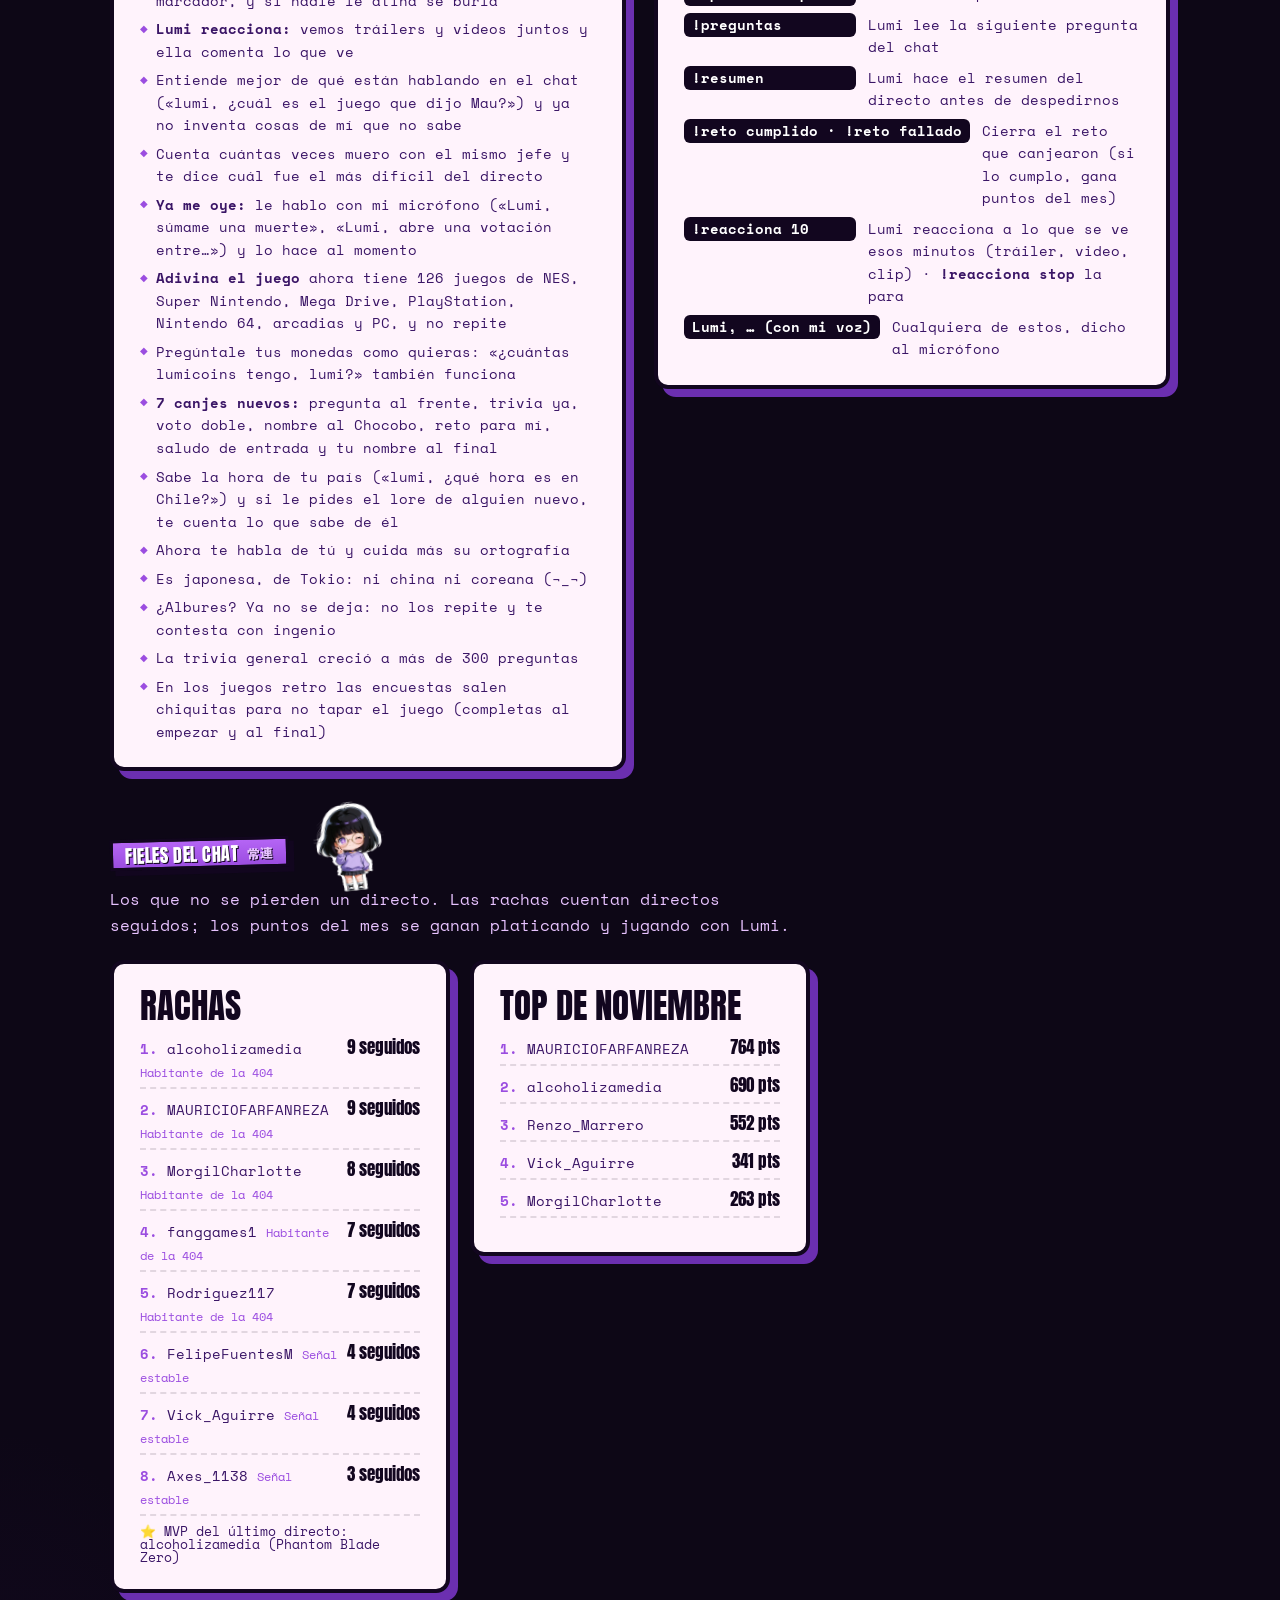
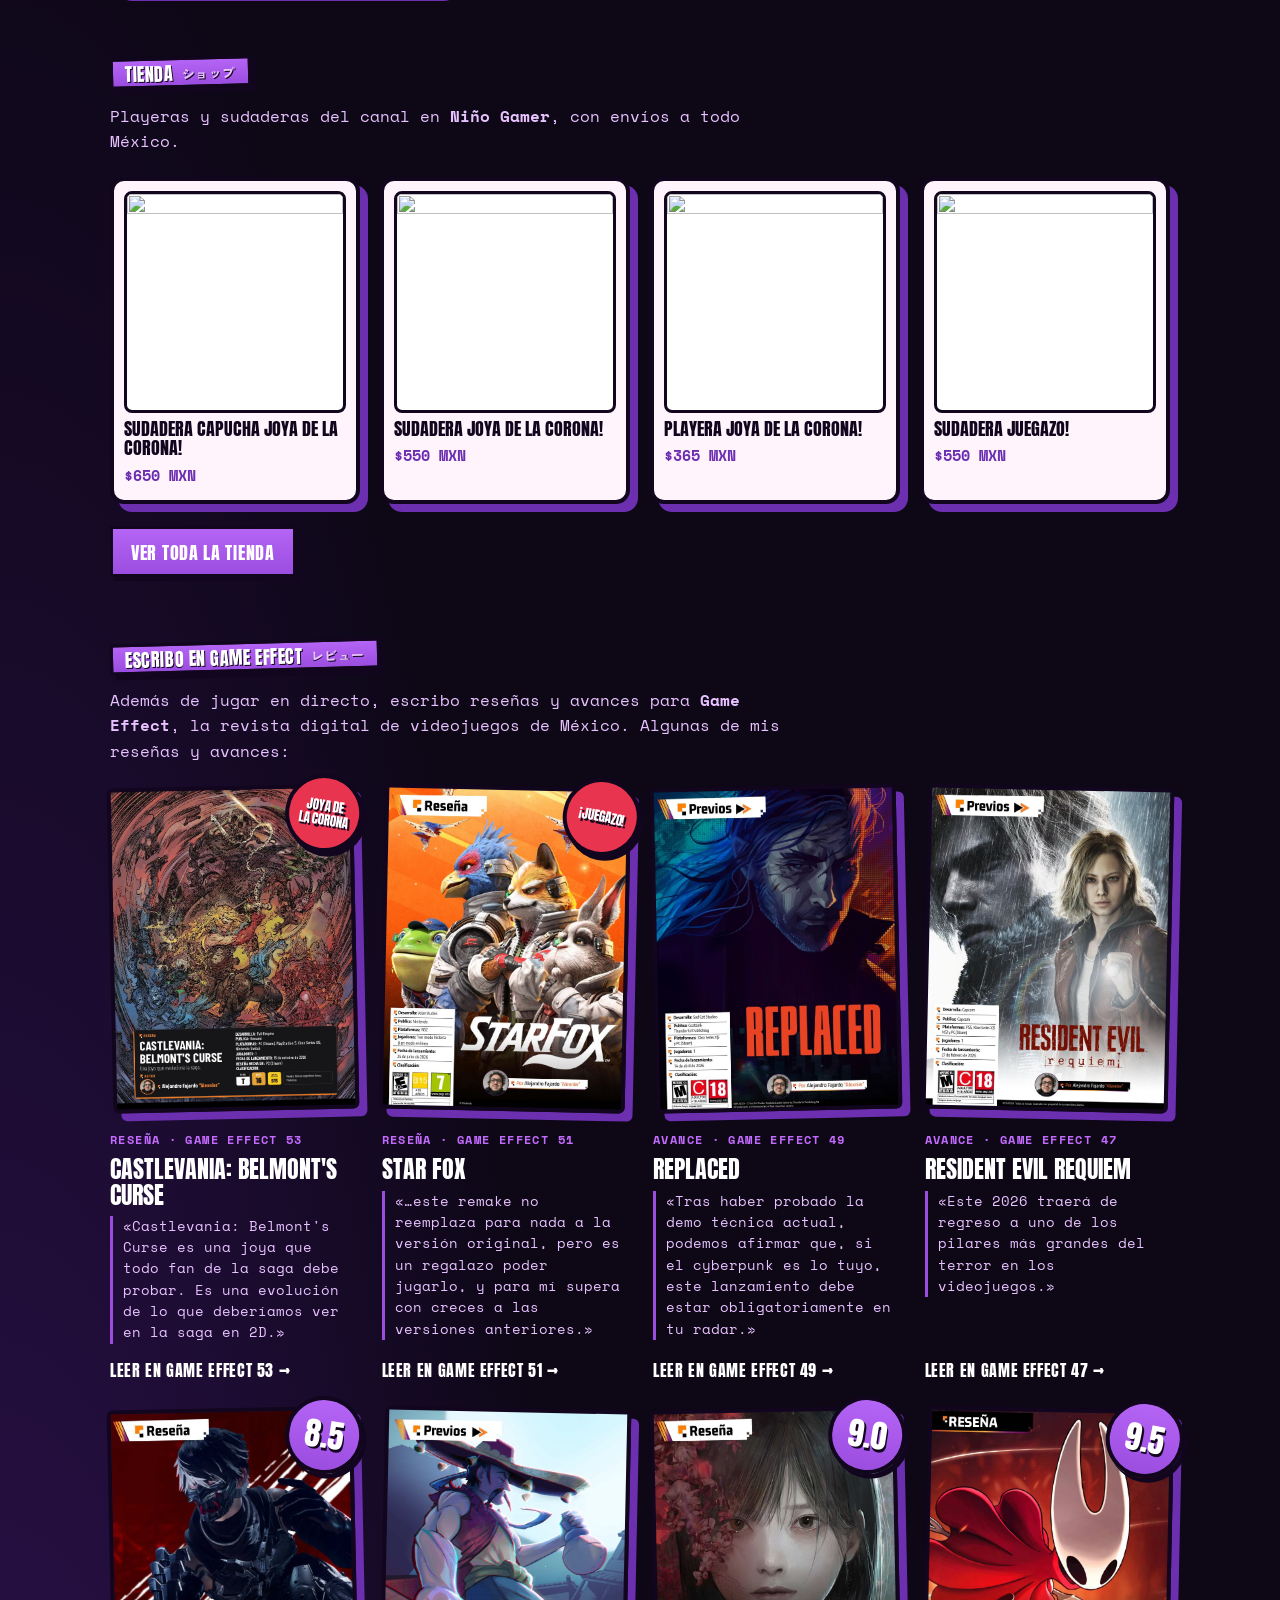
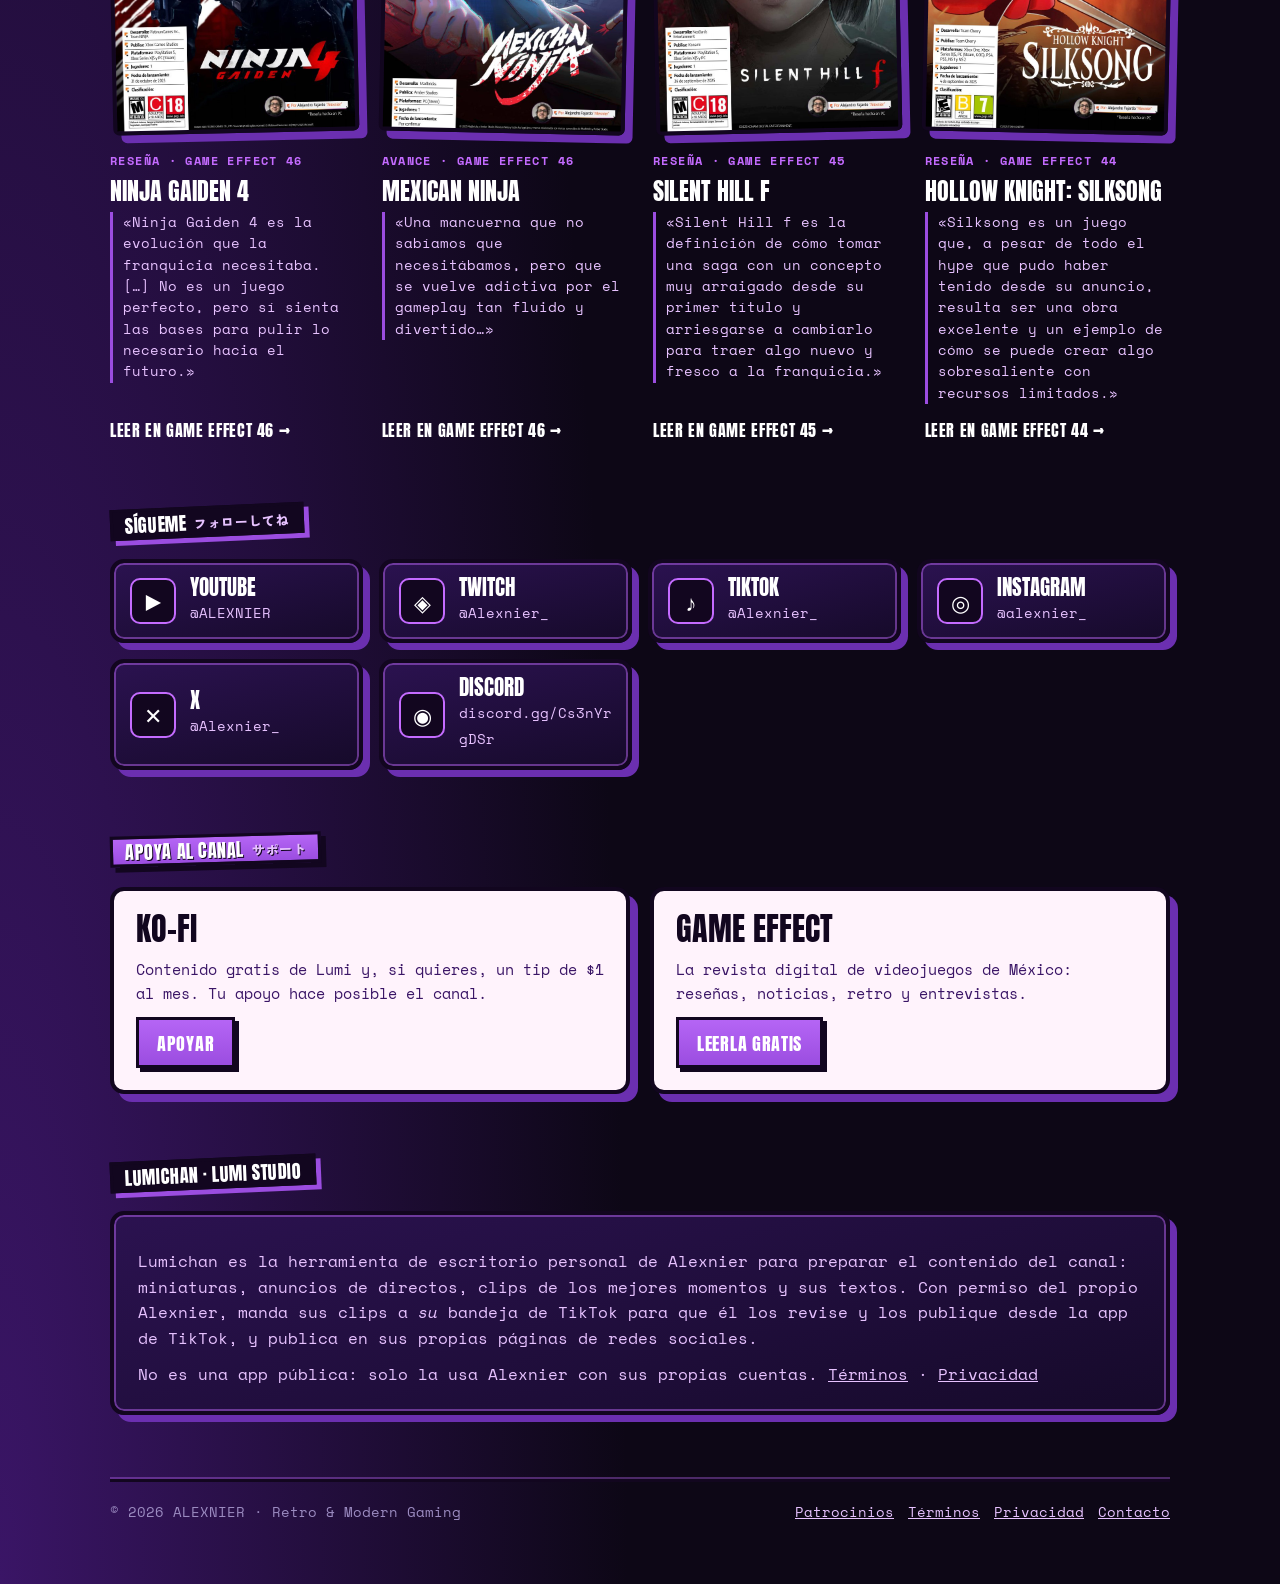
==== commit 6a18735f: "Privacidad y términos completos: chat y Lumi, IA, Ko-fi, campañas, cuentas conectadas, API de YouTub" ====
--- a/index.html
+++ b/index.html
@@ -326,7 +326,7 @@
  <h2><span class="cinta osc">Lumichan · Lumi Studio</span></h2>
  <div class="panel lumichan">
   <p>Lumichan es la herramienta de escritorio personal de Alexnier para preparar el contenido del canal: miniaturas, anuncios de directos,
-  clips de los mejores momentos y sus textos. Con permiso del propio Alexnier, sube sus clips a <em>sus</em> borradores de TikTok para que él
+  clips de los mejores momentos y sus textos. Con permiso del propio Alexnier, manda sus clips a <em>su</em> bandeja de TikTok para que él
   los revise y los publique desde la app de TikTok, y publica en sus propias páginas de redes sociales.</p>
   <p>No es una app pública: solo la usa Alexnier con sus propias cuentas. <a href="terminos.html">Términos</a> · <a href="privacidad.html">Privacidad</a></p>
  </div>
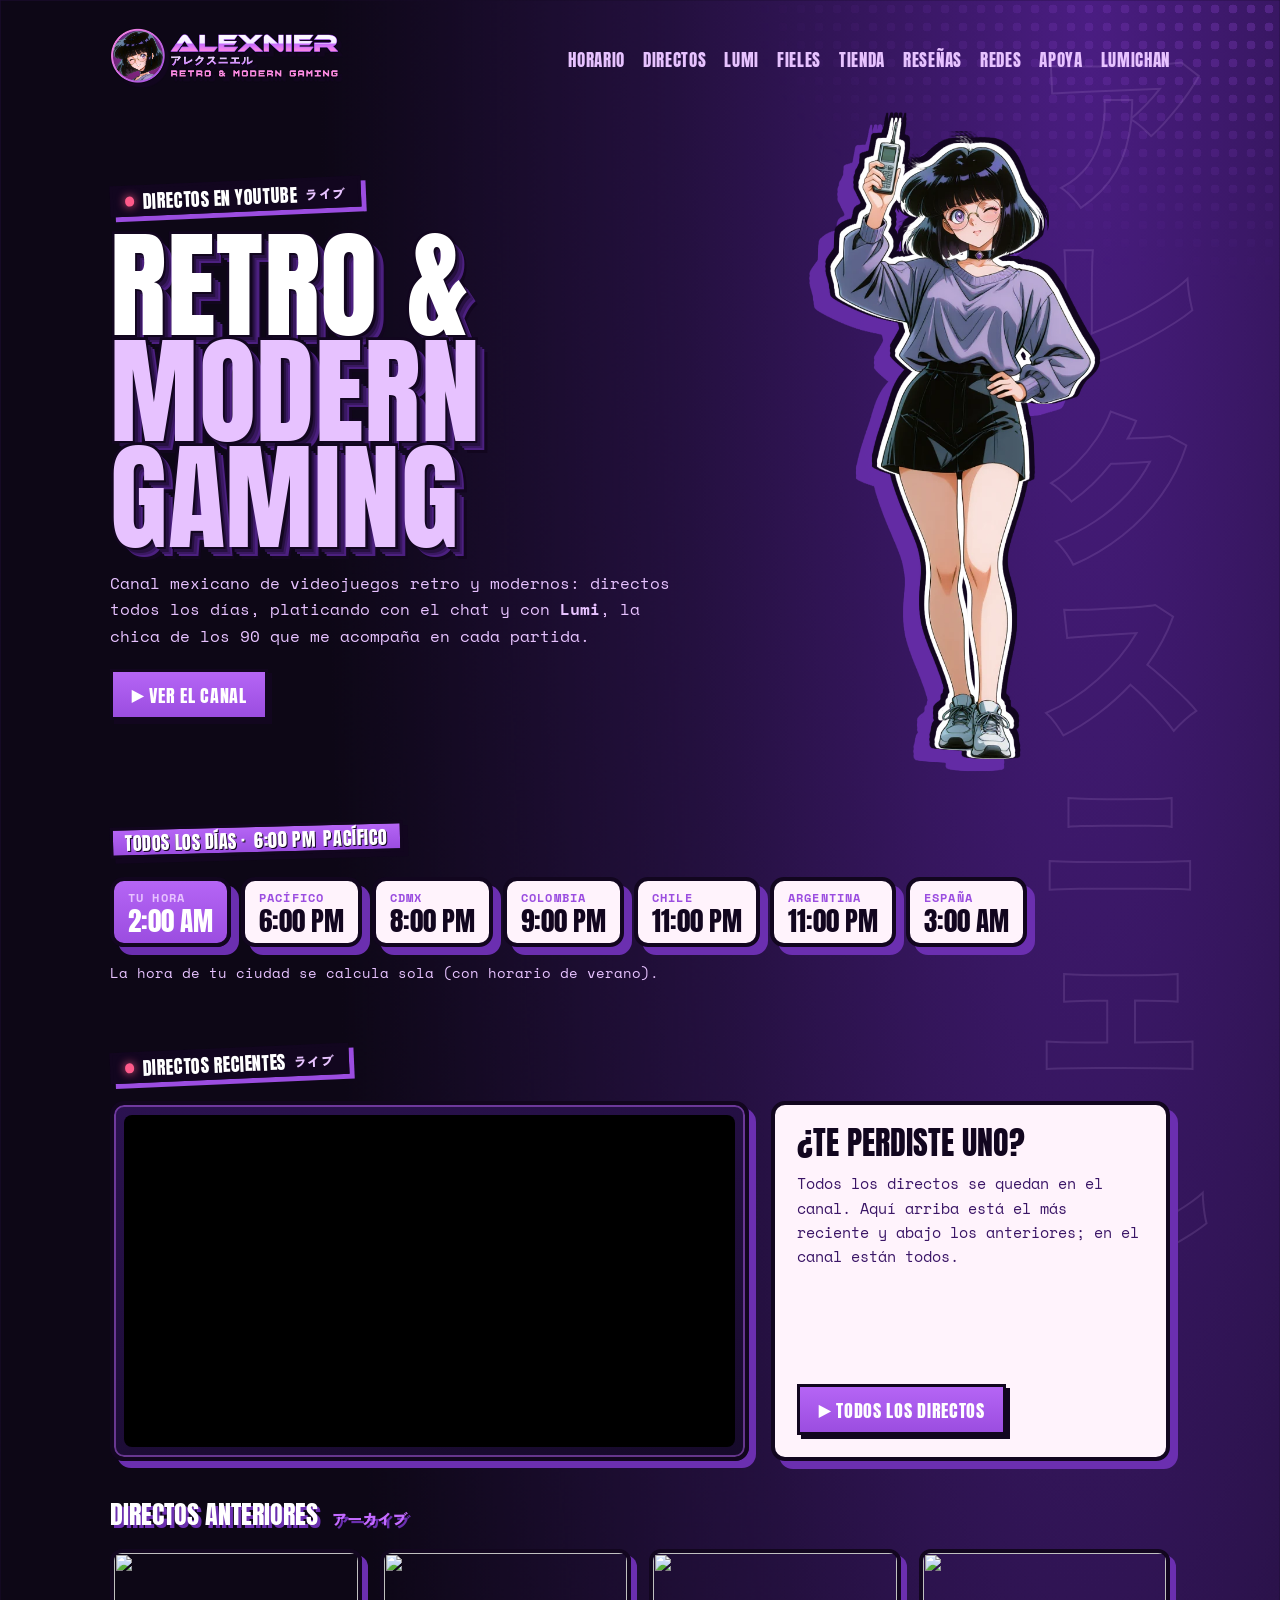
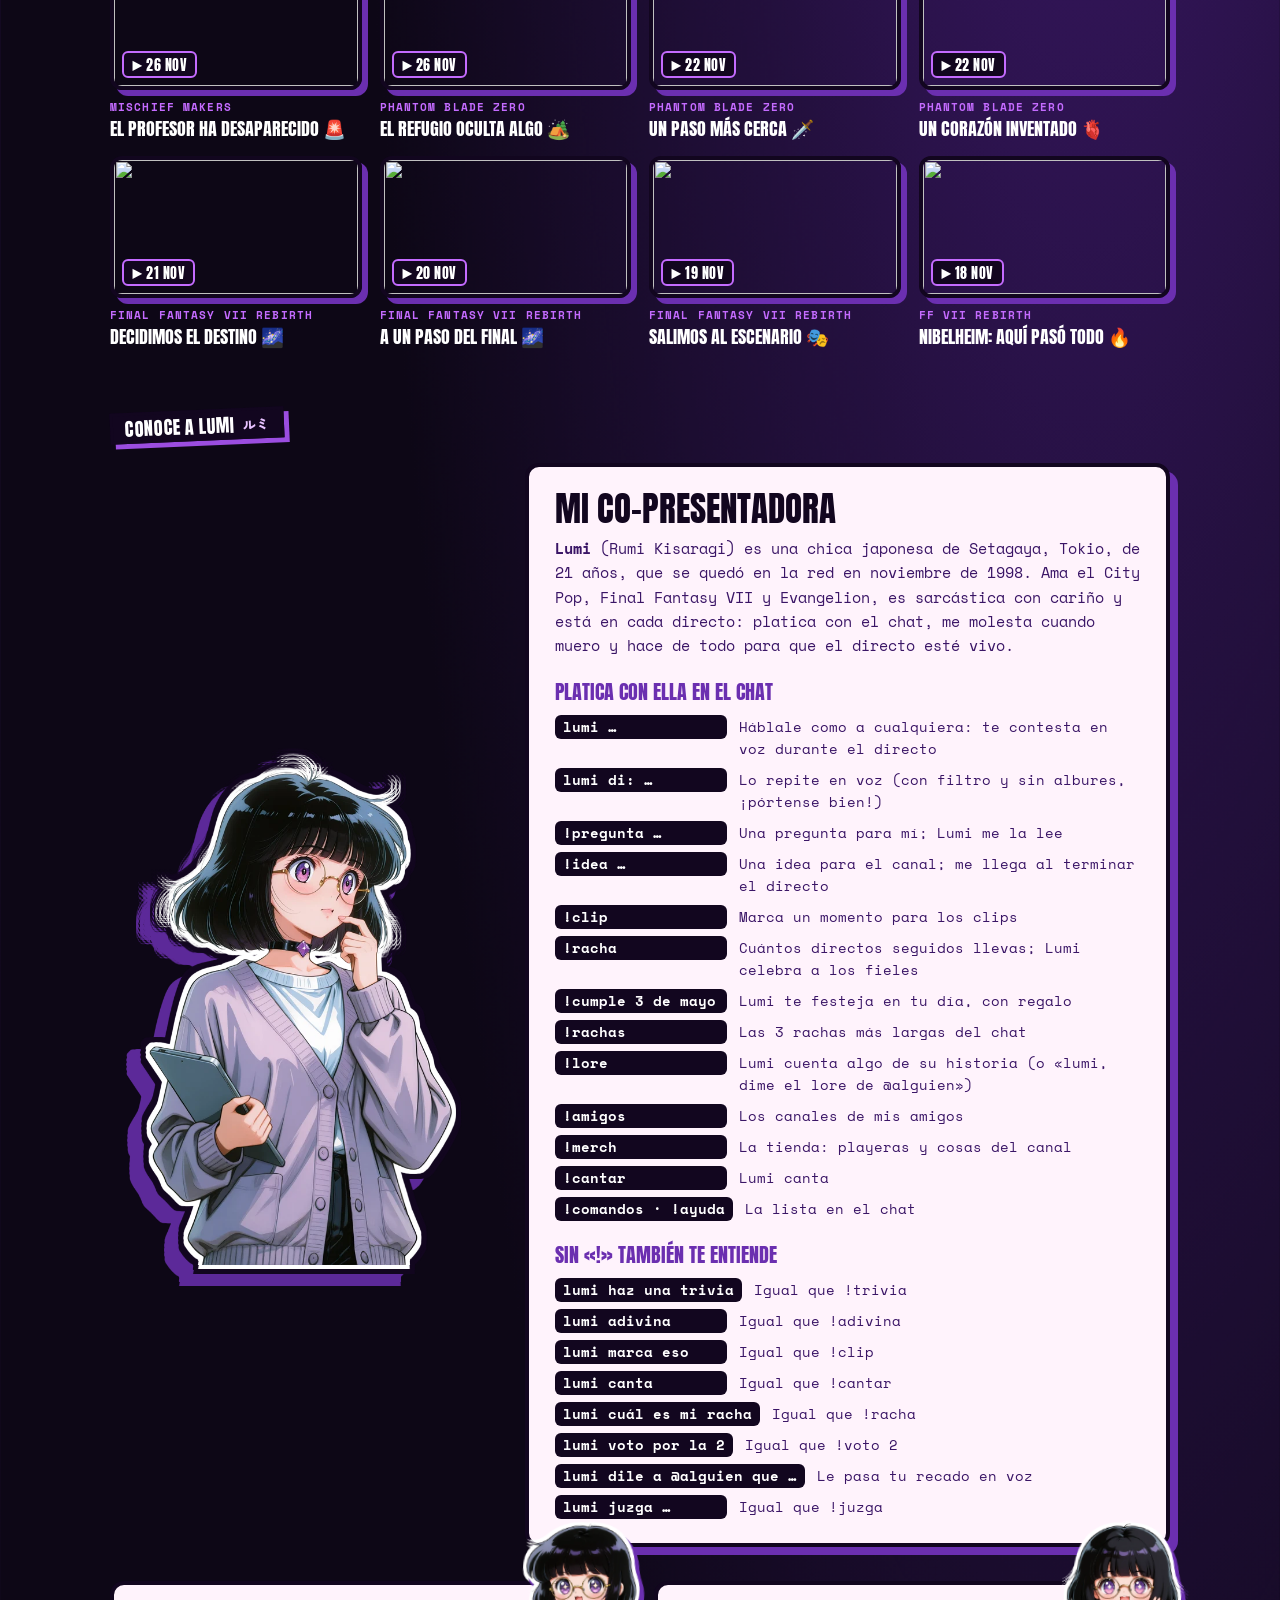
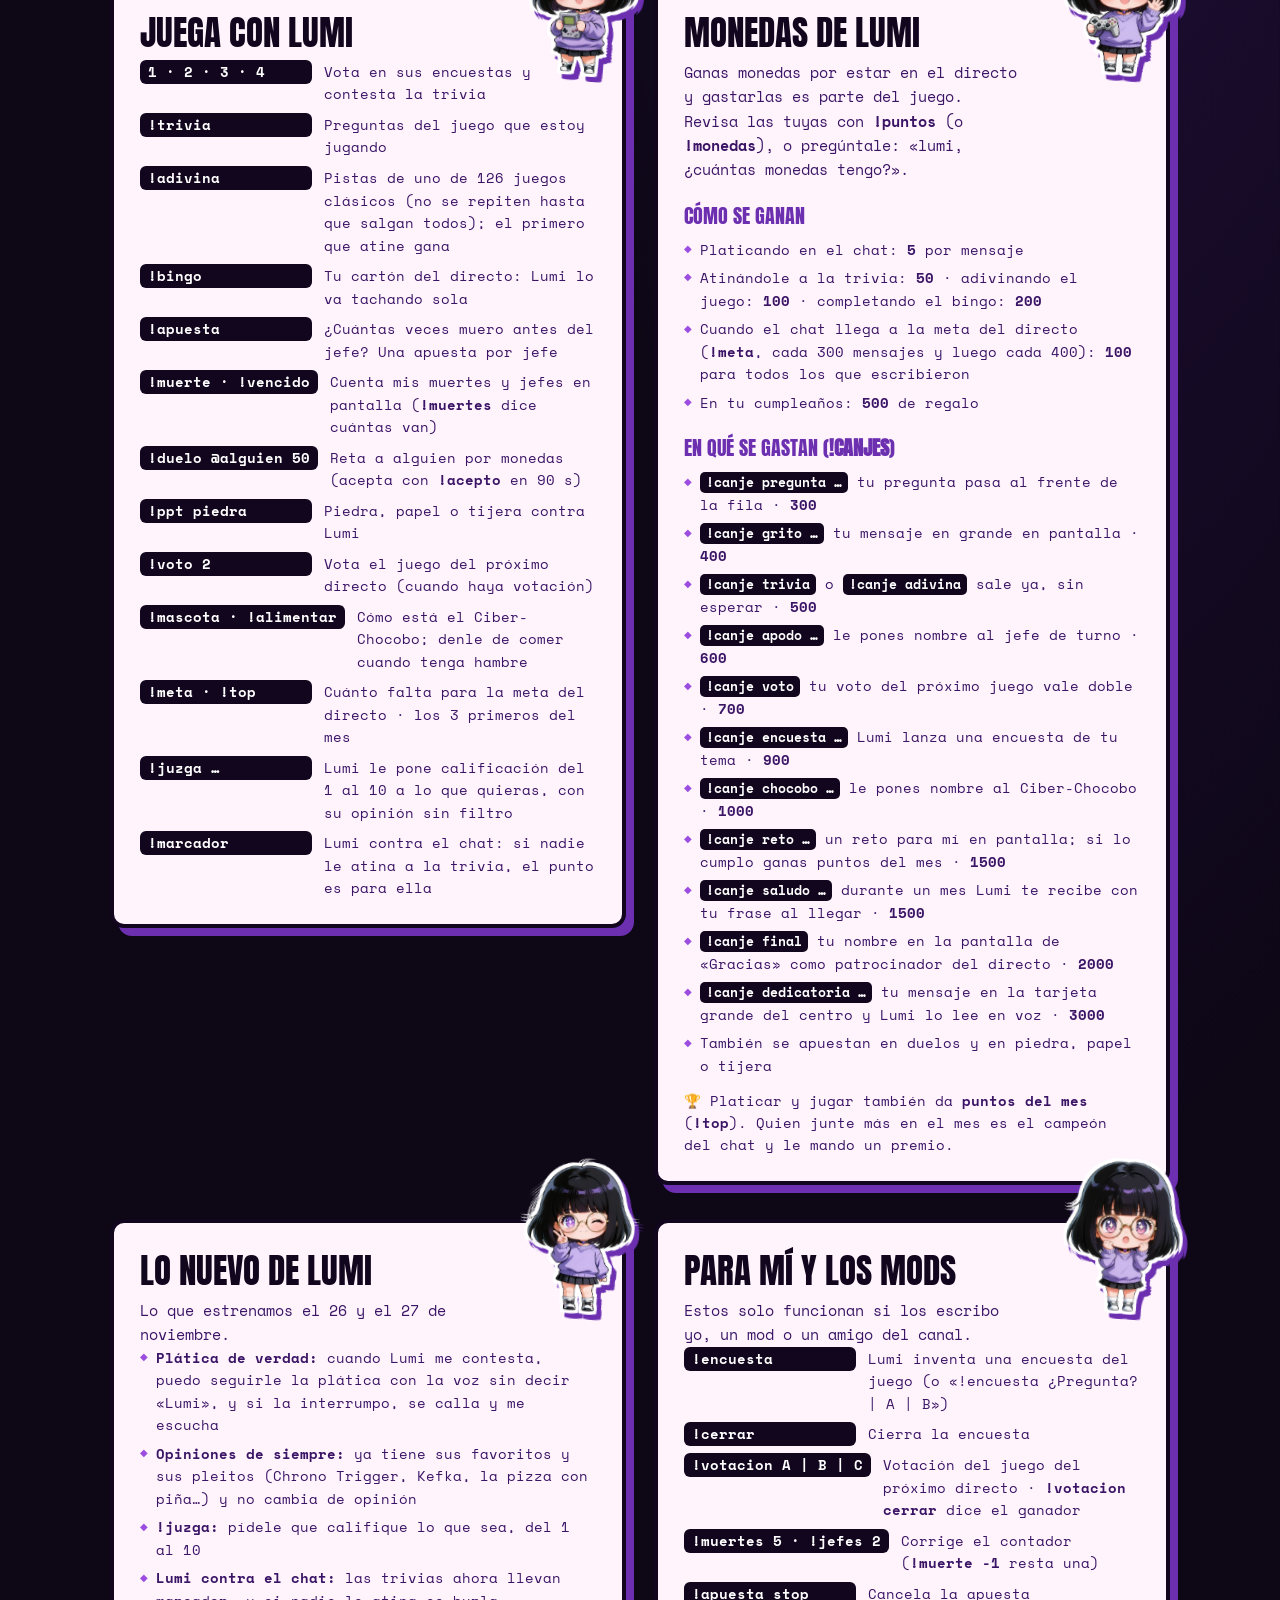
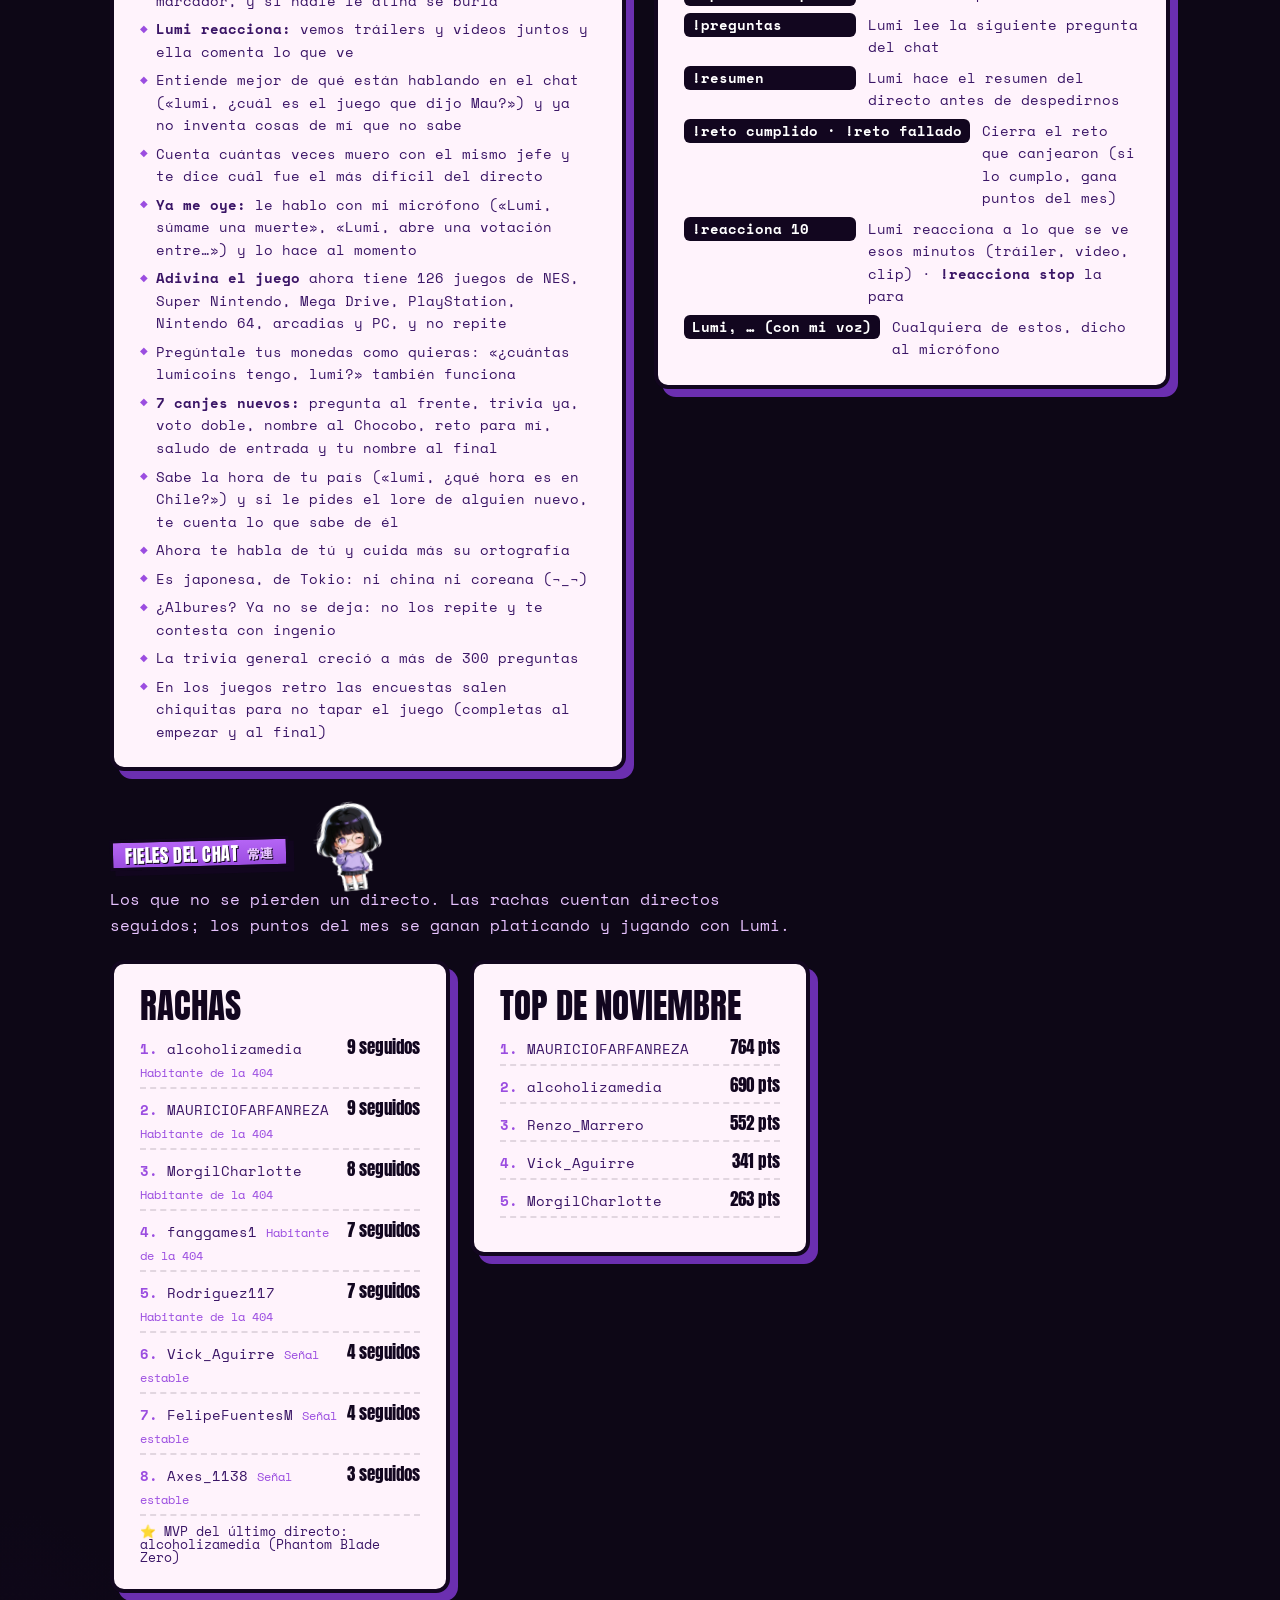
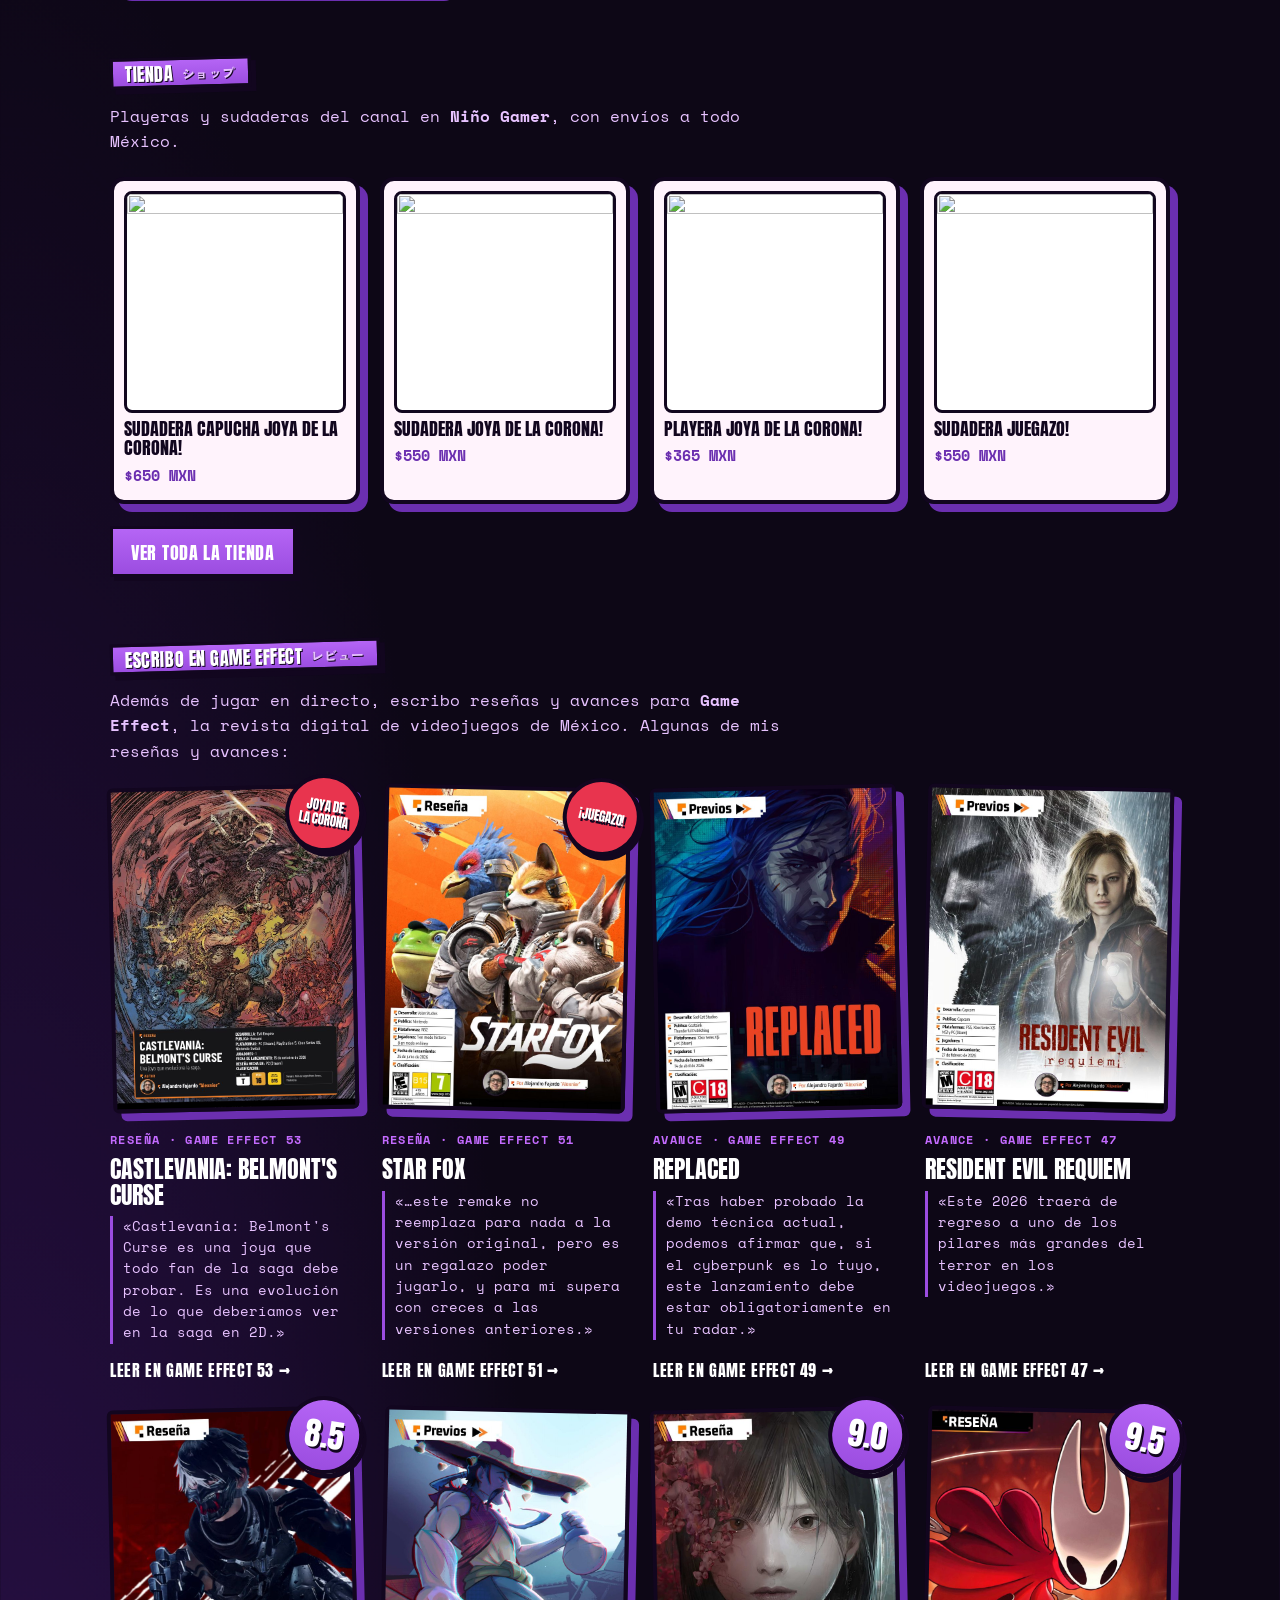
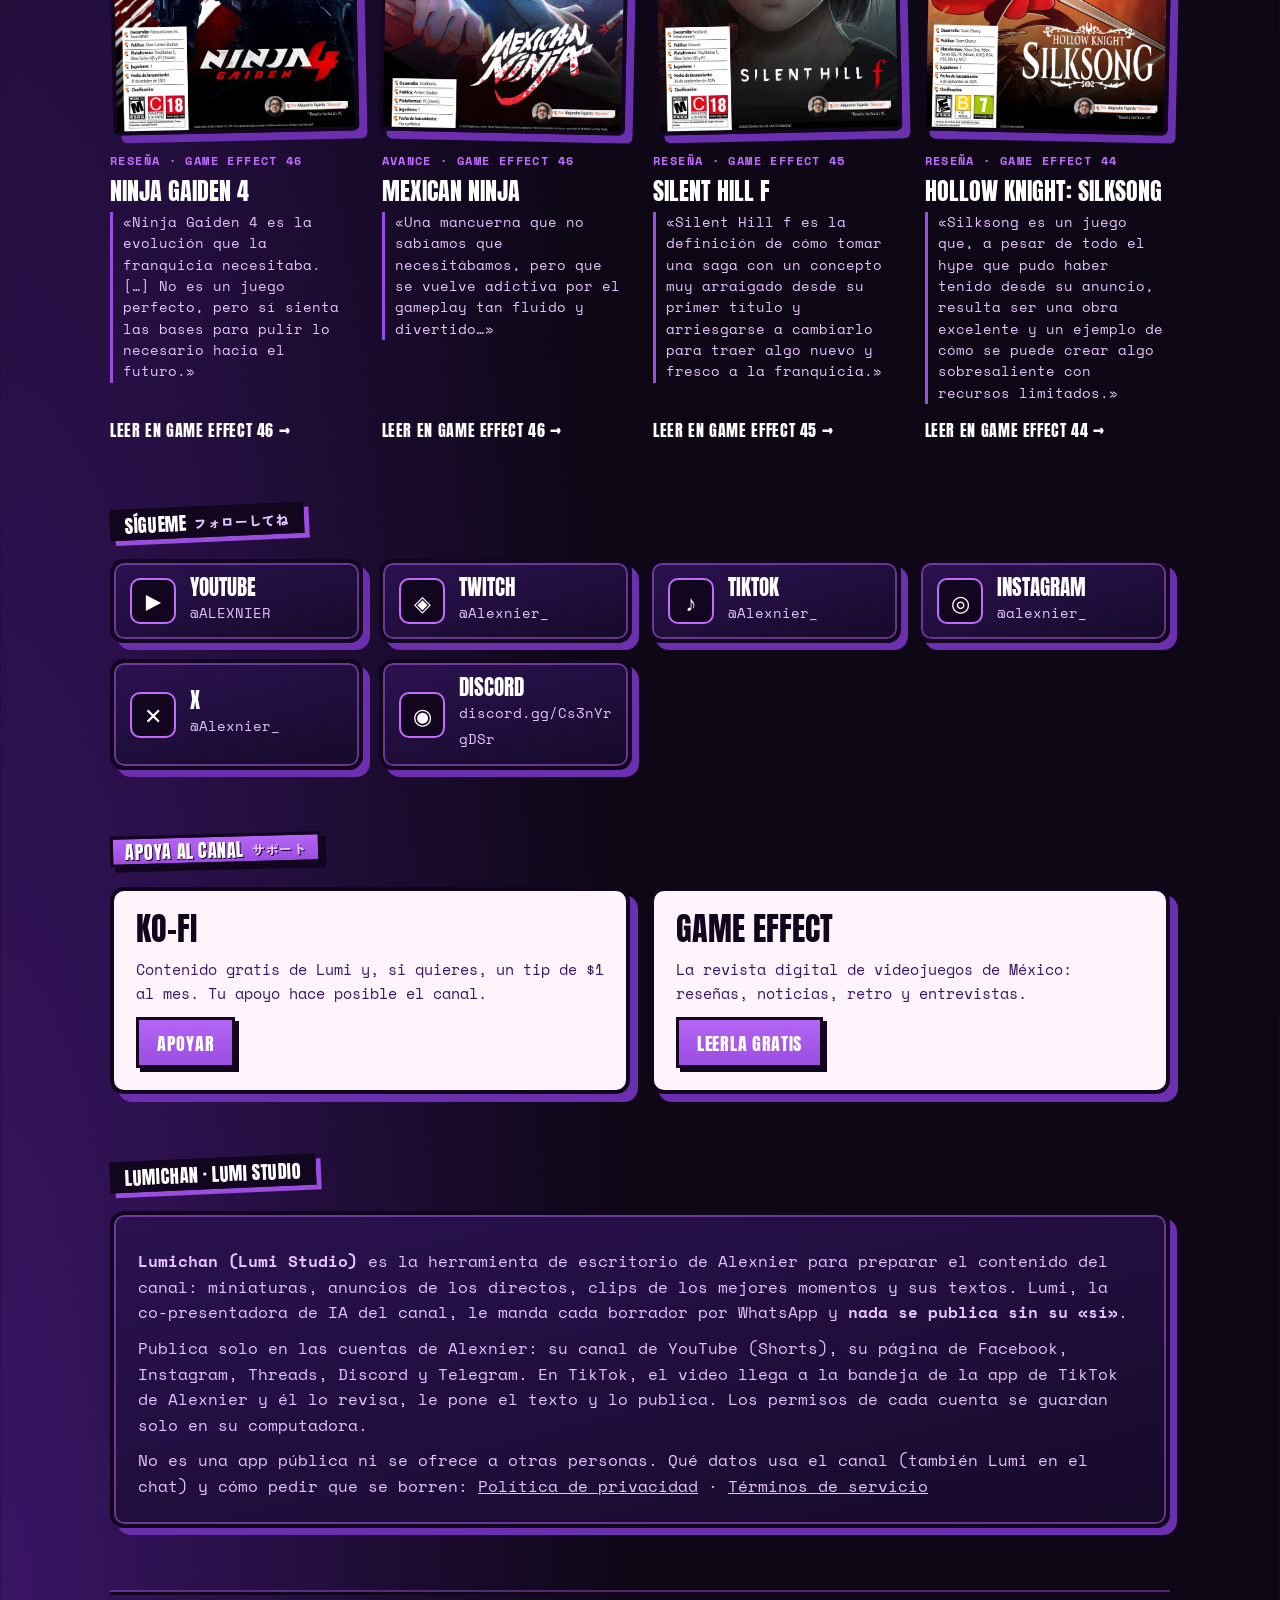
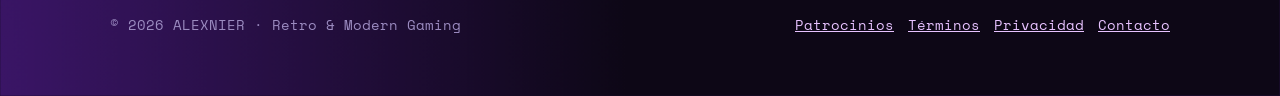
==== commit 41b9abe7: "Portada: texto de Lumichan al día (Lumi, aprobación por WhatsApp, cuentas, bandeja de TikTok, enlace" ====
--- a/index.html
+++ b/index.html
@@ -325,10 +325,14 @@
 <section id="lumichan">
  <h2><span class="cinta osc">Lumichan · Lumi Studio</span></h2>
  <div class="panel lumichan">
-  <p>Lumichan es la herramienta de escritorio personal de Alexnier para preparar el contenido del canal: miniaturas, anuncios de directos,
-  clips de los mejores momentos y sus textos. Con permiso del propio Alexnier, manda sus clips a <em>su</em> bandeja de TikTok para que él
-  los revise y los publique desde la app de TikTok, y publica en sus propias páginas de redes sociales.</p>
-  <p>No es una app pública: solo la usa Alexnier con sus propias cuentas. <a href="terminos.html">Términos</a> · <a href="privacidad.html">Privacidad</a></p>
+  <p><strong>Lumichan (Lumi Studio)</strong> es la herramienta de escritorio de Alexnier para preparar el contenido del canal: miniaturas,
+  anuncios de los directos, clips de los mejores momentos y sus textos. Lumi, la co-presentadora de IA del canal, le manda cada
+  borrador por WhatsApp y <strong>nada se publica sin su «sí»</strong>.</p>
+  <p>Publica solo en las cuentas de Alexnier: su canal de YouTube (Shorts), su página de Facebook, Instagram, Threads, Discord y
+  Telegram. En TikTok, el video llega a la bandeja de la app de TikTok de Alexnier y él lo revisa, le pone el texto y lo publica.
+  Los permisos de cada cuenta se guardan solo en su computadora.</p>
+  <p>No es una app pública ni se ofrece a otras personas. Qué datos usa el canal (también Lumi en el chat) y cómo pedir que se borren:
+  <a href="privacidad.html">Política de privacidad</a> · <a href="terminos.html">Términos de servicio</a></p>
  </div>
 </section>
 
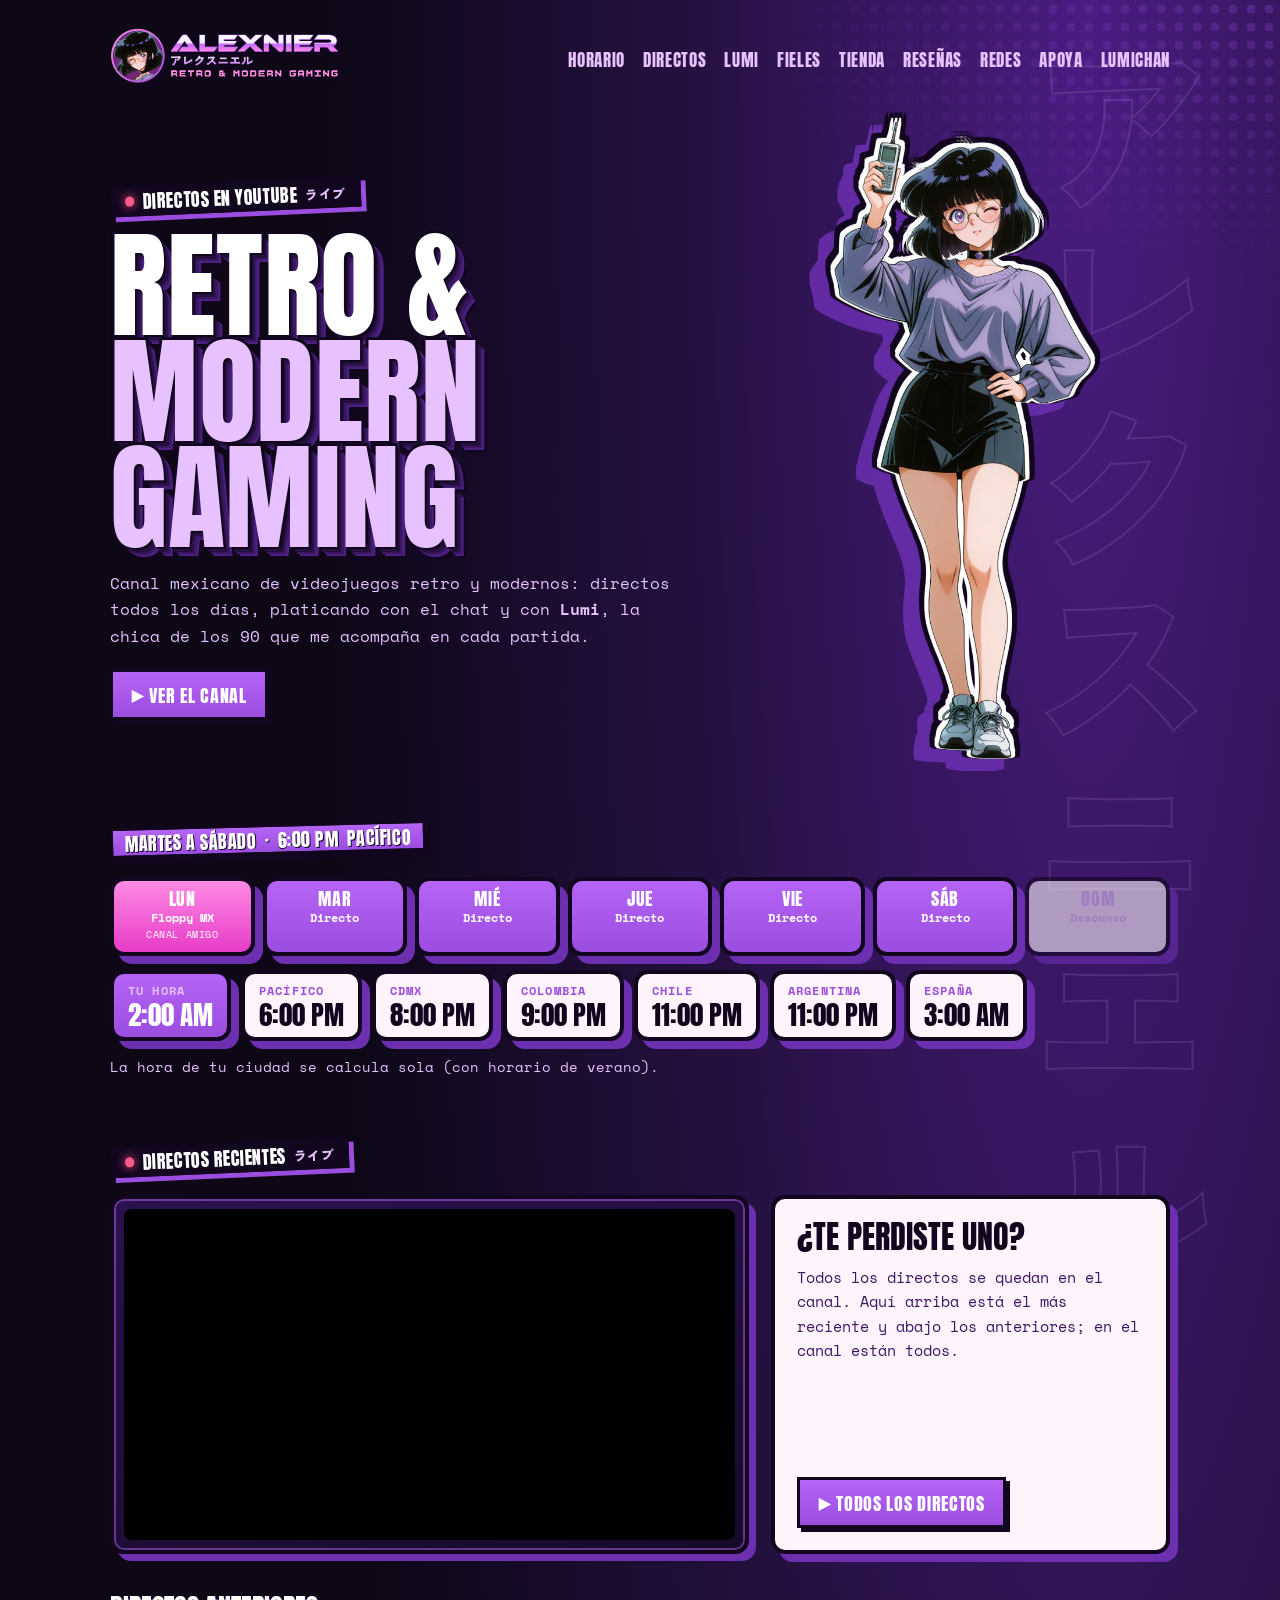
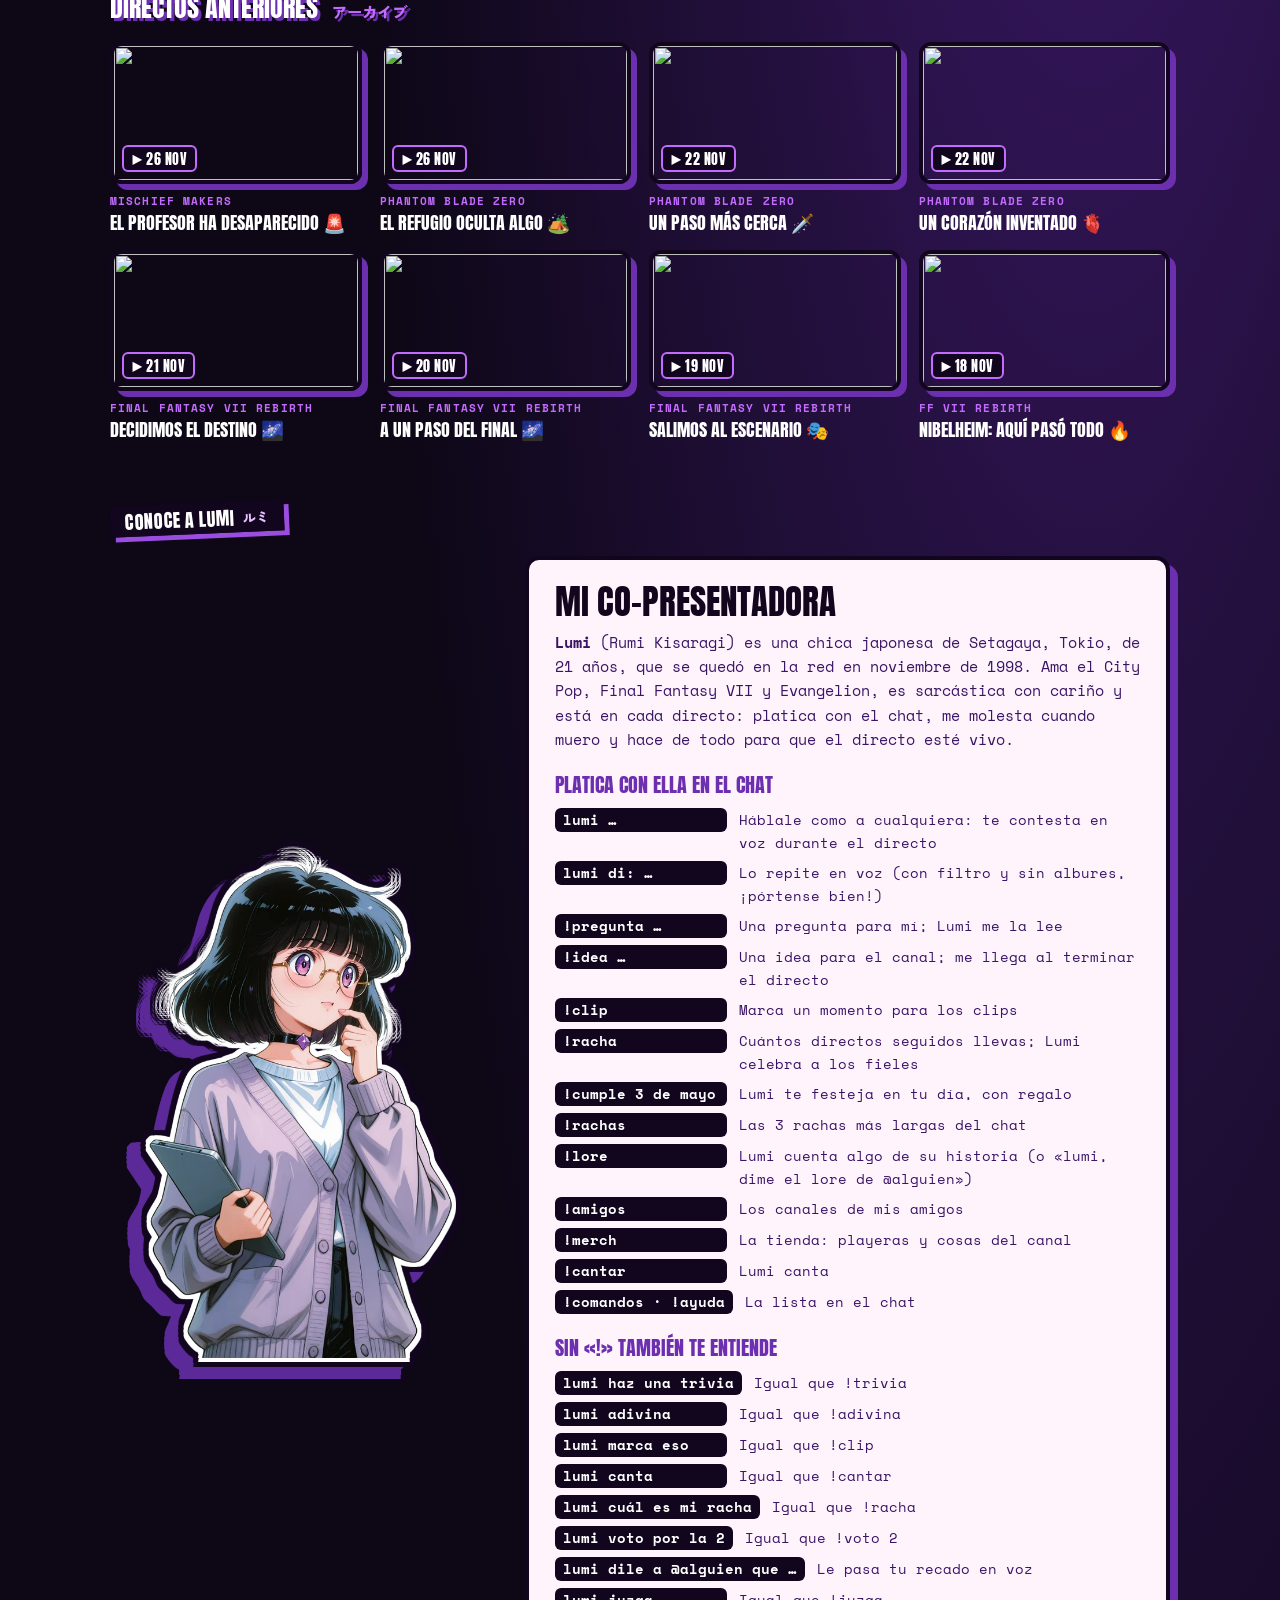
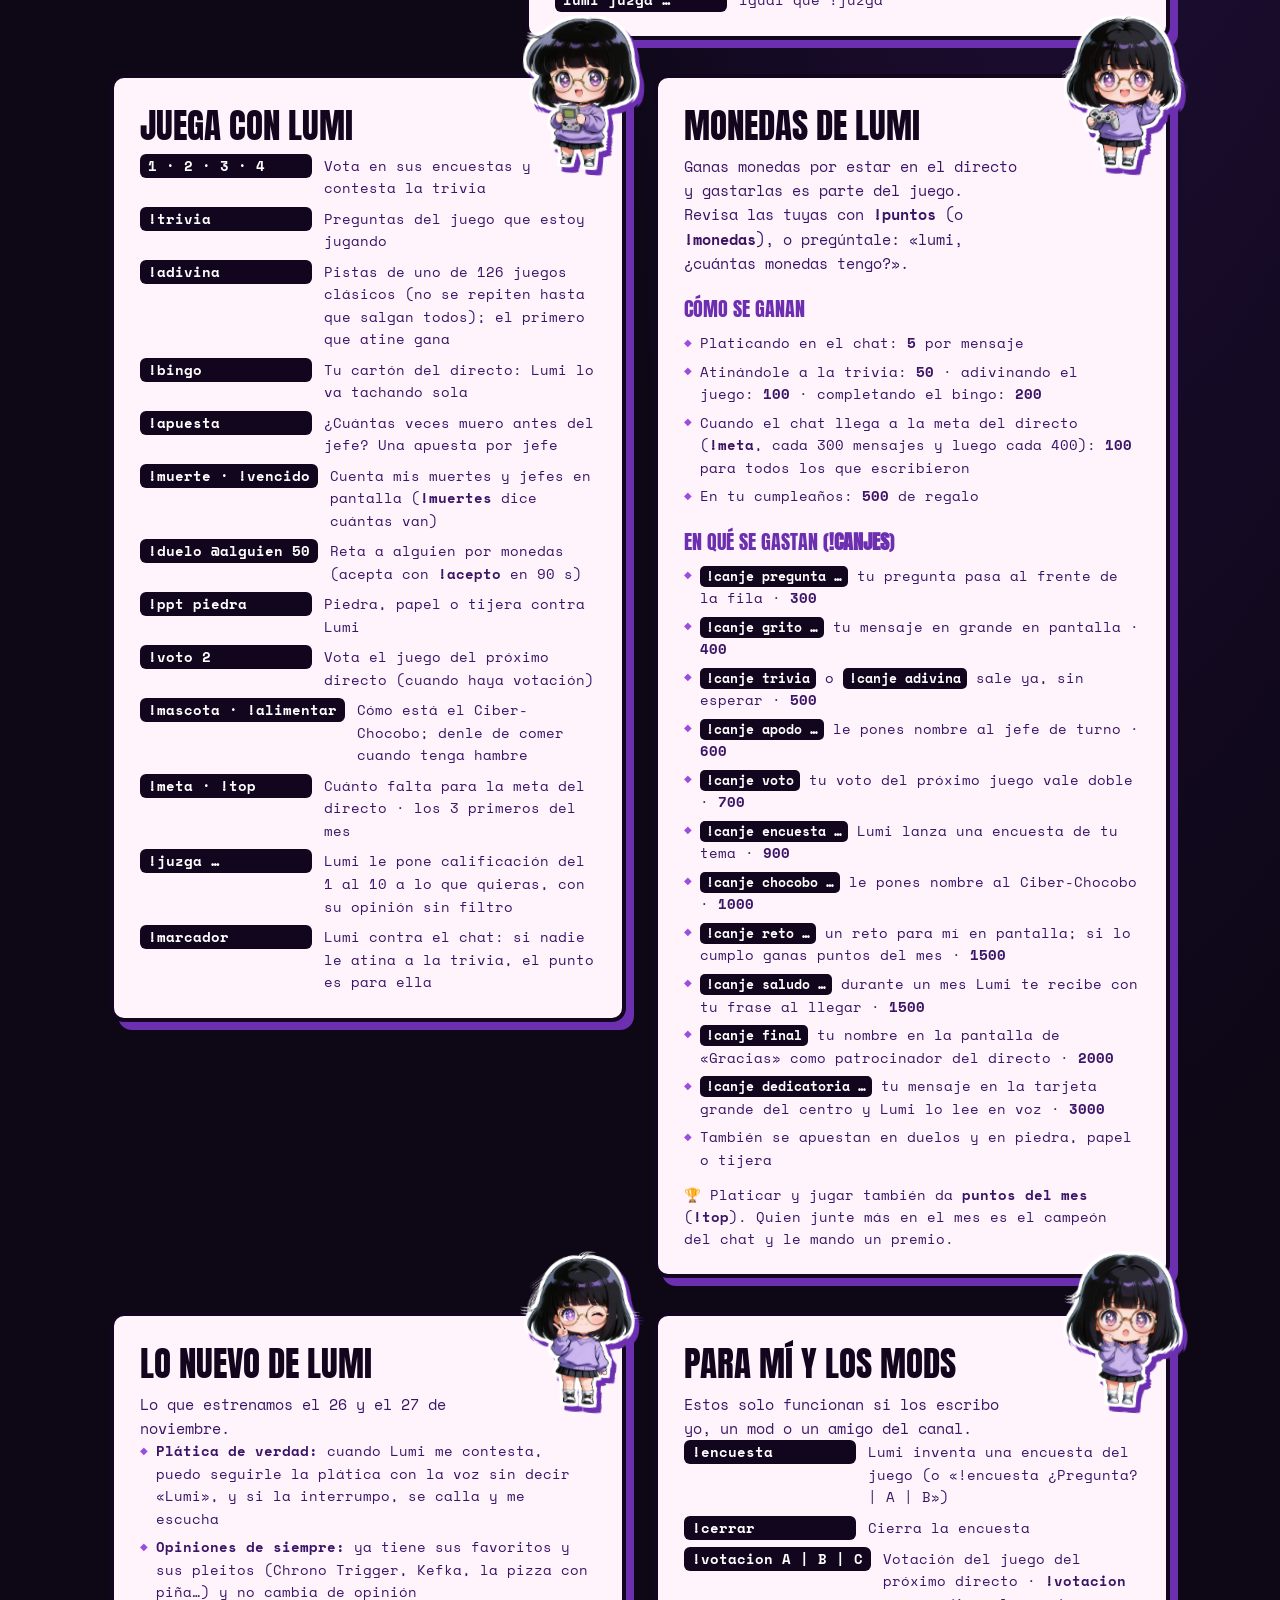
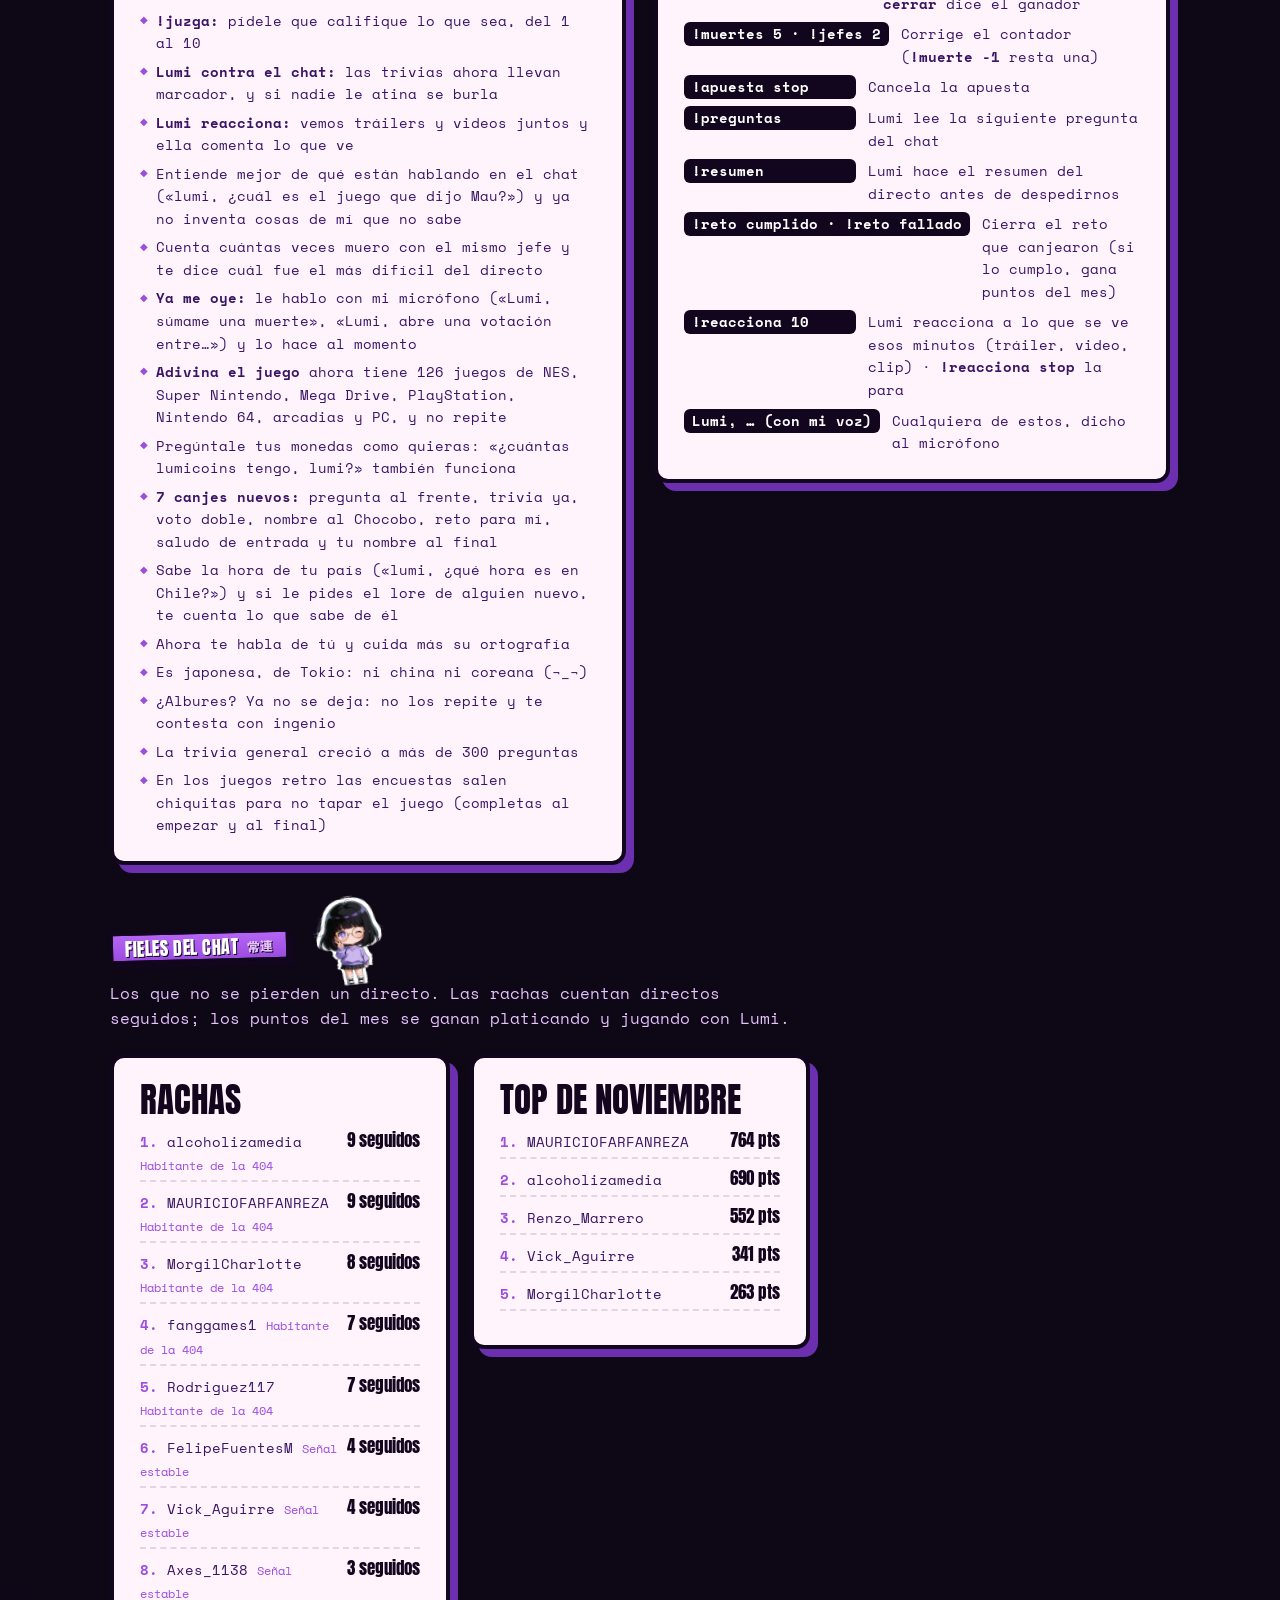
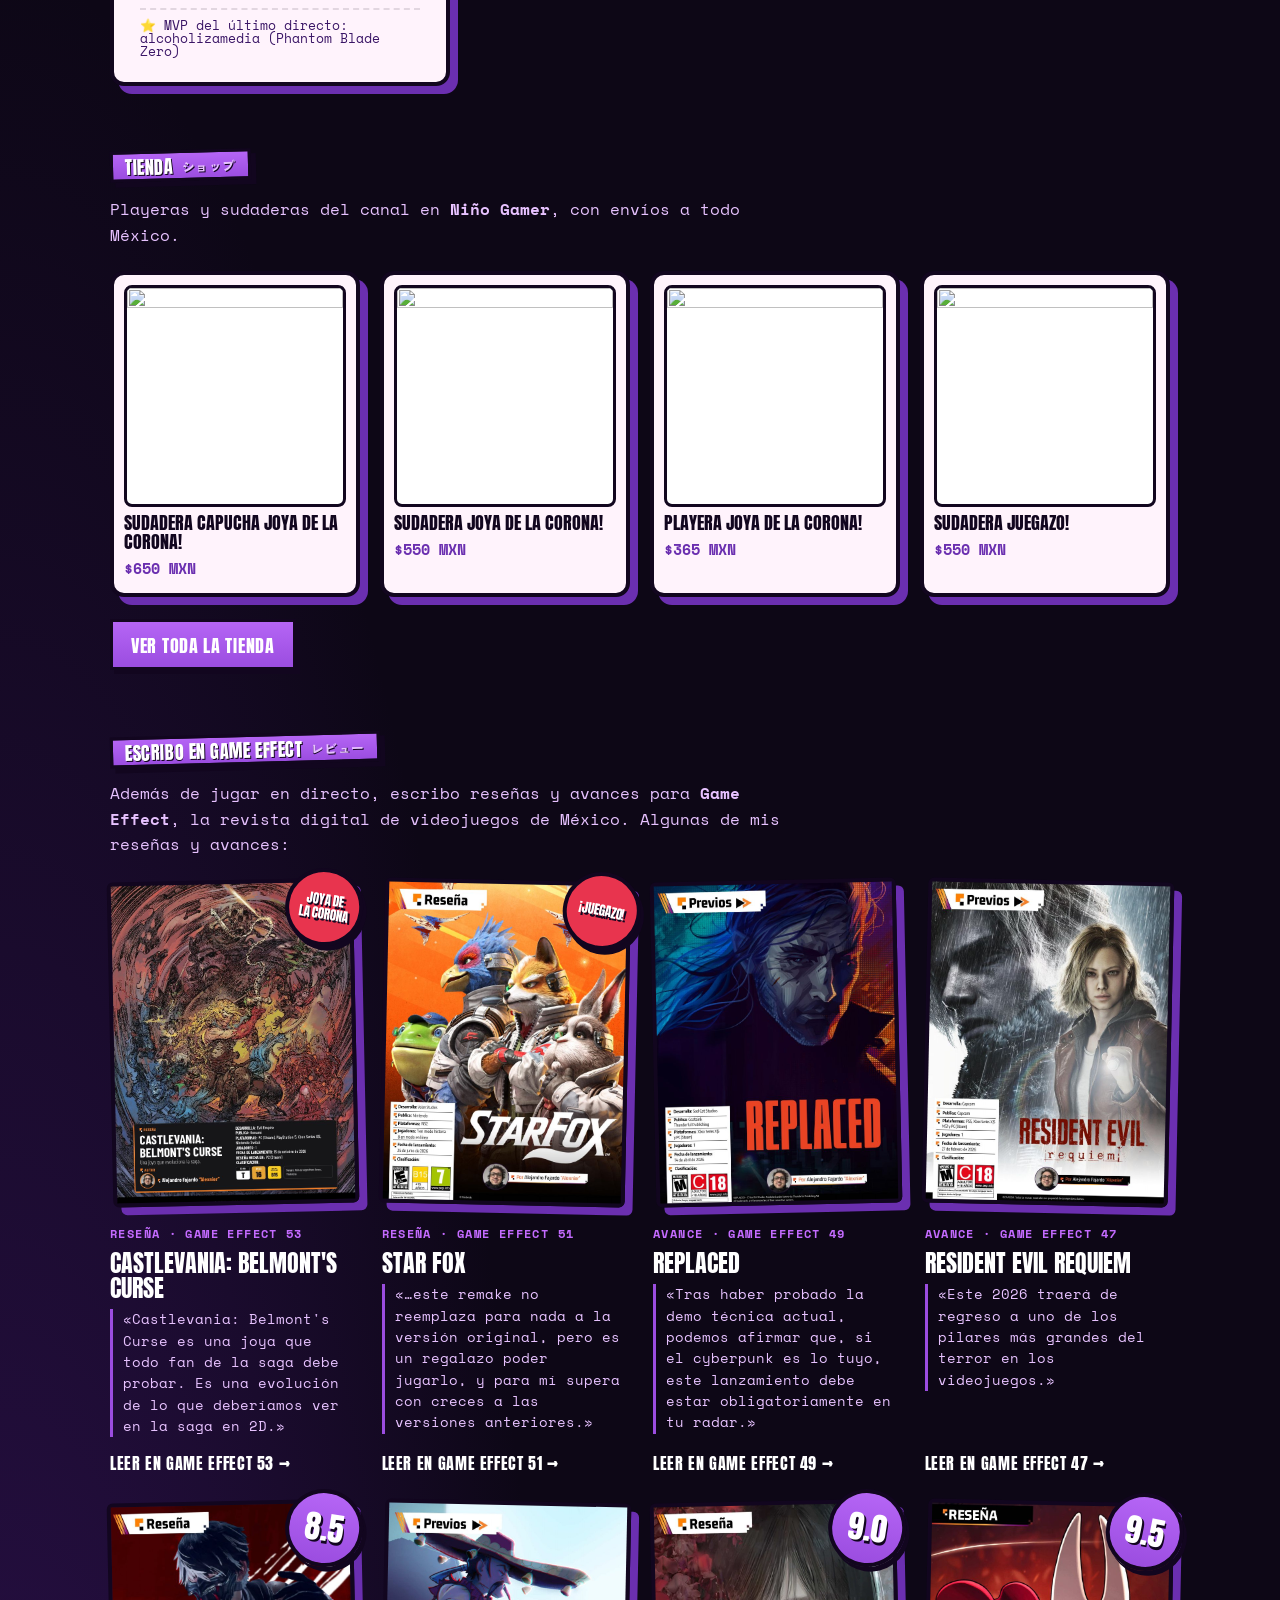
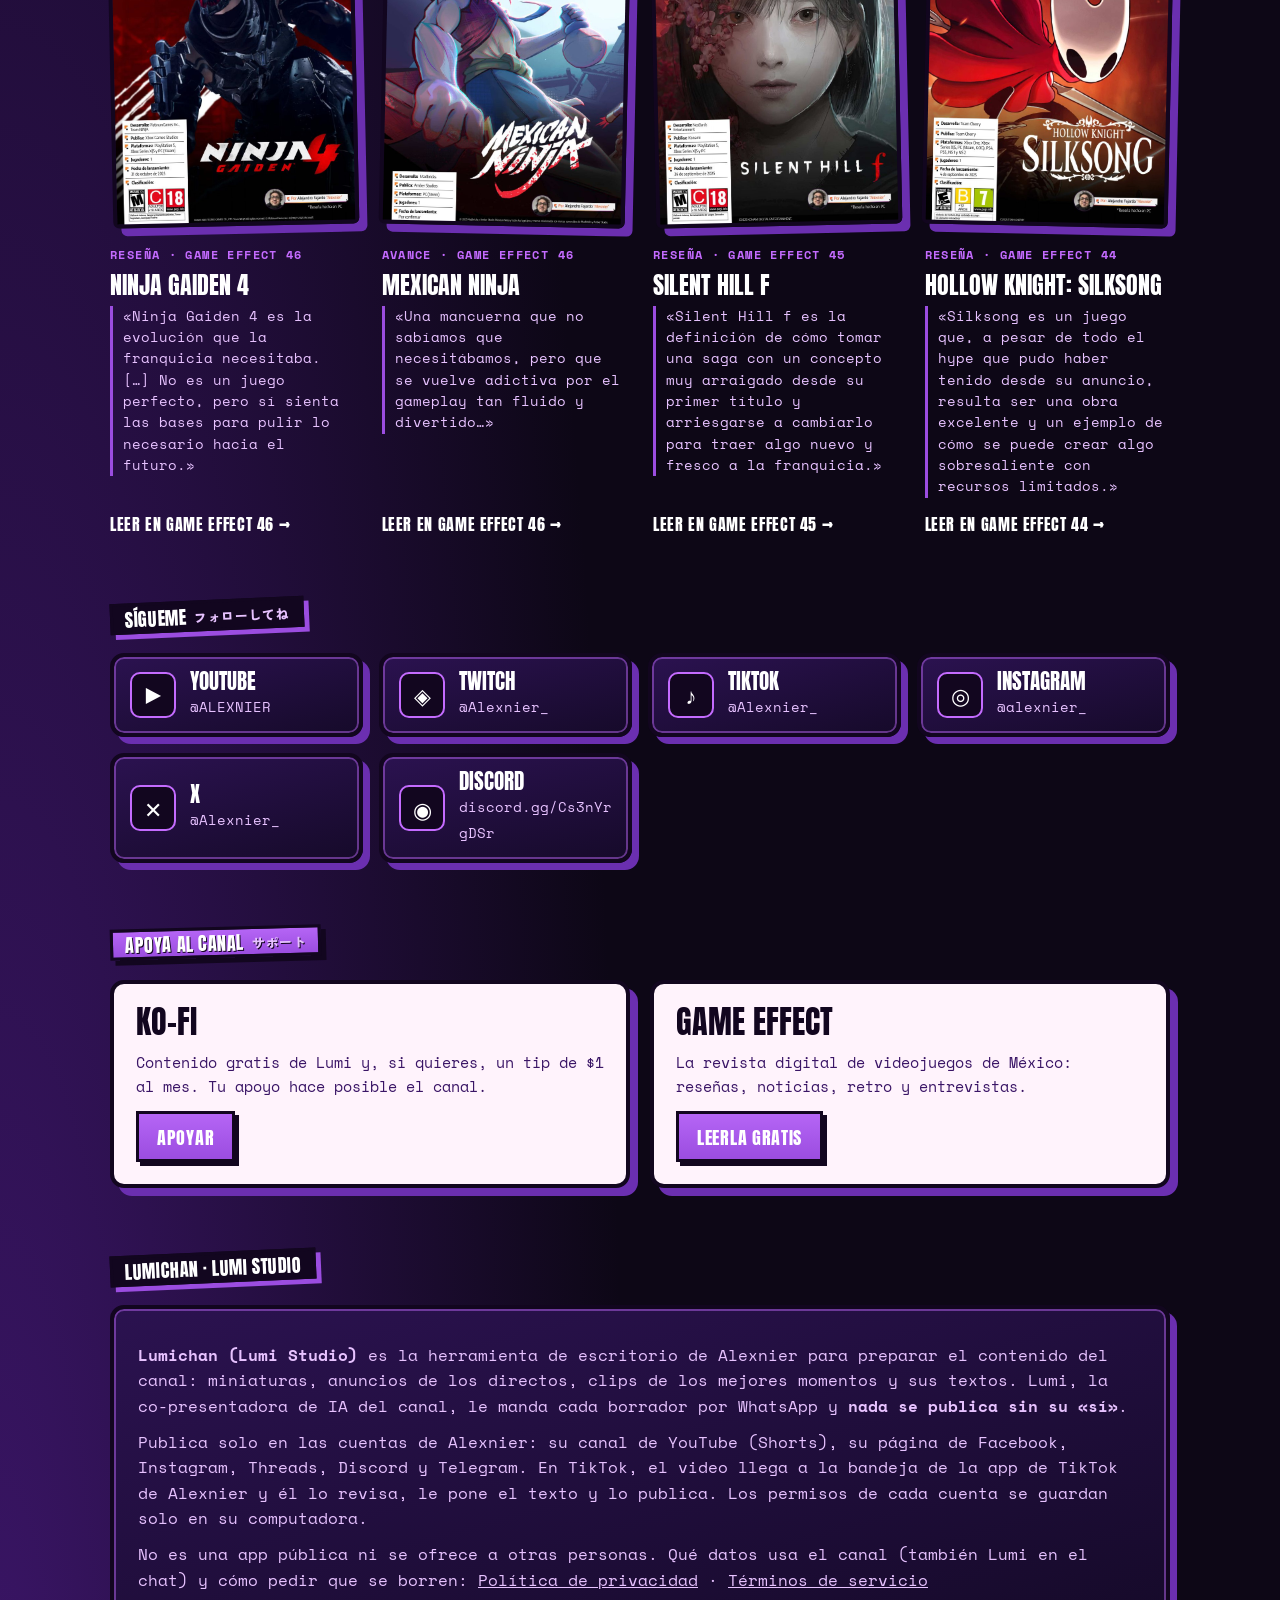
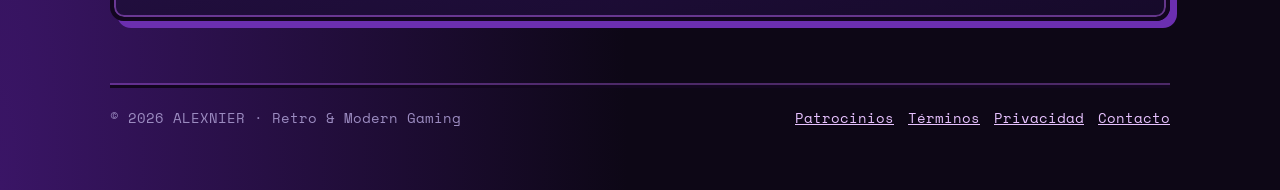
==== commit 92e5fdbd: "Horario de la página desde los overlays: martes a sábado, lunes en Floppy MX (canal amigo), domingo " ====
--- a/index.html
+++ b/index.html
@@ -1,6 +1,6 @@
 <!doctype html><html lang="es"><head><meta charset="utf-8"><meta name="viewport" content="width=device-width,initial-scale=1">
 <title>ALEXNIER · Retro & Modern Gaming</title>
-<meta name="description" content="Alexnier: directos de videojuegos retro y modernos todos los días en YouTube, con Lumi. Horario, redes, tienda y la revista Game Effect.">
+<meta name="description" content="Alexnier: directos de videojuegos retro y modernos de martes a sábado en YouTube, con Lumi. Horario, redes, tienda y la revista Game Effect.">
 <meta property="og:title" content="ALEXNIER · Retro & Modern Gaming"><meta property="og:description" content="Directos todos los días a las 6:00 PM (Pacífico) en YouTube, con Lumi.">
 <meta property="og:image" content="https://alexnier.github.io/img/compartir.jpg"><meta name="theme-color" content="#0D0716">
 <link rel="icon" href="img/avatar.webp">
@@ -26,7 +26,10 @@
 </div>
 
 <section id="horario">
- <h2><span class="cinta mor">Todos los días · <span id="hora-base">6:00 PM</span> Pacífico</span></h2>
+ <h2><span class="cinta mor"><span id="dias-t">Martes a sábado</span> · <span id="hora-base">6:00 PM</span> Pacífico</span></h2>
+ <!-- 28 nov 2026: la semana (directo / canal amigo / descanso) sale de horario.json, que arma Lumi Studio (studio/pagina_horario.py)
+      con lo que manda: el banner principal de tus overlays. -->
+ <div class="semana" id="semana"></div>
  <div class="zonas" id="zonas"></div>
  <p style="margin-top:14px;font-size:.9rem">La hora de tu ciudad se calcula sola (con horario de verano).</p>
  <!-- 20 nov 2026: directo especial (especial.json; lo escribe Lumi Studio → Overlays de OBS → «Directo especial» y lo sube solo) -->
@@ -339,6 +342,11 @@
 <footer><span>© 2026 ALEXNIER · Retro &amp; Modern Gaming</span><span><a href="patrocinios.html">Patrocinios</a><a href="terminos.html">Términos</a><a href="privacidad.html">Privacidad</a><a href="https://linktr.ee/Alexnier">Contacto</a></span></footer>
 </div>
 <script>
+/* 28 nov 2026: título y tira de la semana desde horario.json (Lumi Studio, studio/pagina_horario.py) */
+(async()=>{try{const h=await (await fetch('horario.json',{cache:'no-cache'})).json();
+ document.getElementById('dias-t').textContent=h.titulo;const caja=document.getElementById('semana');
+ caja.innerHTML=h.semana.map(d=>`<${d.enlace?'a href="'+d.enlace+'" target="_blank" rel="noopener"':'div'} class="dia papel ${d.tipo}"><small>${d.dia}</small><b>${d.texto}</b>${d.nota?`<i>${d.nota}</i>`:''}</${d.enlace?'a':'div'}>`).join('');
+}catch(e){}})();
 /* El horario en varias ciudades y en la del visitante, desde la hora base (6:00 PM en Tijuana = Pacífico de México). */
 (function(){
  const BASE={h:18,m:0,zona:"America/Tijuana"};
--- a/estilo.css
+++ b/estilo.css
@@ -154,3 +154,14 @@
 .ficha .premio-mes{margin-top:14px;font-size:.85rem}
 .chibi-titulo{height:86px;vertical-align:middle;margin:-30px 0 -20px 14px;filter:drop-shadow(3px 0 0 #fff) drop-shadow(-3px 0 0 #fff) drop-shadow(0 -3px 0 #fff);transform:rotate(-6deg)}
 @media (max-width:760px){.lumi-juegos{grid-template-columns:1fr}.chibi{height:110px;top:-44px}.con-chibi h3,.con-chibi>h3+p{padding-right:80px}}
+
+/* 28 nov 2026 · la semana del horario (horario.json): directo, canal amigo y descanso */
+.semana{display:grid;grid-template-columns:repeat(7,minmax(0,1fr));gap:8px;margin:0 0 14px}
+.dia{padding:8px 6px 9px;text-align:center;text-decoration:none;color:inherit}
+.dia small{display:block;font:400 1.15rem/1 var(--f-titulo);letter-spacing:.04em}
+.dia b{display:block;margin-top:4px;font-size:.78rem;line-height:1.15}
+.dia i{display:block;font-style:normal;font-size:.62rem;letter-spacing:.06em;text-transform:uppercase;margin-top:2px}
+.dia.directo{background:linear-gradient(180deg,#B565F5,var(--marca));color:#fff}
+.dia.amigo{background:linear-gradient(180deg,#FF8AE2,#E63CC8);color:#fff}
+.dia.descanso{opacity:.6}
+@media (max-width:560px){.semana{grid-template-columns:repeat(4,minmax(0,1fr))}}
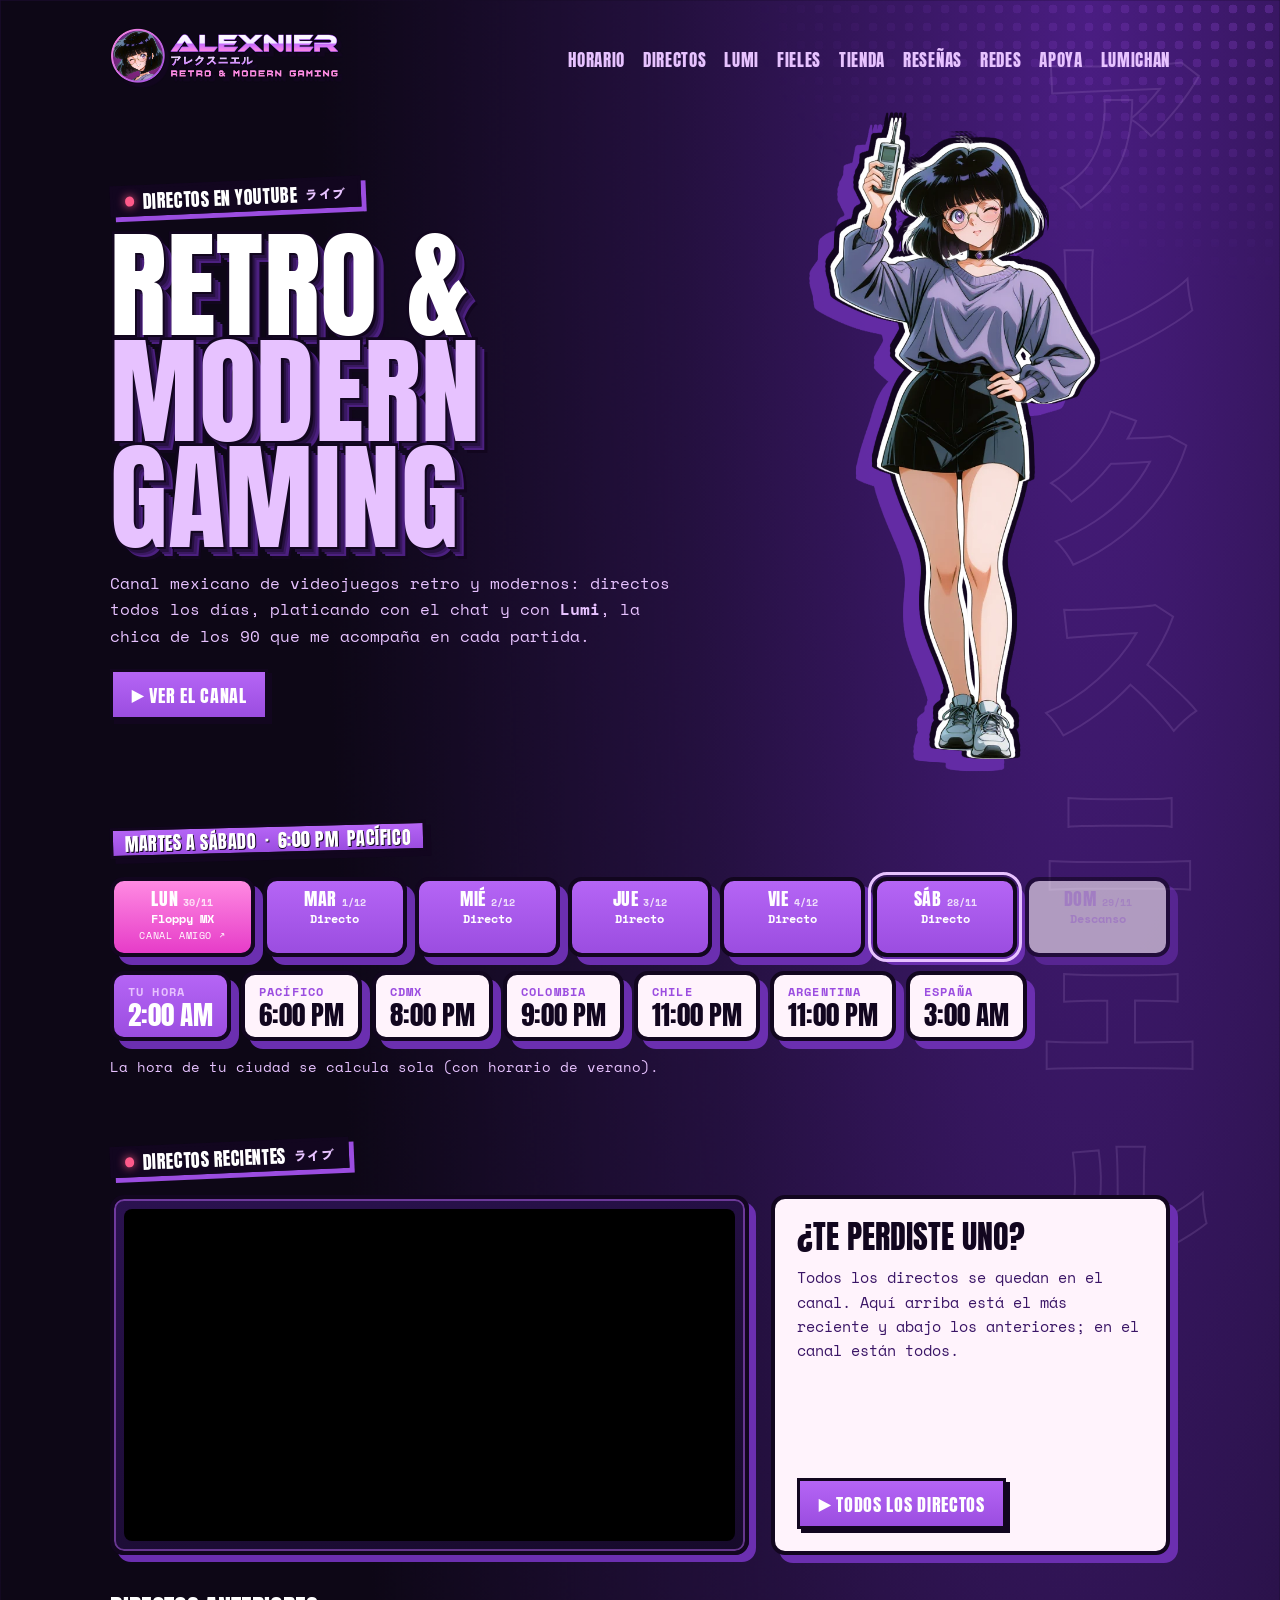
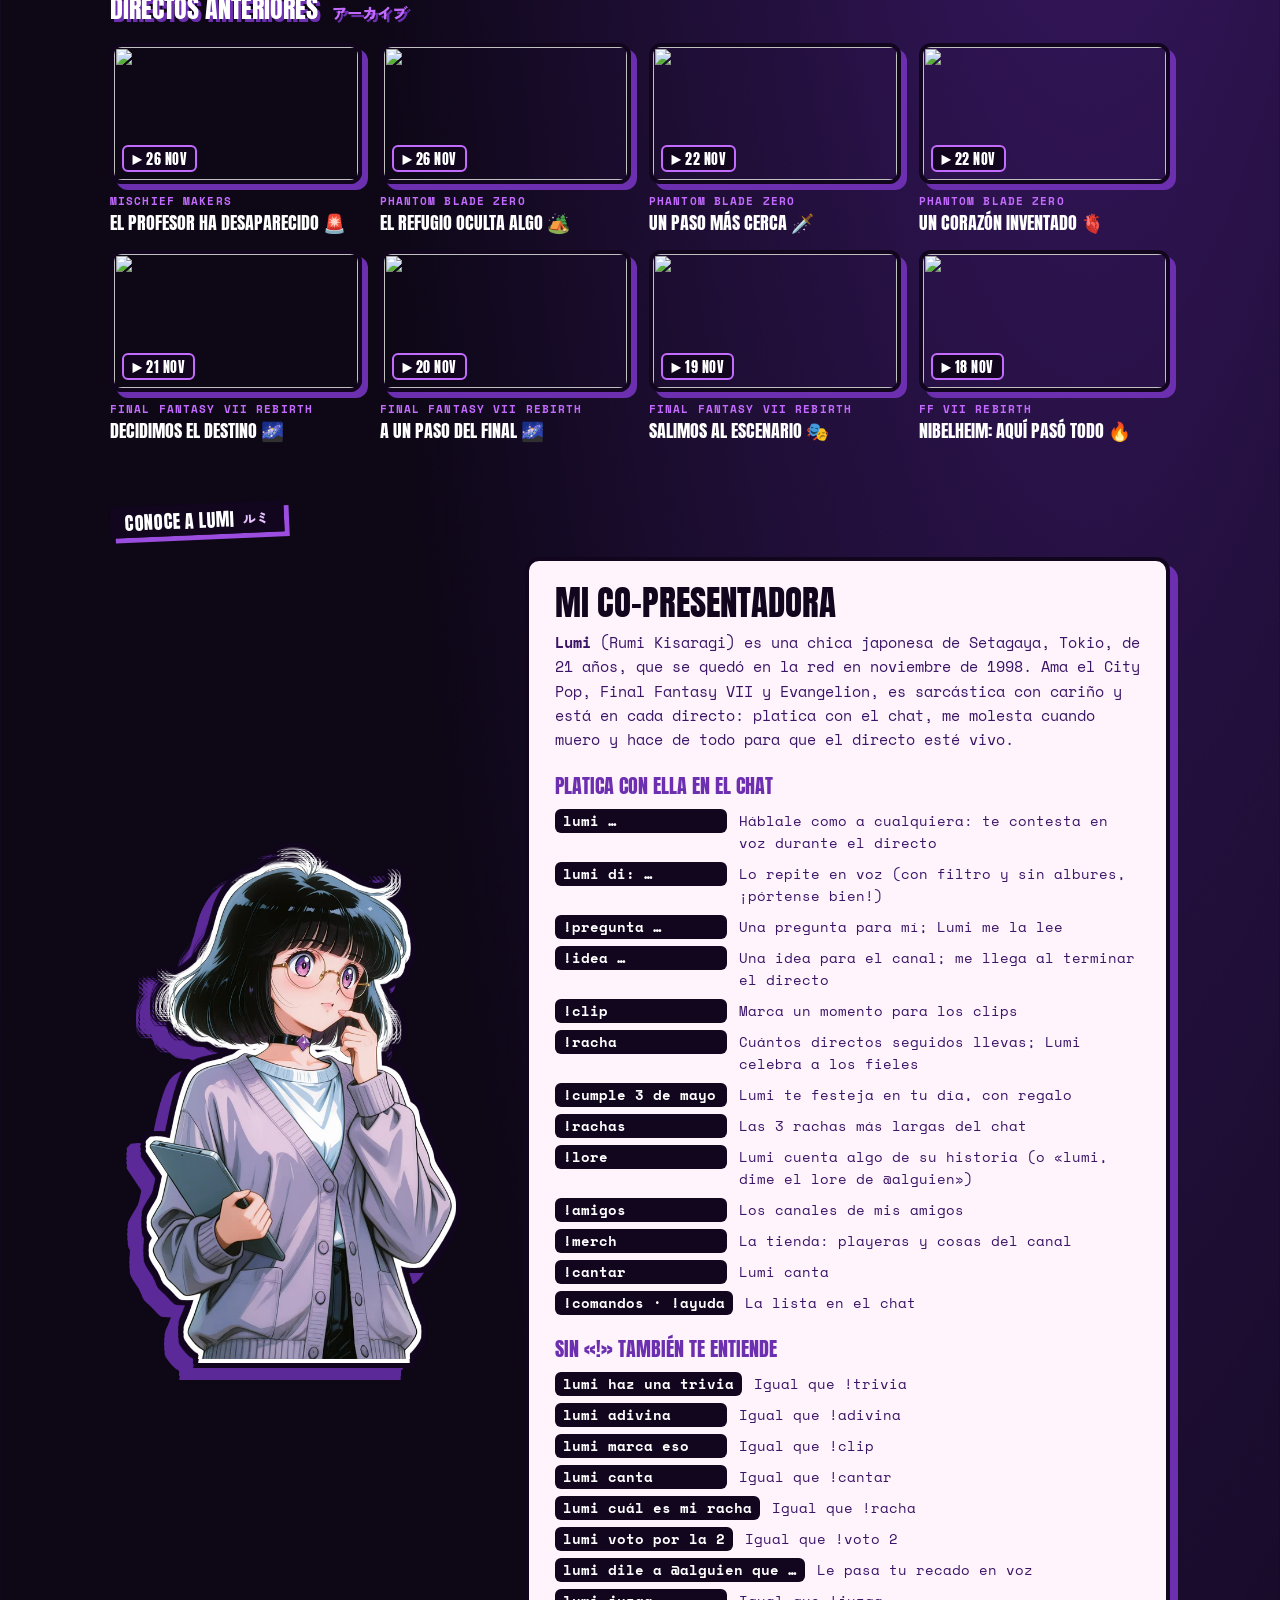
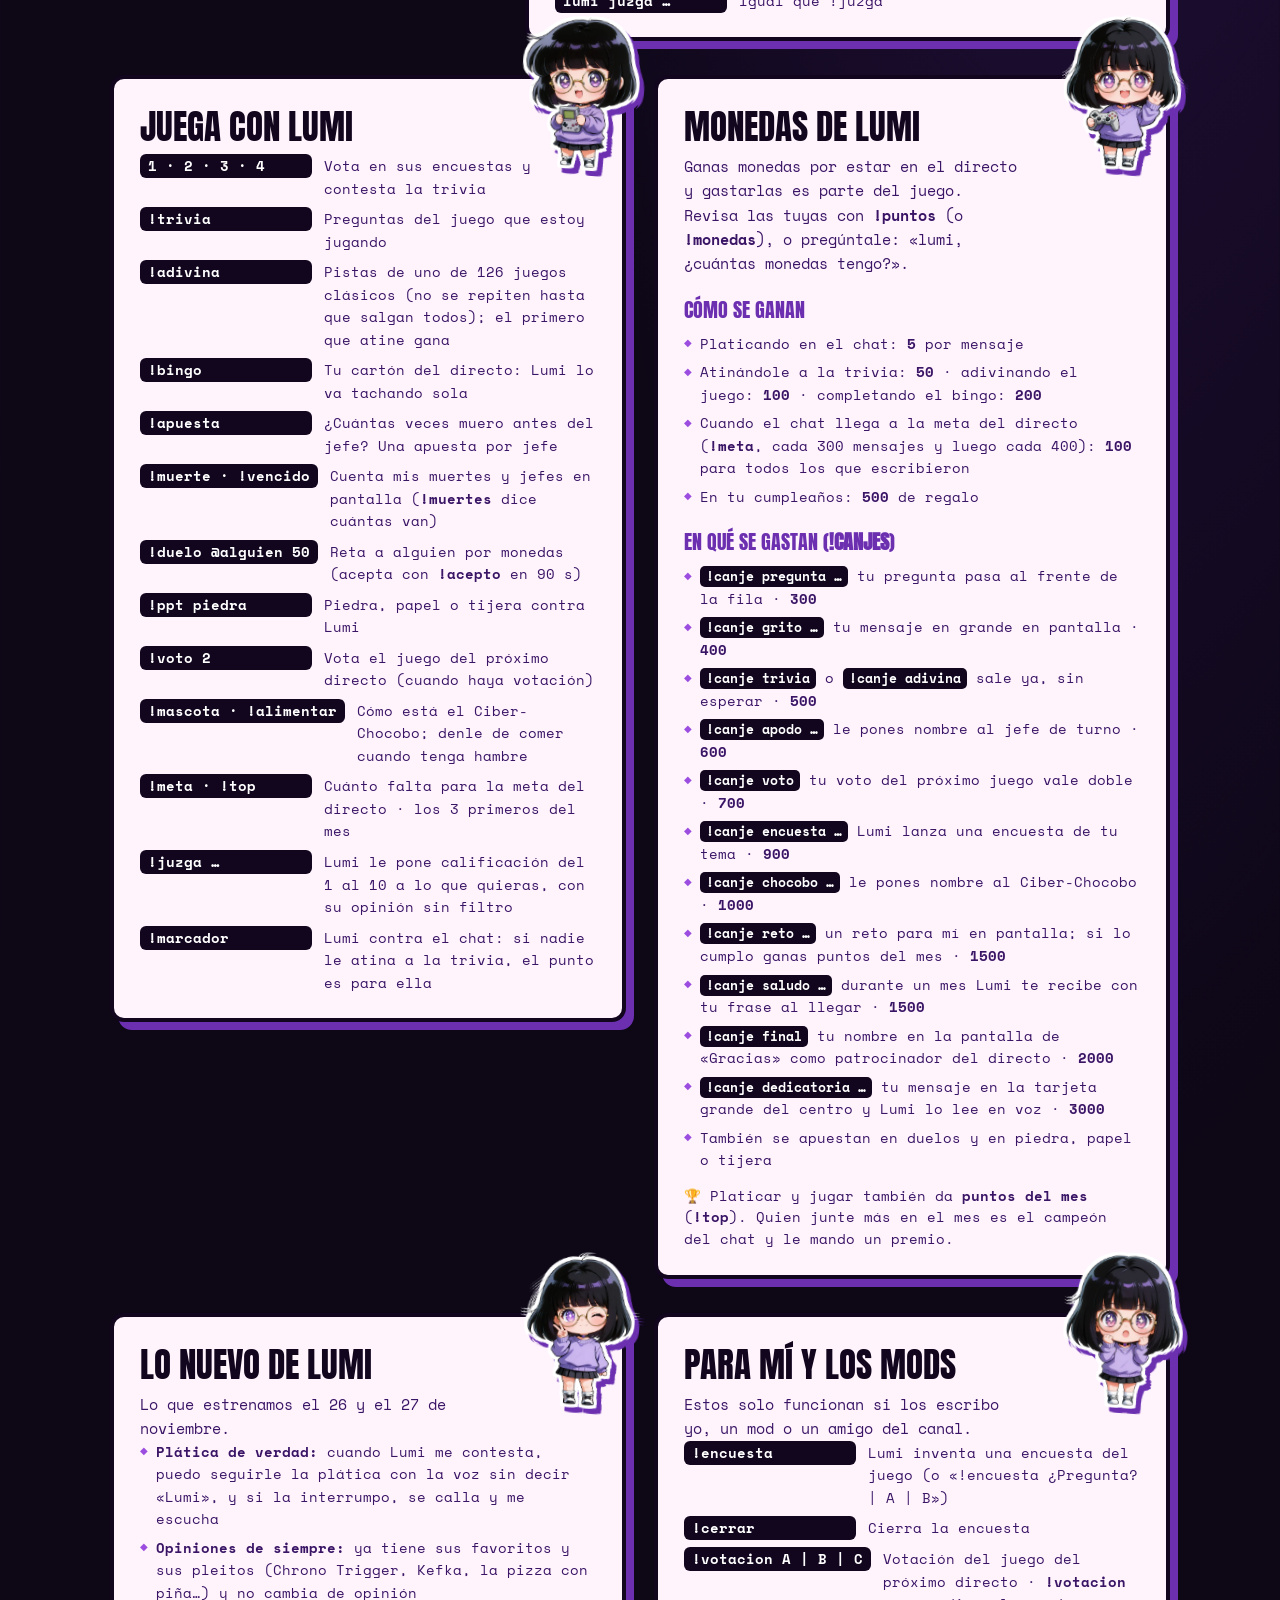
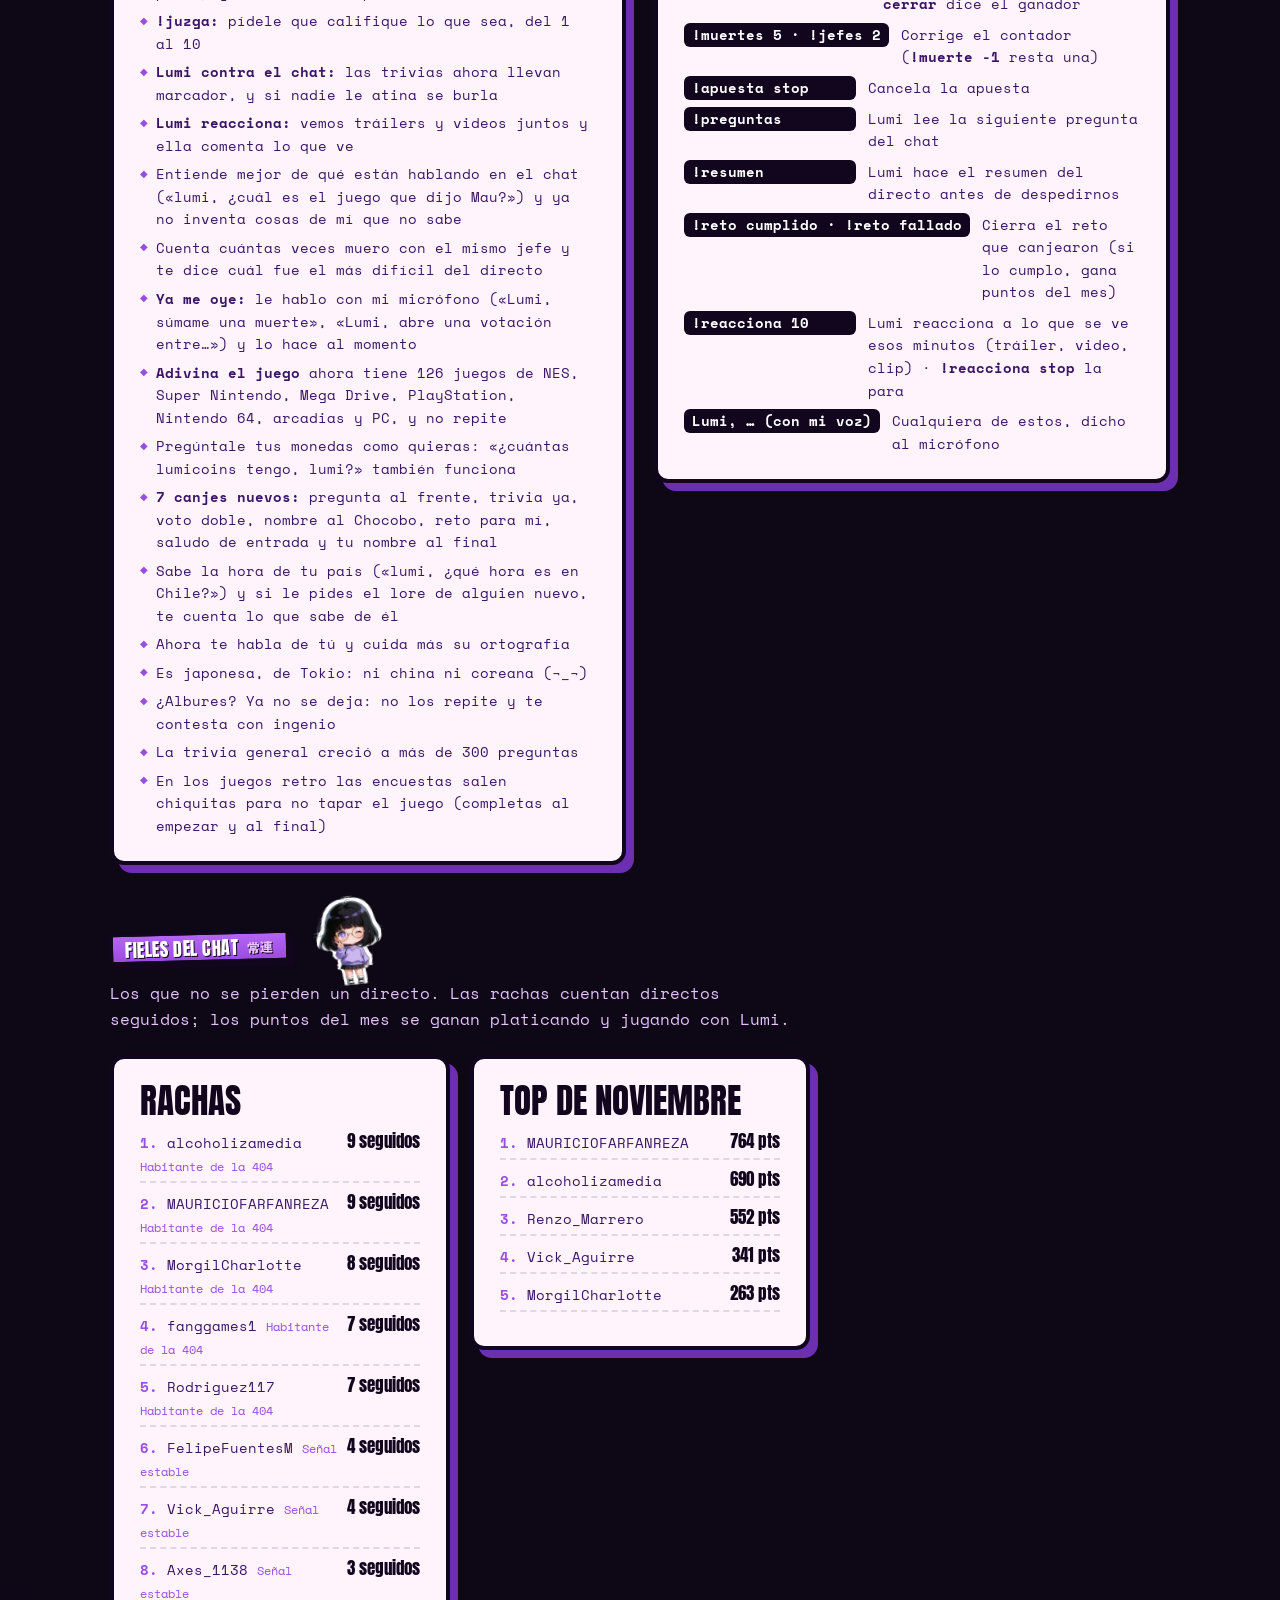
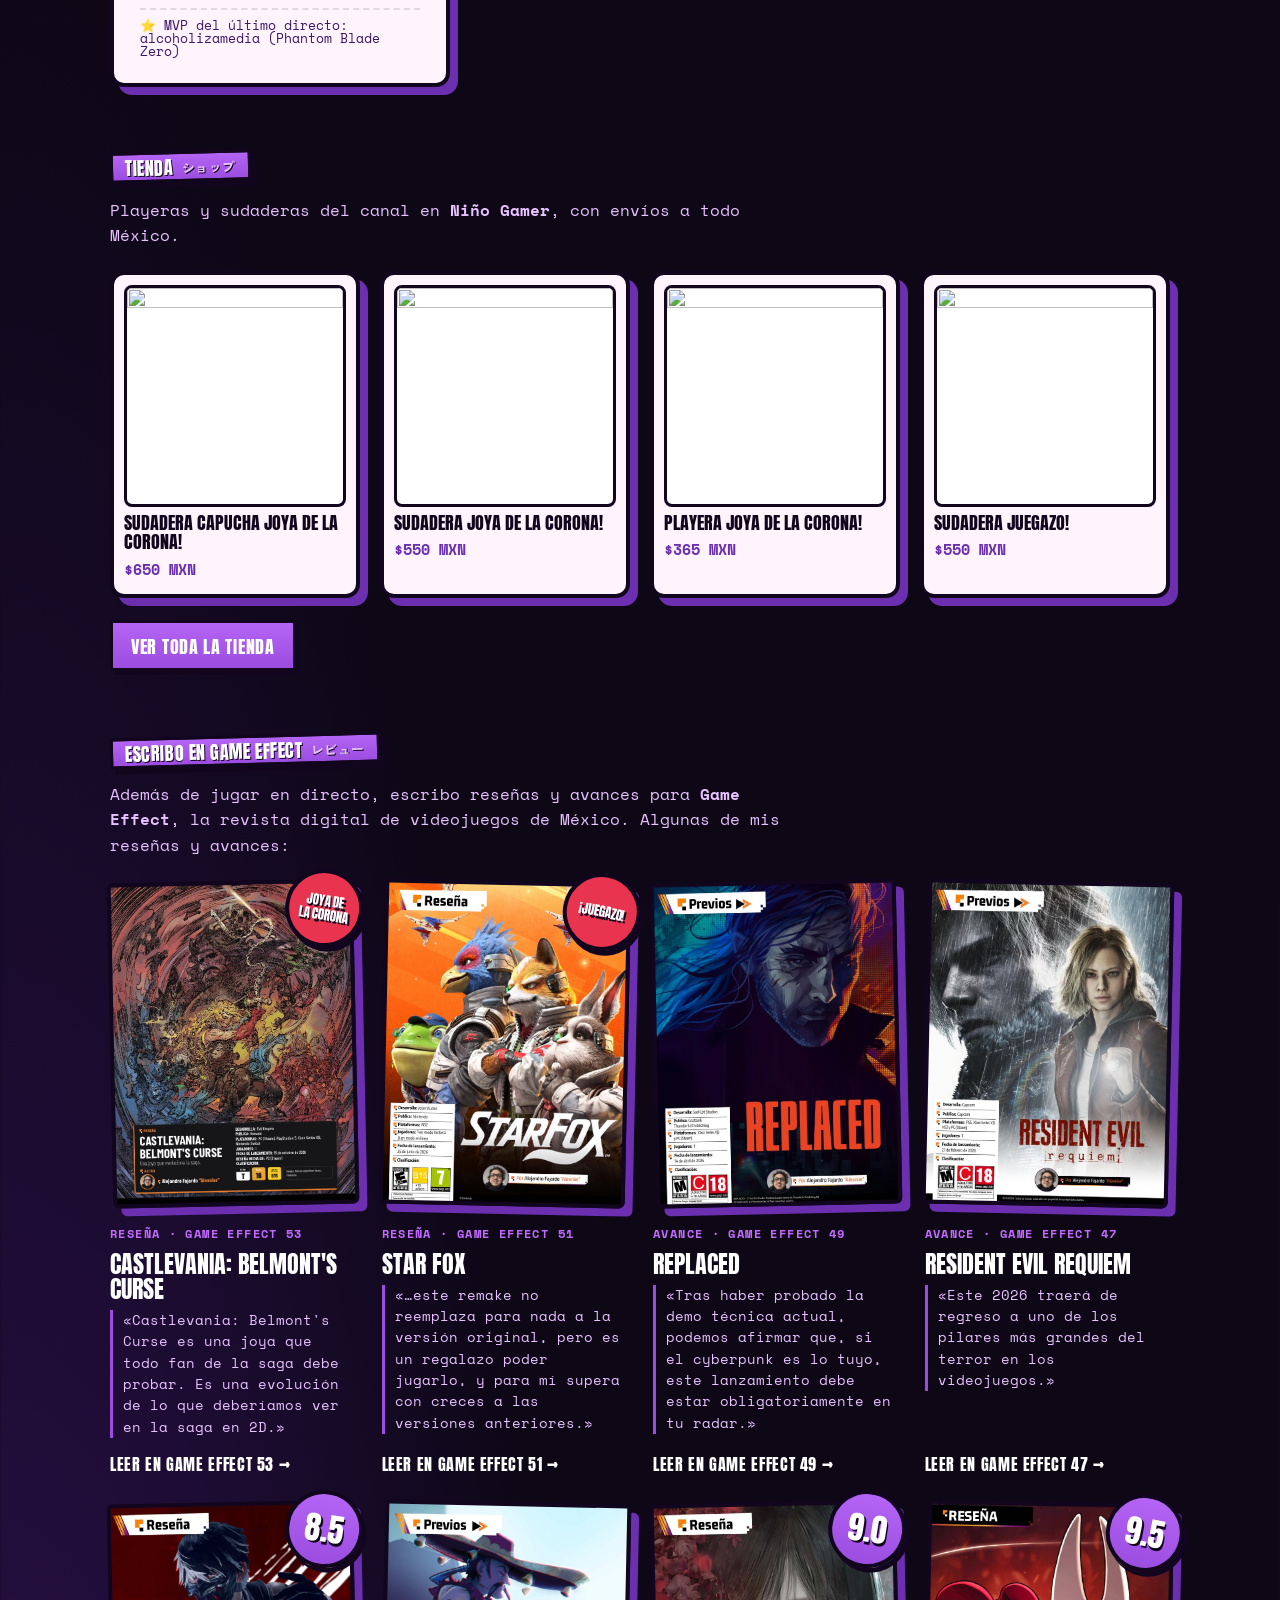
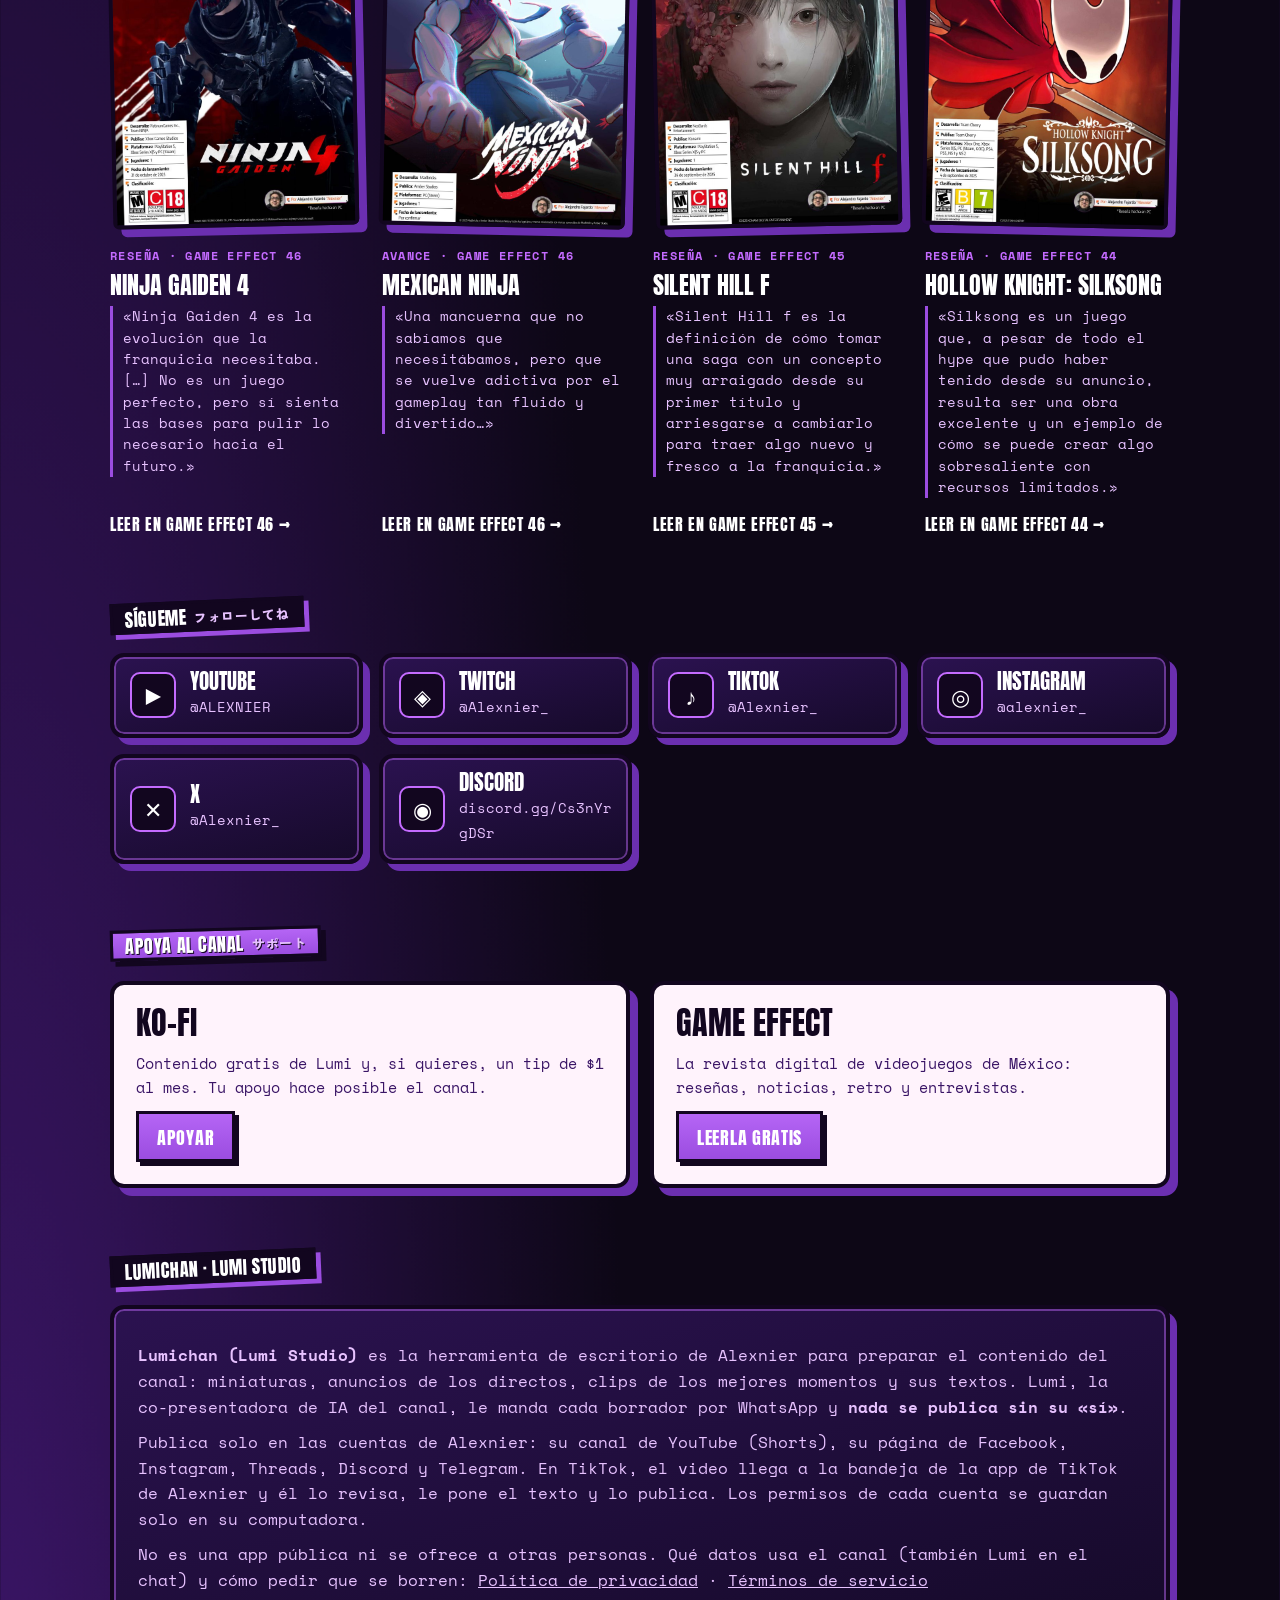
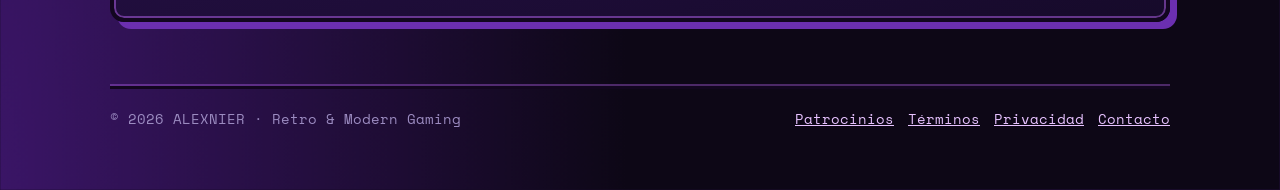
==== commit 7a00f5fc: "Página: próximos 7 días reales (canal amigo con enlace, días sueltos en Game Effect) Co-Authored-By:" ====
--- a/index.html
+++ b/index.html
@@ -345,7 +345,7 @@
 /* 28 nov 2026: título y tira de la semana desde horario.json (Lumi Studio, studio/pagina_horario.py) */
 (async()=>{try{const h=await (await fetch('horario.json',{cache:'no-cache'})).json();
  document.getElementById('dias-t').textContent=h.titulo;const caja=document.getElementById('semana');
- caja.innerHTML=h.semana.map(d=>`<${d.enlace?'a href="'+d.enlace+'" target="_blank" rel="noopener"':'div'} class="dia papel ${d.tipo}"><small>${d.dia}</small><b>${d.texto}</b>${d.nota?`<i>${d.nota}</i>`:''}</${d.enlace?'a':'div'}>`).join('');
+ caja.innerHTML=h.semana.map(d=>`<${d.enlace?'a href="'+d.enlace+'" target="_blank" rel="noopener"':'div'} class="dia papel ${d.tipo}${d.hoy?' hoy':''}"><small>${d.dia}${d.fecha?` <em>${d.fecha}</em>`:''}</small><b>${d.texto}</b>${d.nota?`<i>${d.nota}${d.enlace?' ↗':''}</i>`:''}</${d.enlace?'a':'div'}>`).join('');
 }catch(e){}})();
 /* El horario en varias ciudades y en la del visitante, desde la hora base (6:00 PM en Tijuana = Pacífico de México). */
 (function(){
--- a/estilo.css
+++ b/estilo.css
@@ -165,3 +165,6 @@
 .dia.amigo{background:linear-gradient(180deg,#FF8AE2,#E63CC8);color:#fff}
 .dia.descanso{opacity:.6}
 @media (max-width:560px){.semana{grid-template-columns:repeat(4,minmax(0,1fr))}}
+.dia small em{font:700 .62rem/1 var(--f-dato,monospace);font-style:normal;opacity:.8;letter-spacing:0}
+.dia.hoy{outline:3px solid var(--lav-clara,#E7C2FF);outline-offset:2px}
+a.dia.amigo:hover{filter:brightness(1.08)}
